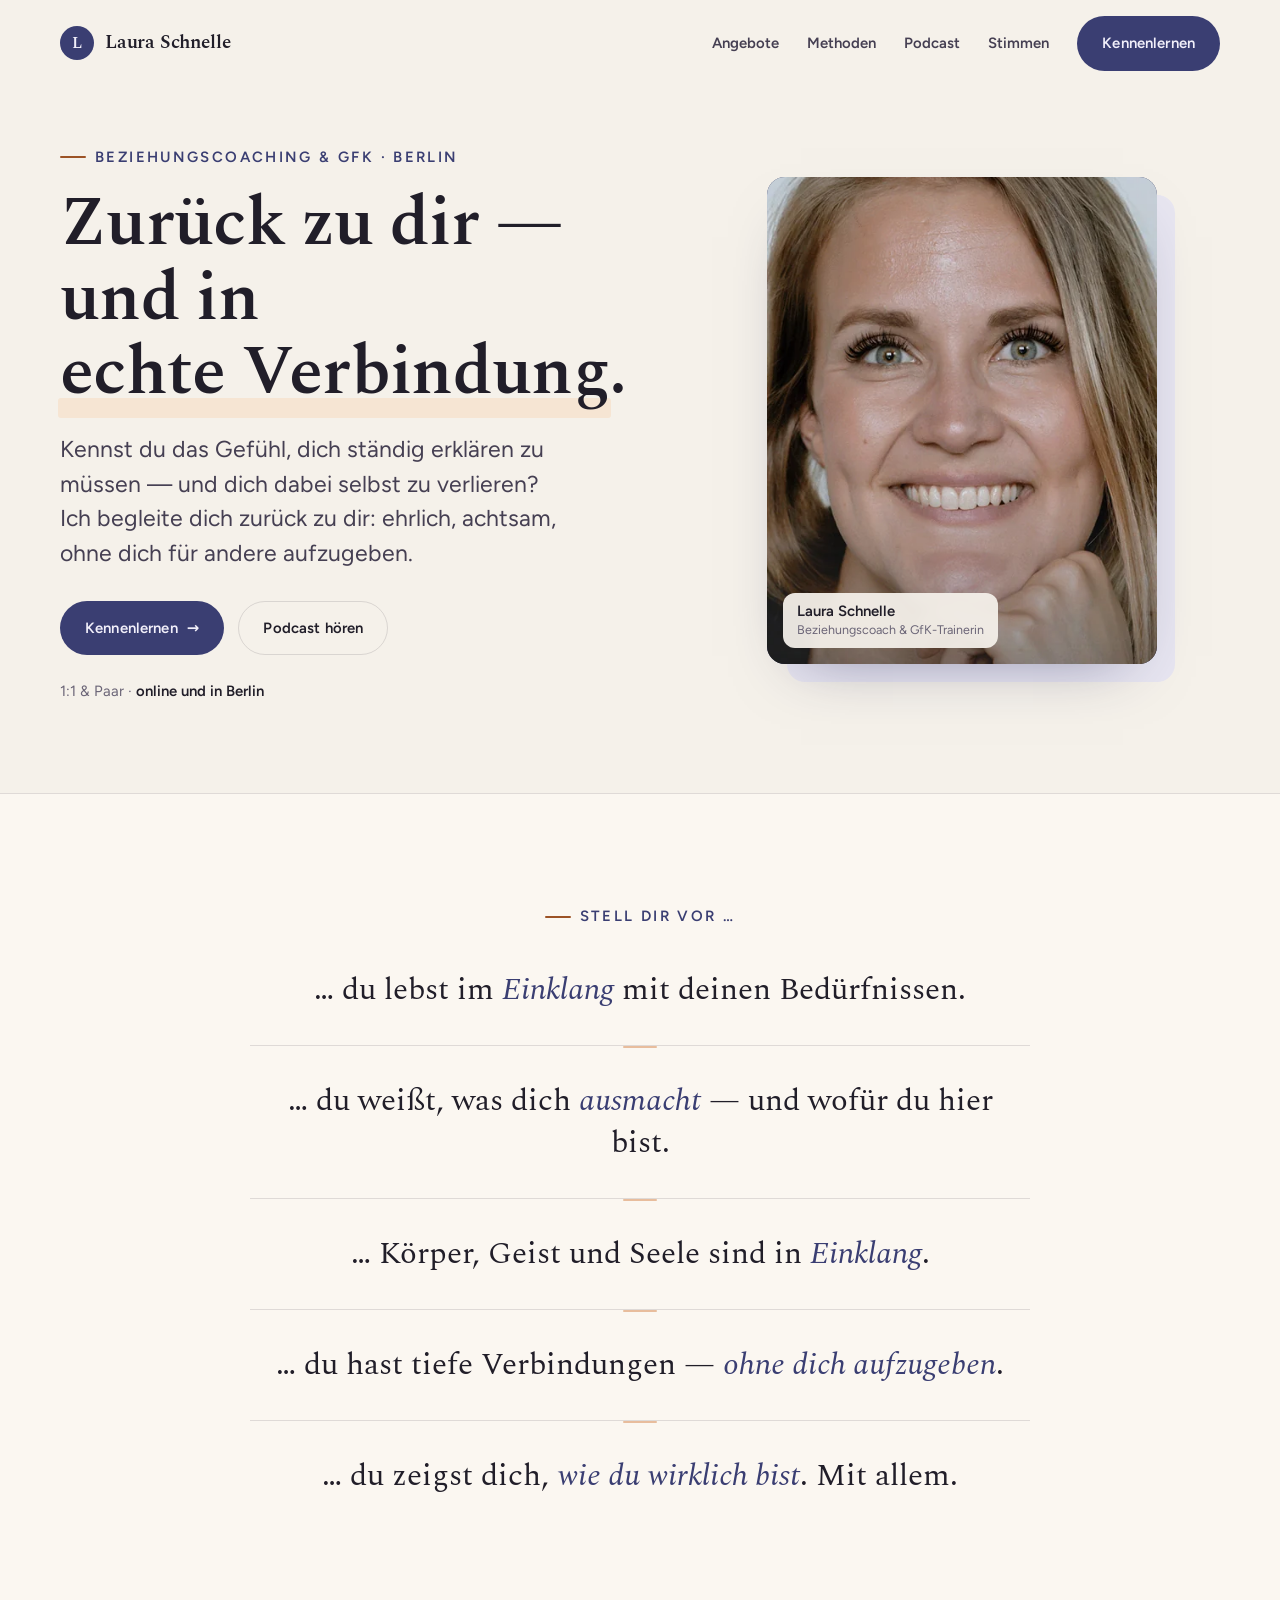
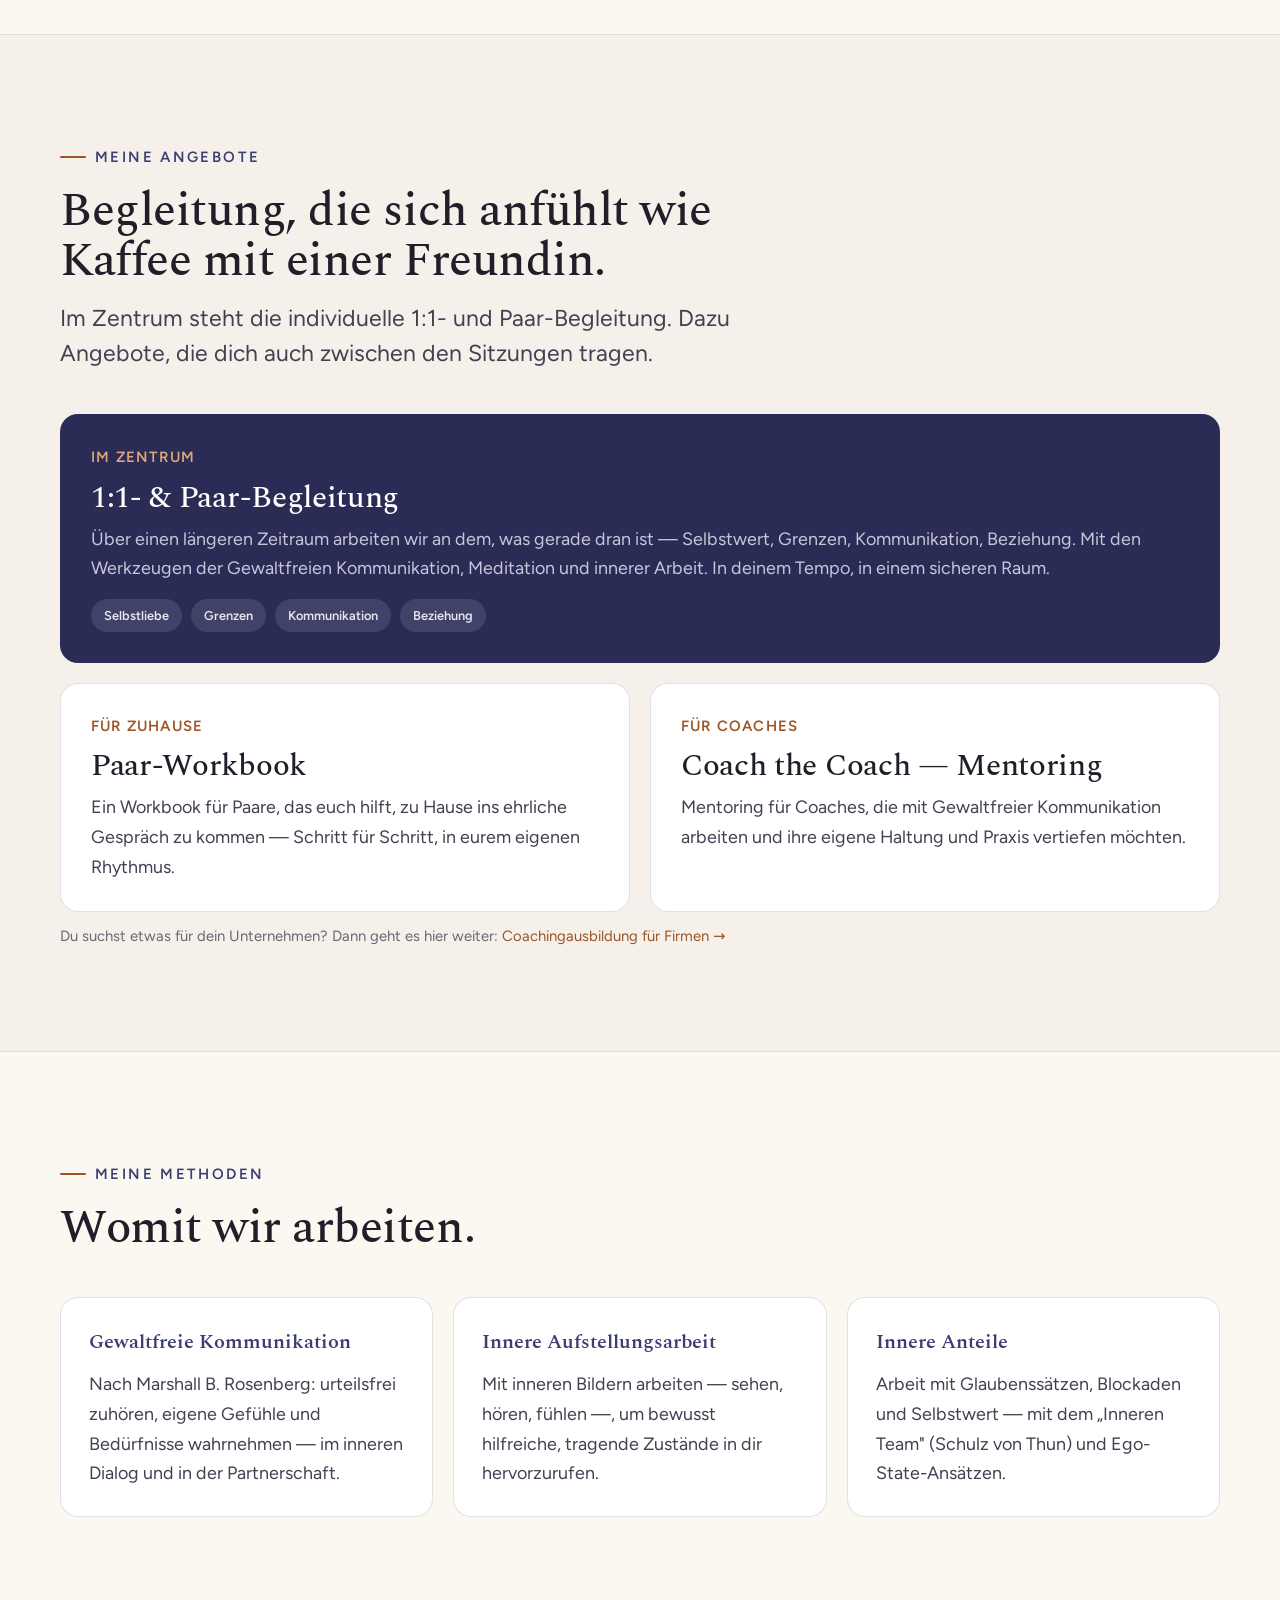
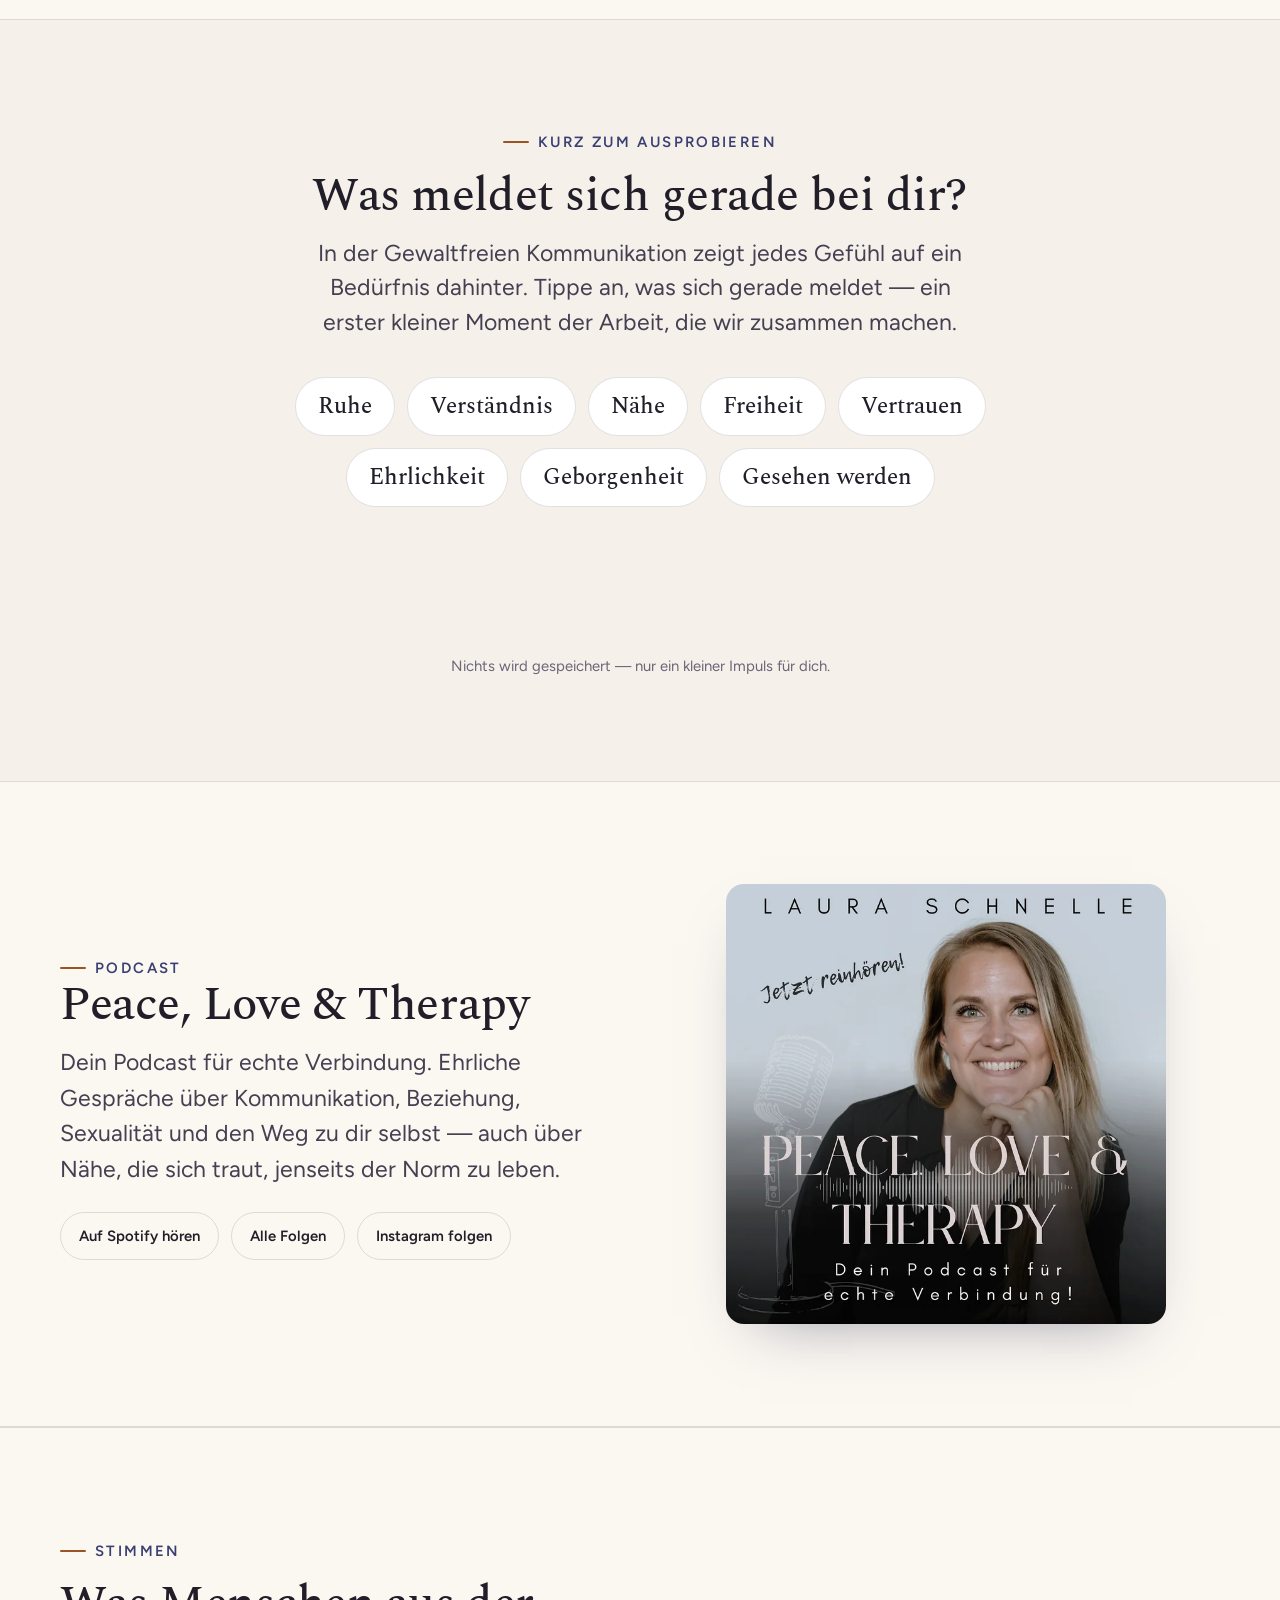
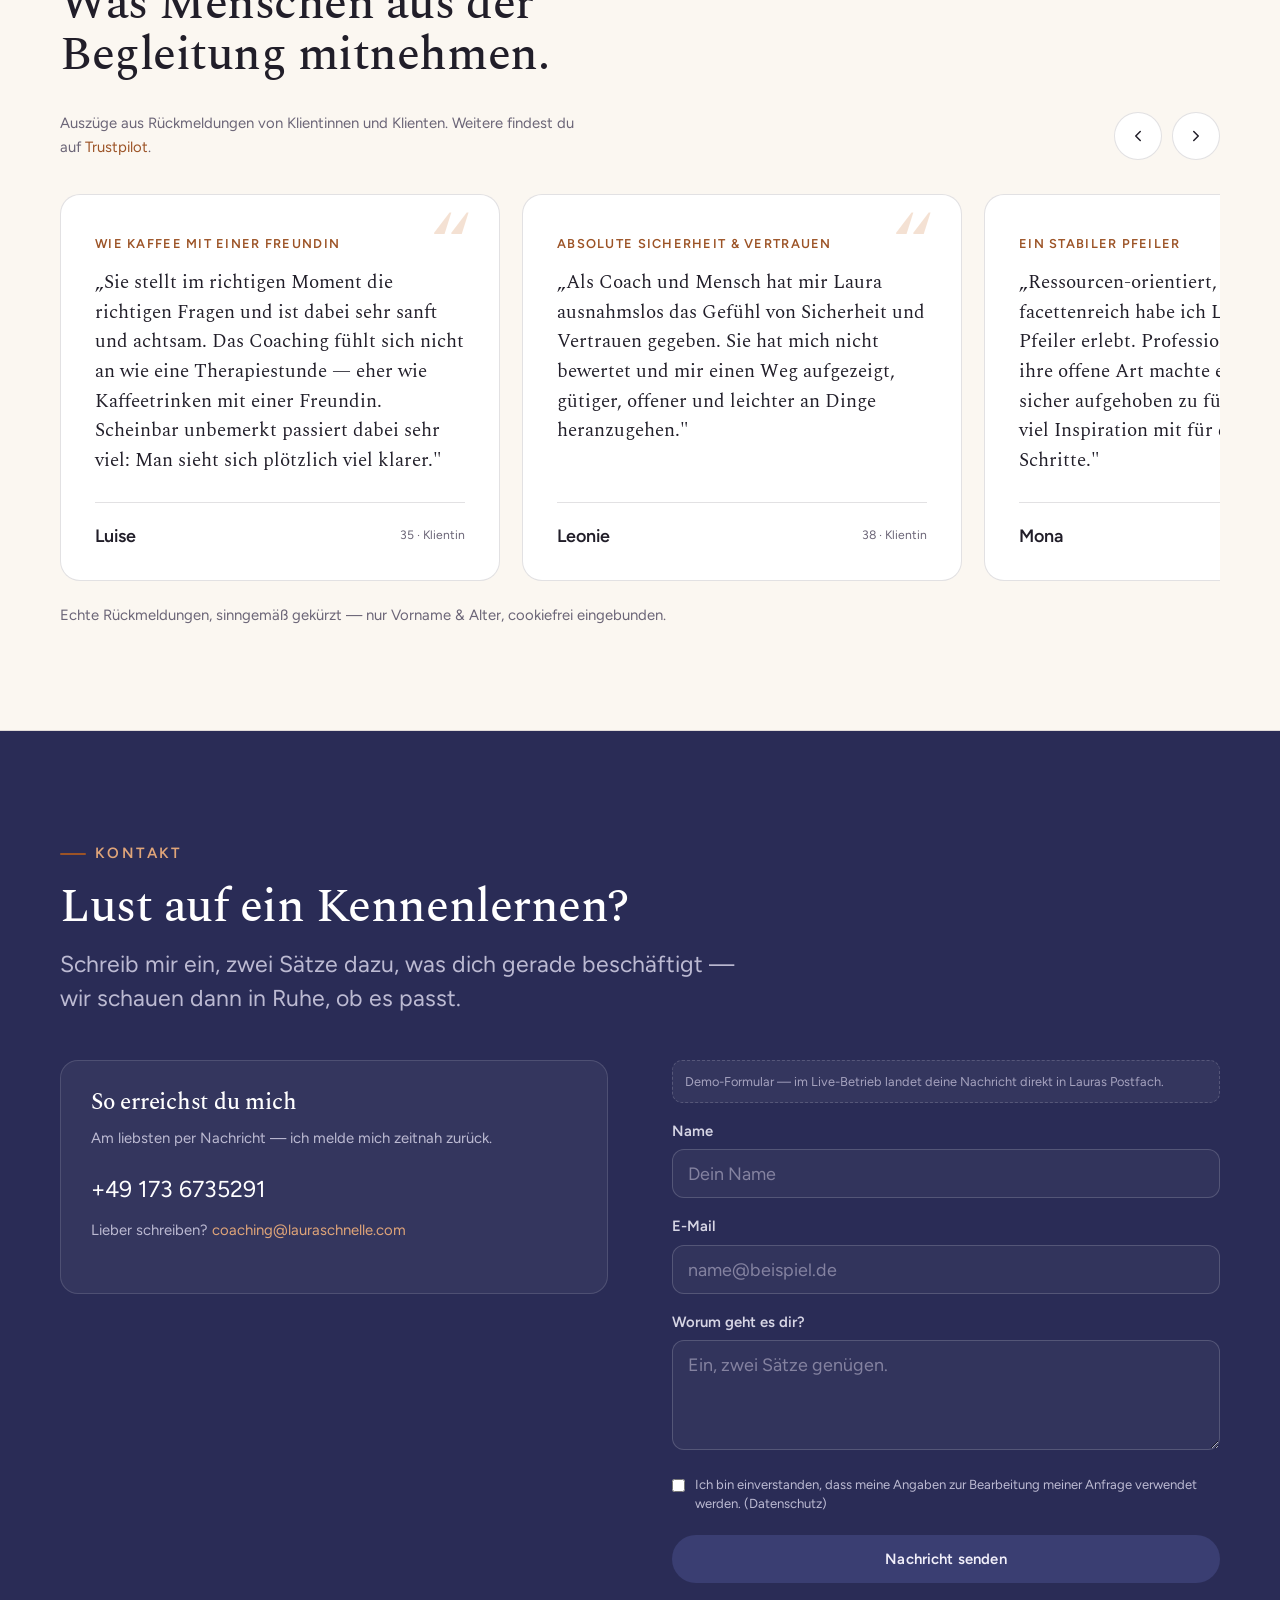
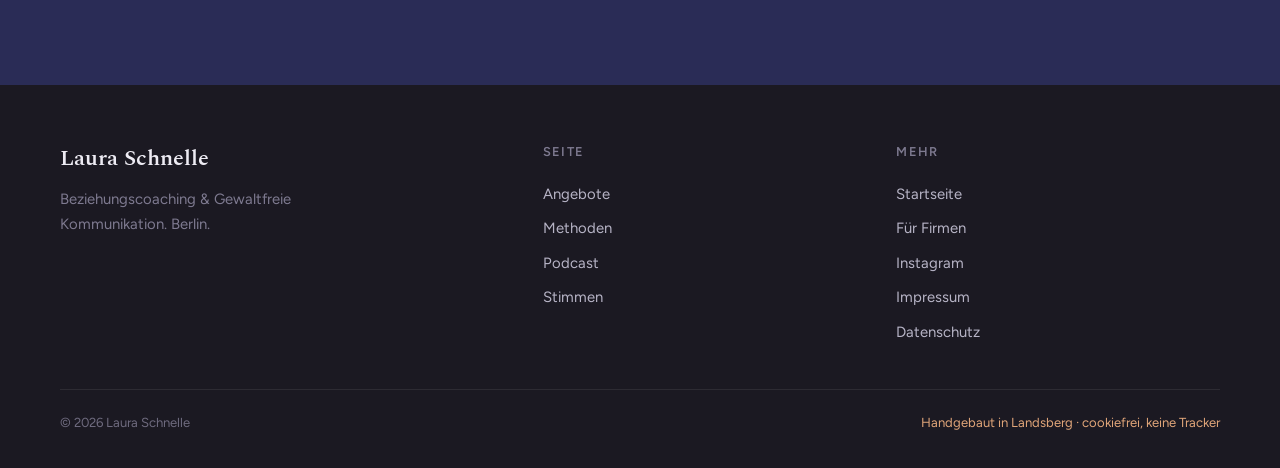
==== beziehung.html @ 1089754e "Premium-Uplift: warmes B2C-Porträt, Feeling-First-Hero, immersives Stell-dir-vor, GfK-Karten-Interak" ====
<!DOCTYPE html>
<html lang="de">
<head>
<meta charset="utf-8">
<meta name="viewport" content="width=device-width, initial-scale=1">
<script>document.documentElement.classList.add('js')</script>
<!-- ENTFERNEN sobald Impressum+Datenschutz live & freigegeben -->
<meta name="robots" content="noindex, nofollow">
<title>Beziehungscoaching & Selbstliebe in Berlin | Laura Schnelle</title>
<meta name="description" content="1:1- und Paar-Begleitung mit Gewaltfreier Kommunikation: zurück zu dir, in echte Verbindung und ehrliche Beziehungen. Plus der Podcast „Peace, Love & Therapy". Laura Schnelle, Berlin.">
<meta property="og:title" content="Zurück zu dir — und in echte Verbindung | Laura Schnelle">
<meta property="og:description" content="Beziehungscoaching & Selbstliebe mit Gewaltfreier Kommunikation. 1:1- und Paar-Begleitung in Berlin. Podcast „Peace, Love & Therapy".">
<meta property="og:type" content="website">
<meta property="og:locale" content="de_DE">
<meta property="og:url" content="https://lechcode.github.io/laura-schnelle-vorschau/beziehung.html">
<meta property="og:image" content="https://lechcode.github.io/laura-schnelle-vorschau/assets/og-beziehung.jpg">
<meta property="og:image:width" content="1200">
<meta property="og:image:height" content="630">
<meta name="theme-color" content="#F5F1EA">
<link rel="icon" href="assets/logo.svg">
<link rel="preload" as="font" type="font/woff2" href="assets/fonts/spectral-600.woff2" crossorigin>
<link rel="preload" as="font" type="font/woff2" href="assets/fonts/figtree-400.woff2" crossorigin>
<link rel="stylesheet" href="assets/fonts.css">
<link rel="stylesheet" href="assets/site.css">
</head>
<body>
<a href="#main" class="skip">Zum Inhalt springen</a>

<nav class="nav" id="nav">
  <div class="wrap nav-in">
    <a href="index.html" class="brand"><span class="dot">L</span> Laura Schnelle</a>
    <div class="nav-links">
      <a href="#angebote">Angebote</a>
      <a href="#methoden">Methoden</a>
      <a href="#podcast">Podcast</a>
      <a href="#stimmen">Stimmen</a>
      <a href="#kontakt" class="btn btn-primary">Kennenlernen</a>
    </div>
    <button class="burger" id="burger" aria-label="Menü öffnen" aria-expanded="false">
      <span></span><span></span><span></span>
    </button>
  </div>
</nav>
<div class="mobile-menu" id="mmenu">
  <a href="#angebote">Angebote</a>
  <a href="#methoden">Methoden</a>
  <a href="#podcast">Podcast</a>
  <a href="#stimmen">Stimmen</a>
  <a href="#kontakt" class="btn btn-primary">Kennenlernen</a>
</div>

<main id="main">
<header class="hero" id="top">
  <div class="wrap hero-grid">
    <div class="hero-copy">
      <span class="eyebrow">Beziehungscoaching &amp; GfK · Berlin</span>
      <h1>Zurück zu dir — und in <span class="mark">echte Verbindung</span>.</h1>
      <p class="hero-lead">Kennst du das Gefühl, dich ständig erklären zu müssen — und dich dabei selbst zu verlieren? Ich begleite dich zurück zu dir: ehrlich, achtsam, ohne dich für andere aufzugeben.</p>
      <div class="hero-cta">
        <a href="#kontakt" class="btn btn-primary">Kennenlernen <span class="ar">→</span></a>
        <a href="#podcast" class="btn btn-ghost">Podcast hören</a>
      </div>
      <div class="hero-meta">
        <span>1:1 &amp; Paar · <b>online und in Berlin</b></span>
      </div>
    </div>
    <div class="portrait">
      <figure>
        <picture>
          <source type="image/webp" srcset="assets/laura-warm2-460.webp 460w, assets/laura-warm2-640.webp 640w" sizes="(max-width:900px) 230px, 390px">
          <img src="assets/laura-warm2-640.jpg" srcset="assets/laura-warm2-460.jpg 460w, assets/laura-warm2-640.jpg 640w" sizes="(max-width:900px) 230px, 390px" width="640" height="800" alt="Laura Schnelle, Beziehungscoach und GfK-Trainerin aus Berlin" fetchpriority="high">
        </picture>
      </figure>
      <div class="tag">Laura Schnelle<span>Beziehungscoach &amp; GfK-Trainerin</span></div>
    </div>
  </div>
</header>

<section id="stellvor" style="background:var(--surface-2);border-block:1px solid var(--line)">
  <div class="wrap">
    <div class="sec-head center reveal">
      <span class="eyebrow" style="justify-content:center">Stell dir vor …</span>
    </div>
    <div class="imagine">
      <p class="reveal">… du lebst im <span class="em">Einklang</span> mit deinen Bedürfnissen.</p>
      <p class="reveal" style="transition-delay:.09s">… du weißt, was dich <span class="em">ausmacht</span> — und wofür du hier bist.</p>
      <p class="reveal" style="transition-delay:.18s">… Körper, Geist und Seele sind in <span class="em">Einklang</span>.</p>
      <p class="reveal" style="transition-delay:.27s">… du hast tiefe Verbindungen — <span class="em">ohne dich aufzugeben</span>.</p>
      <p class="reveal" style="transition-delay:.36s">… du zeigst dich, <span class="em">wie du wirklich bist</span>. Mit allem.</p>
    </div>
  </div>
</section>

<section id="angebote">
  <div class="wrap">
    <div class="sec-head reveal">
      <span class="eyebrow">Meine Angebote</span>
      <h2 style="margin-top:16px">Begleitung, die sich anfühlt wie Kaffee mit einer Freundin.</h2>
      <p>Im Zentrum steht die individuelle 1:1- und Paar-Begleitung. Dazu Angebote, die dich auch zwischen den Sitzungen tragen.</p>
    </div>
    <div class="offer-grid">
      <div class="offer feature reveal">
        <span class="num">IM ZENTRUM</span>
        <h3>1:1- &amp; Paar-Begleitung</h3>
        <p>Über einen längeren Zeitraum arbeiten wir an dem, was gerade dran ist — Selbstwert, Grenzen, Kommunikation, Beziehung. Mit den Werkzeugen der Gewaltfreien Kommunikation, Meditation und innerer Arbeit. In deinem Tempo, in einem sicheren Raum.</p>
        <div class="chips">
          <span class="chip">Selbstliebe</span><span class="chip">Grenzen</span><span class="chip">Kommunikation</span><span class="chip">Beziehung</span>
        </div>
      </div>
      <div class="offer reveal">
        <span class="num">FÜR ZUHAUSE</span>
        <h3>Paar-Workbook</h3>
        <p>Ein Workbook für Paare, das euch hilft, zu Hause ins ehrliche Gespräch zu kommen — Schritt für Schritt, in eurem eigenen Rhythmus.</p>
      </div>
      <div class="offer reveal">
        <span class="num">FÜR COACHES</span>
        <h3>Coach the Coach — Mentoring</h3>
        <p>Mentoring für Coaches, die mit Gewaltfreier Kommunikation arbeiten und ihre eigene Haltung und Praxis vertiefen möchten.</p>
      </div>
    </div>
    <p class="lead-note reveal">Du suchst etwas für dein Unternehmen? Dann geht es hier weiter: <a href="business.html" class="klar">Coachingausbildung für Firmen →</a></p>
  </div>
</section>

<section id="methoden" style="background:var(--surface-2);border-block:1px solid var(--line)">
  <div class="wrap">
    <div class="sec-head reveal">
      <span class="eyebrow">Meine Methoden</span>
      <h2 style="margin-top:16px">Womit wir arbeiten.</h2>
    </div>
    <div class="prob-grid">
      <div class="prob reveal"><div class="k">Gewaltfreie Kommunikation</div><p>Nach Marshall B. Rosenberg: urteilsfrei zuhören, eigene Gefühle und Bedürfnisse wahrnehmen — im inneren Dialog und in der Partnerschaft.</p></div>
      <div class="prob reveal"><div class="k">Innere Aufstellungsarbeit</div><p>Mit inneren Bildern arbeiten — sehen, hören, fühlen —, um bewusst hilfreiche, tragende Zustände in dir hervorzurufen.</p></div>
      <div class="prob reveal"><div class="k">Innere Anteile</div><p>Arbeit mit Glaubenssätzen, Blockaden und Selbstwert — mit dem „Inneren Team" (Schulz von Thun) und Ego-State-Ansätzen.</p></div>
    </div>
  </div>
</section>

<section id="check">
  <div class="wrap">
    <div class="sec-head center reveal">
      <span class="eyebrow" style="justify-content:center">Kurz zum Ausprobieren</span>
      <h2 style="margin-top:16px">Was meldet sich gerade bei dir?</h2>
      <p>In der Gewaltfreien Kommunikation zeigt jedes Gefühl auf ein Bedürfnis dahinter. Tippe an, was sich gerade meldet — ein erster kleiner Moment der Arbeit, die wir zusammen machen.</p>
    </div>
    <div class="needs-lab reveal">
      <div class="needs-chips" id="needChips" role="group" aria-label="Bedürfnisse zum Anklicken">
        <button type="button" class="need-chip" aria-pressed="false" data-echo="Wenn sich Ruhe meldet, ist oft ein Ja zu dir selbst dran.">Ruhe</button>
        <button type="button" class="need-chip" aria-pressed="false" data-echo="Verständnis beginnt oft damit, dich selbst zu verstehen.">Verständnis</button>
        <button type="button" class="need-chip" aria-pressed="false" data-echo="Nähe braucht keinen Beweis — nur deine Erlaubnis.">Nähe</button>
        <button type="button" class="need-chip" aria-pressed="false" data-echo="Freiheit und Verbindung sind kein Widerspruch.">Freiheit</button>
        <button type="button" class="need-chip" aria-pressed="false" data-echo="Vertrauen wächst da, wo du dich zeigen darfst.">Vertrauen</button>
        <button type="button" class="need-chip" aria-pressed="false" data-echo="Der ehrlichste Satz ist oft der zu dir selbst.">Ehrlichkeit</button>
        <button type="button" class="need-chip" aria-pressed="false" data-echo="Du darfst ankommen — auch bei dir.">Geborgenheit</button>
        <button type="button" class="need-chip" aria-pressed="false" data-echo="Gesehen zu werden beginnt damit, dich zu zeigen.">Gesehen werden</button>
      </div>
      <p class="need-echo" id="needEcho" aria-live="polite"></p>
      <p class="need-hint">Nichts wird gespeichert — nur ein kleiner Impuls für dich.</p>
    </div>
  </div>
</section>

<section class="podcast" id="podcast">
  <div class="wrap">
    <div class="reveal">
      <span class="eyebrow">Podcast</span>
      <h2>Peace, Love &amp; Therapy</h2>
      <p>Dein Podcast für echte Verbindung. Ehrliche Gespräche über Kommunikation, Beziehung, Sexualität und den Weg zu dir selbst — auch über Nähe, die sich traut, jenseits der Norm zu leben.</p>
      <div class="pod-links">
        <a href="https://open.spotify.com/show/7Duyl52r22XGDeodkqbAXM" target="_blank" rel="noopener noreferrer">Auf Spotify hören</a>
        <a href="https://peace-love-therapy.podigee.io/" target="_blank" rel="noopener noreferrer">Alle Folgen</a>
        <a href="https://www.instagram.com/laurajschnelle/" target="_blank" rel="noopener noreferrer">Instagram folgen</a>
      </div>
    </div>
    <figure class="reveal">
      <picture>
        <source type="image/webp" srcset="assets/podcast-400.webp 400w, assets/podcast-700.webp 700w" sizes="(max-width:850px) 300px, 440px">
        <img src="assets/podcast-700.jpg" srcset="assets/podcast-400.jpg 400w, assets/podcast-700.jpg 700w" sizes="(max-width:850px) 300px, 440px" width="700" height="700" alt="Cover des Podcasts „Peace, Love & Therapy" von Laura Schnelle" loading="lazy" decoding="async">
      </picture>
    </figure>
  </div>
</section>

<section id="stimmen" class="voices">
  <div class="wrap">
    <div class="sec-head reveal">
      <span class="eyebrow">Stimmen</span>
      <h2 style="margin-top:16px">Was Menschen aus der Begleitung mitnehmen.</h2>
    </div>
    <div class="tp-head reveal">
      <p style="color:var(--muted);font-size:var(--step--1);max-width:52ch">Auszüge aus Rückmeldungen von Klientinnen und Klienten. Weitere findest du auf <a href="https://www.trustpilot.com/review/lauraschnelle.com" target="_blank" rel="noopener noreferrer" class="klar">Trustpilot</a>.</p>
      <div class="tp-nav">
        <button type="button" data-tp="-1" aria-label="Vorherige Stimme"><svg width="18" height="18" viewBox="0 0 24 24" fill="none" stroke="currentColor" stroke-width="2" stroke-linecap="round" stroke-linejoin="round"><path d="M15 6l-6 6 6 6"/></svg></button>
        <button type="button" data-tp="1" aria-label="Nächste Stimme"><svg width="18" height="18" viewBox="0 0 24 24" fill="none" stroke="currentColor" stroke-width="2" stroke-linecap="round" stroke-linejoin="round"><path d="M9 6l6 6-6 6"/></svg></button>
      </div>
    </div>
    <div class="tp-track" id="tpTrack">
      <article class="tcard reveal">
        <div class="tt">Wie Kaffee mit einer Freundin</div>
        <p class="tq">„Sie stellt im richtigen Moment die richtigen Fragen und ist dabei sehr sanft und achtsam. Das Coaching fühlt sich nicht an wie eine Therapiestunde — eher wie Kaffeetrinken mit einer Freundin. Scheinbar unbemerkt passiert dabei sehr viel: Man sieht sich plötzlich viel klarer."</p>
        <div class="ta"><span class="nm">Luise</span><span class="src">35 · Klientin</span></div>
      </article>
      <article class="tcard reveal">
        <div class="tt">Absolute Sicherheit &amp; Vertrauen</div>
        <p class="tq">„Als Coach und Mensch hat mir Laura ausnahmslos das Gefühl von Sicherheit und Vertrauen gegeben. Sie hat mich nicht bewertet und mir einen Weg aufgezeigt, gütiger, offener und leichter an Dinge heranzugehen."</p>
        <div class="ta"><span class="nm">Leonie</span><span class="src">38 · Klientin</span></div>
      </article>
      <article class="tcard reveal">
        <div class="tt">Ein stabiler Pfeiler</div>
        <p class="tq">„Ressourcen-orientiert, empathisch und facettenreich habe ich Laura als stabilen Pfeiler erlebt. Professionell und herzlich — ihre offene Art machte es mir leicht, mich sicher aufgehoben zu fühlen. Ich nehme viel Inspiration mit für die nächsten Schritte."</p>
        <div class="ta"><span class="nm">Mona</span><span class="src">29 · Klientin</span></div>
      </article>
      <article class="tcard reveal">
        <div class="tt">Klarheit nach jeder Session</div>
        <p class="tq">„Nach jeder Session hatte ich absolute Klarheit darüber, wie ich mich fühle und was ich tun will. Diese Klarheit über mich selbst hätte ich in Jahren nicht allein erreicht — ich lebe seither mit mehr Leichtigkeit im Alltag."</p>
        <div class="ta"><span class="nm">Michelle</span><span class="src">29 · Klientin</span></div>
      </article>
      <article class="tcard reveal">
        <div class="tt">Der vertrauensvolle Raum</div>
        <p class="tq">„Laura hat mir geholfen, wieder mehr zu mir selbst zu finden und Klarheit über meine persönlichen und beruflichen Ziele zu erlangen. Durch sie habe ich den vertrauensvollen Raum bekommen, den ich für meinen Entwicklungsprozess so gebraucht habe."</p>
        <div class="ta"><span class="nm">Carina</span><span class="src">30 · Klientin</span></div>
      </article>
      <article class="tcard reveal">
        <div class="tt">Eine wunderbare Zuhörerin</div>
        <p class="tq">„Laura nimmt jede Sorge ernst und bringt einen durch Nachfragen zur eigenen Reflexion. Mit viel Empathie und einem offenen Ohr hat sie mir geholfen, mein Chaos zu ordnen, Hürden zu überwinden und selbst in Problemen das Positive zu sehen."</p>
        <div class="ta"><span class="nm">Jan</span><span class="src">42 · Klient</span></div>
      </article>
    </div>
    <p class="lead-note reveal">Echte Rückmeldungen, sinngemäß gekürzt — nur Vorname &amp; Alter, cookiefrei eingebunden.</p>
  </div>
</section>

<section id="kontakt" class="contact">
  <div class="wrap">
    <div class="sec-head reveal">
      <span class="eyebrow" style="color:var(--apricot)">Kontakt</span>
      <h2 style="margin-top:16px">Lust auf ein Kennenlernen?</h2>
      <p class="sub">Schreib mir ein, zwei Sätze dazu, was dich gerade beschäftigt — wir schauen dann in Ruhe, ob es passt.</p>
    </div>
    <div class="contact-grid">
      <div class="book reveal">
        <h3>So erreichst du mich</h3>
        <p>Am liebsten per Nachricht — ich melde mich zeitnah zurück.</p>
        <p style="color:#fff;font-size:var(--step-1);margin:0 0 6px"><a href="tel:+491736735291">+49&nbsp;173&nbsp;6735291</a></p>
        <p class="altc">Lieber schreiben? <a href="mailto:coaching@lauraschnelle.com">coaching@lauraschnelle.com</a></p>
      </div>
      <form class="reveal" onsubmit="event.preventDefault();this.querySelector('.demo-ok').style.display='block';">
        <div class="demo-note">Demo-Formular — im Live-Betrieb landet deine Nachricht direkt in Lauras Postfach.</div>
        <label for="name">Name</label>
        <input id="name" name="name" placeholder="Dein Name" required>
        <label for="mail">E-Mail</label>
        <input id="mail" name="mail" type="email" placeholder="name@beispiel.de" required>
        <label for="msg">Worum geht es dir?</label>
        <textarea id="msg" name="msg" placeholder="Ein, zwei Sätze genügen."></textarea>
        <div class="consent">
          <input id="ok" type="checkbox" required>
          <label for="ok">Ich bin einverstanden, dass meine Angaben zur Bearbeitung meiner Anfrage verwendet werden. (Datenschutz)</label>
        </div>
        <button type="submit" class="btn btn-primary" style="width:100%;justify-content:center">Nachricht senden</button>
        <p class="demo-ok" style="display:none;color:var(--apricot);margin-top:14px;font-size:var(--step--1)">Danke — im Live-Betrieb wäre deine Nachricht jetzt unterwegs. Bis wir sprechen: einmal tief durchatmen.</p>
      </form>
    </div>
  </div>
</section>
</main>

<footer class="site-footer">
  <div class="wrap">
    <div class="foot-top">
      <div class="foot-brand">Laura Schnelle
        <p>Beziehungscoaching &amp; Gewaltfreie Kommunikation. Berlin.</p>
      </div>
      <div class="foot-col">
        <h4>Seite</h4>
        <a href="#angebote">Angebote</a>
        <a href="#methoden">Methoden</a>
        <a href="#podcast">Podcast</a>
        <a href="#stimmen">Stimmen</a>
      </div>
      <div class="foot-col">
        <h4>Mehr</h4>
        <a href="index.html">Startseite</a>
        <a href="business.html">Für Firmen</a>
        <a href="https://www.instagram.com/laurajschnelle/" target="_blank" rel="noopener noreferrer">Instagram</a>
        <a href="impressum.html">Impressum</a>
        <a href="datenschutz.html">Datenschutz</a>
      </div>
    </div>
    <div class="foot-bot">
      <span>© 2026 Laura Schnelle</span>
      <span class="made">Handgebaut in Landsberg · cookiefrei, keine Tracker</span>
    </div>
  </div>
</footer>

<script src="assets/site.js" defer></script>
</body>
</html>
---- assets/fonts.css ----
/* Laura Schnelle — Richtung „Klartext & Nähe" · Fonts lokal, 0 externe Requests
   Spectral (warme, literarische Serife, Headlines/Zitate) + Figtree (freundliche Sans, Body/UI).
   Bewusst NICHT Fraunces/Newsreader/Space Grotesk — hebt sich vom DESIGN-LOG ab. SIL OFL. */
@font-face{font-family:"Spectral";src:url("fonts/spectral-400.woff2") format("woff2");font-weight:400;font-style:normal;font-display:swap;}
@font-face{font-family:"Spectral";src:url("fonts/spectral-500.woff2") format("woff2");font-weight:500;font-style:normal;font-display:swap;}
@font-face{font-family:"Spectral";src:url("fonts/spectral-600.woff2") format("woff2");font-weight:600;font-style:normal;font-display:swap;}
@font-face{font-family:"Spectral";src:url("fonts/spectral-400i.woff2") format("woff2");font-weight:400;font-style:italic;font-display:swap;}
@font-face{font-family:"Figtree";src:url("fonts/figtree-400.woff2") format("woff2");font-weight:400;font-style:normal;font-display:swap;}
@font-face{font-family:"Figtree";src:url("fonts/figtree-600.woff2") format("woff2");font-weight:600;font-style:normal;font-display:swap;}
---- assets/site.css ----
/* Laura Schnelle — „Klartext & Nähe" · gemeinsame Basis (lokal, 0 externe Requests)
   Palette: Tinten-Indigo + warmes Apricot auf Porzellan. Spectral (Serife) + Figtree (Sans).
   Ein Stylesheet für Hub + Business (B2B) + Beziehung (B2C) — Welten via Section-Ton, nicht via Fork. */
:root{
  --bg:#F5F1EA; --surface:#FFFFFF; --surface-2:#FBF7F1; --sand:#EFE9DF;
  --ink:#211E29; --ink-soft:#453F52; --muted:#6B6577; --line:rgba(33,30,41,.13);
  --indigo:#3A3E72; --indigo-deep:#2A2C56; --indigo-soft:#E8E6F1;
  --apricot:#E0A579; --apricot-deep:#9C5326; --apricot-soft:#F6E5D3;
  --rose:#C0607E; --rose-soft:#F1DDE4;
  --display:"Spectral", Georgia, "Times New Roman", serif;
  --sans:"Figtree", "Segoe UI", system-ui, sans-serif;
  --step--1:clamp(.85rem, .82rem + .15vw, .93rem);
  --step-0:clamp(1rem, .96rem + .2vw, 1.12rem);
  --step-1:clamp(1.2rem, 1.12rem + .4vw, 1.45rem);
  --step-2:clamp(1.5rem, 1.34rem + .78vw, 2.05rem);
  --step-3:clamp(2rem, 1.66rem + 1.6vw, 3.1rem);
  --step-4:clamp(2.5rem, 1.9rem + 3vw, 4.6rem);
  --radius:18px; --radius-s:12px;
  --ease:cubic-bezier(.22,.61,.36,1);
  --wrap:1160px;
  --shadow:0 26px 60px -34px rgba(42,44,86,.5);
}
*{box-sizing:border-box;margin:0;padding:0}
html{scroll-behavior:smooth}
@media (prefers-reduced-motion:reduce){html{scroll-behavior:auto}}
body{background:var(--bg);color:var(--ink);font-family:var(--sans);font-size:var(--step-0);line-height:1.65;-webkit-font-smoothing:antialiased;overflow-x:clip}
h1,h2,h3{font-family:var(--display);font-weight:500;line-height:1.08;letter-spacing:-.01em;color:var(--ink)}
h1{font-weight:600}
a{color:inherit;text-decoration:none}
img{display:block;max-width:100%}
strong,b{font-weight:600}
.wrap{width:min(var(--wrap), 92vw);margin-inline:auto}
.eyebrow{font-family:var(--sans);font-weight:600;font-size:var(--step--1);letter-spacing:.16em;text-transform:uppercase;color:var(--indigo);display:inline-flex;align-items:center;gap:9px}
.eyebrow::before{content:"";width:26px;height:2px;background:var(--apricot-deep);border-radius:2px}
.skip{position:absolute;left:-999px;top:0;background:var(--ink);color:#fff;padding:10px 16px;border-radius:0 0 8px 0;z-index:200}
.skip:focus{left:0}

/* Highlighter-Markierung für Schlüsselwörter (statt Farbwechsel) */
.mark{position:relative;white-space:nowrap}
.mark::after{content:"";position:absolute;left:-2px;right:-2px;bottom:.1em;height:.3em;background:var(--apricot-soft);border-radius:3px;z-index:-1}
.ink-band .mark::after{background:rgba(224,165,121,.28)}

.btn{display:inline-flex;align-items:center;gap:9px;font-family:var(--sans);font-weight:600;font-size:var(--step--1);letter-spacing:.01em;padding:14px 24px;border-radius:100px;border:1.5px solid transparent;cursor:pointer;transition:transform .2s var(--ease), background .2s var(--ease), color .2s var(--ease), border-color .2s var(--ease)}
.btn-primary{background:var(--indigo);color:#F1EFFA}
.btn-primary:hover{background:var(--indigo-deep);transform:translateY(-2px)}
.btn-ghost{border-color:var(--line);color:var(--ink)}
.btn-ghost:hover{border-color:var(--ink);transform:translateY(-2px)}
.btn-warm{background:var(--apricot-deep);color:#fff}
.btn-warm:hover{background:#82441C;transform:translateY(-2px)}
.btn .ar{transition:transform .2s var(--ease)}
.btn:hover .ar{transform:translateX(3px)}

.nav{position:fixed;inset:0 0 auto 0;z-index:100;transition:background .3s var(--ease), box-shadow .3s var(--ease)}
.nav.scrolled{background:rgba(245,241,234,.82);backdrop-filter:blur(12px);box-shadow:0 1px 0 var(--line)}
.nav-in{display:flex;align-items:center;justify-content:space-between;padding:16px 0}
.brand{font-family:var(--display);font-weight:600;font-size:1.2rem;letter-spacing:-.01em;display:flex;align-items:center;gap:11px}
.brand .dot{width:34px;height:34px;flex:none;background:var(--indigo);color:#F1EFFA;border-radius:50%;display:grid;place-items:center;font-family:var(--display);font-weight:600;font-size:1rem}
.nav-links{display:flex;align-items:center;gap:28px}
.nav-links a:not(.btn){font-size:var(--step--1);font-weight:600;color:var(--ink-soft);position:relative;padding:4px 0}
.nav-links a:not(.btn)::after{content:"";position:absolute;left:0;bottom:-2px;width:0;height:2px;background:var(--apricot-deep);transition:width .25s var(--ease)}
.nav-links a:not(.btn):hover{color:var(--ink)}
.nav-links a:not(.btn):hover::after{width:100%}
.burger{display:none;flex-direction:column;gap:5px;background:none;border:0;cursor:pointer;padding:9px}
.burger span{width:25px;height:2px;background:var(--ink);border-radius:2px;transition:.3s var(--ease)}
.mobile-menu{position:fixed;inset:0;background:var(--bg);z-index:99;display:flex;flex-direction:column;align-items:center;justify-content:center;gap:24px;transform:translateY(-100%);transition:transform .4s var(--ease)}
.mobile-menu.open{transform:translateY(0)}
.mobile-menu a{font-family:var(--display);font-size:1.6rem;font-weight:500}

/* HERO — Split, Text neben gerahmtem Porträt (nie Text über Gesicht) */
.hero{padding:calc(86px + 4vw) 0 clamp(48px, 7vw, 92px)}
.hero-grid{display:grid;grid-template-columns:1.06fr .94fr;gap:clamp(34px, 5vw, 74px);align-items:center}
.hero h1{font-size:var(--step-4);margin:18px 0 0}
.hero-lead{font-size:var(--step-1);color:var(--ink-soft);max-width:34ch;margin-top:22px;line-height:1.5}
.hero-cta{display:flex;flex-wrap:wrap;gap:14px;margin-top:30px}
.hero-meta{margin-top:24px;display:flex;align-items:center;gap:10px;font-size:var(--step--1);color:var(--muted)}
.hero-meta b{color:var(--ink);font-weight:600}
.portrait{position:relative;justify-self:center;width:100%;max-width:390px}
.portrait::before{content:"";position:absolute;inset:18px -18px -18px 20px;background:var(--indigo-soft);border-radius:var(--radius);z-index:0}
.portrait figure{position:relative;z-index:1;border-radius:var(--radius);overflow:hidden;aspect-ratio:4/5;background:var(--indigo-deep);box-shadow:var(--shadow)}
.portrait img{width:100%;height:100%;object-fit:cover;object-position:50% 24%}
.portrait .tag{position:absolute;z-index:2;left:16px;bottom:16px;background:rgba(245,241,234,.94);backdrop-filter:blur(4px);border-radius:12px;padding:10px 14px;font-family:var(--sans);font-weight:600;font-size:var(--step--1);line-height:1.2}
.portrait .tag span{display:block;color:var(--muted);font-weight:400;font-size:.78rem;margin-top:2px}

/* Vertrauensleiste */
.trust{border-block:1px solid var(--line);background:var(--surface-2)}
.trust-grid{display:grid;grid-template-columns:repeat(4,1fr);gap:22px;padding:26px 0}
.trust-item{display:flex;gap:12px;align-items:flex-start;font-size:var(--step--1);color:var(--muted);line-height:1.4}
.trust-item svg{flex:none;color:var(--apricot-deep);margin-top:1px}
.trust-item b{display:block;color:var(--ink);font-weight:600;font-size:.98rem;margin-bottom:1px}

section{padding:clamp(56px, 8vw, 106px) 0}
.sec-head{max-width:62ch}
.sec-head.center{margin-inline:auto;text-align:center}
.sec-head h2{font-size:var(--step-3)}
.sec-head p{color:var(--ink-soft);font-size:var(--step-1);margin-top:14px;line-height:1.5}
.lead-note{margin-top:12px;color:var(--muted);font-size:var(--step--1)}
.klar{color:var(--apricot-deep)}

/* Karten-Grids (Probleme / Module) */
.prob-grid{display:grid;grid-template-columns:repeat(3,1fr);gap:20px;margin-top:44px}
.prob{background:var(--surface);border:1px solid var(--line);border-radius:var(--radius);padding:28px}
.prob .k{font-family:var(--display);font-weight:600;font-size:1.25rem;color:var(--indigo)}
.prob p{margin-top:10px;color:var(--ink-soft);font-size:var(--step-0)}

/* Angebote / Module */
.offer-grid{display:grid;grid-template-columns:repeat(2,1fr);gap:20px;margin-top:44px}
.offer{background:var(--surface);border:1px solid var(--line);border-radius:var(--radius);padding:30px;display:flex;flex-direction:column;transition:transform .25s var(--ease), box-shadow .25s var(--ease), border-color .25s}
.offer:hover{transform:translateY(-4px);box-shadow:var(--shadow);border-color:transparent}
.offer.feature{grid-column:1/-1;background:var(--indigo-deep);color:#EDEBF5;border-color:transparent}
.offer.feature h3,.offer.feature .num{color:#fff}
.offer.feature p{color:#C7C6DA}
.offer .num{font-family:var(--sans);font-weight:600;font-size:var(--step--1);color:var(--apricot-deep);letter-spacing:.08em}
.offer.feature .num{color:var(--apricot)}
.offer h3{font-size:var(--step-2);margin:12px 0 8px}
.offer p{color:var(--ink-soft);flex:1}
.offer .go{margin-top:18px;font-family:var(--sans);font-weight:600;font-size:var(--step--1);color:var(--indigo);display:inline-flex;align-items:center;gap:8px}
.offer.feature .go{color:var(--apricot)}
.chips{display:flex;flex-wrap:wrap;gap:9px;margin-top:16px}
.chip{font-size:.8rem;padding:6px 13px;border-radius:100px;background:var(--indigo-soft);color:var(--indigo-deep);font-family:var(--sans);font-weight:600}
.offer.feature .chip{background:rgba(255,255,255,.1);color:#E7E6F1}

/* Modul-Liste (nummeriert, für Business) */
.mods{display:grid;grid-template-columns:repeat(2,1fr);gap:18px;margin-top:44px;counter-reset:m}
.mod{background:var(--surface);border:1px solid var(--line);border-radius:var(--radius);padding:26px 28px;position:relative}
.mod::before{counter-increment:m;content:counter(m,decimal-leading-zero);font-family:var(--display);font-weight:600;font-size:1.4rem;color:var(--apricot-deep)}
.mod h3{font-size:var(--step-1);margin:6px 0 8px}
.mod p{color:var(--ink-soft);font-size:var(--step-0)}

/* Schritte */
.steps{display:grid;grid-template-columns:repeat(3,1fr);gap:26px;margin-top:44px;counter-reset:s}
.step{position:relative;padding-top:22px;border-top:2px solid var(--line)}
.step::before{counter-increment:s;content:"0" counter(s);font-family:var(--display);font-weight:600;font-size:1.5rem;color:var(--indigo)}
.step h3{font-size:var(--step-1);margin:8px 0 8px}
.step p{color:var(--ink-soft);font-size:var(--step-0)}
.step .dur{font-size:.82rem;color:var(--muted);margin-top:8px;font-family:var(--sans);font-weight:600}

/* Über */
.about{display:grid;grid-template-columns:.85fr 1.15fr;gap:clamp(34px, 5vw, 66px);align-items:center}
.about-figure{position:relative;border-radius:var(--radius);overflow:hidden;aspect-ratio:4/5;max-width:360px;background:var(--indigo-deep);box-shadow:var(--shadow)}
.about-figure img{width:100%;height:100%;object-fit:cover;object-position:50% 22%}
.about h2{font-size:var(--step-3)}
.about .quote{font-family:var(--display);font-style:italic;font-weight:400;font-size:var(--step-2);line-height:1.3;margin:0 0 22px;color:var(--ink)}
.about p{color:var(--ink-soft);margin-bottom:14px}
.quals{display:flex;flex-wrap:wrap;gap:10px;margin-top:22px}
.qual{font-size:.83rem;padding:8px 14px;border-radius:100px;border:1px solid var(--line);color:var(--ink-soft);font-family:var(--sans);font-weight:600}

/* Podcast */
.podcast{background:var(--surface-2);border-block:1px solid var(--line)}
.podcast .wrap{display:grid;grid-template-columns:1fr 1fr;gap:clamp(28px, 5vw, 64px);align-items:center}
.podcast h2{font-size:var(--step-3)}
.podcast p{color:var(--ink-soft);font-size:var(--step-1);line-height:1.55;margin-top:14px}
.pod-links{display:flex;flex-wrap:wrap;gap:12px;margin-top:24px}
.pod-links a{display:inline-flex;align-items:center;gap:8px;font-family:var(--sans);font-weight:600;font-size:var(--step--1);padding:11px 18px;border-radius:100px;border:1.5px solid var(--line);color:var(--ink);transition:.2s var(--ease)}
.pod-links a:hover{border-color:var(--indigo);color:var(--indigo);transform:translateY(-2px)}
.podcast figure{aspect-ratio:1/1;border-radius:var(--radius);overflow:hidden;box-shadow:var(--shadow);max-width:440px;justify-self:center;width:100%}
.podcast figure img{width:100%;height:100%;object-fit:cover}
@media (max-width:850px){.podcast .wrap{grid-template-columns:1fr}.podcast figure{order:-1;max-width:300px}}

/* Stimmen */
.voices{background:var(--surface-2);border-block:1px solid var(--line)}
.voices-empty{margin-top:32px;border:1.5px dashed var(--line);border-radius:var(--radius);padding:40px;text-align:center;background:var(--surface)}
.voices-empty .k{font-family:var(--display);font-weight:600;font-size:var(--step-1);color:var(--ink)}
.voices-empty p{color:var(--muted);margin-top:8px;max-width:52ch;margin-inline:auto}
.tp-head{display:flex;align-items:flex-end;justify-content:space-between;gap:20px;flex-wrap:wrap;margin-top:30px}
.tp-nav{display:flex;gap:10px}
.tp-nav button{width:48px;height:48px;border-radius:50%;border:1px solid var(--line);background:var(--surface);color:var(--ink);display:grid;place-items:center;cursor:pointer;transition:.2s var(--ease)}
.tp-nav button:hover{border-color:var(--indigo);color:var(--indigo);transform:translateY(-2px)}
.tp-track{display:flex;gap:22px;overflow-x:auto;scroll-snap-type:x mandatory;scroll-behavior:smooth;margin-top:30px;padding:4px 2px 10px;scrollbar-width:none;-webkit-overflow-scrolling:touch}
.tp-track::-webkit-scrollbar{display:none}
.tcard{flex:0 0 min(440px, 82%);scroll-snap-align:start;background:var(--surface);border:1px solid var(--line);border-radius:20px;padding:38px 34px 30px;display:flex;flex-direction:column;position:relative}
.tcard::before{content:"\201C";position:absolute;top:14px;right:28px;font-family:var(--display);font-size:5.4rem;line-height:1;color:var(--apricot);opacity:.32;pointer-events:none}
.tcard .tt{font-family:var(--sans);font-weight:600;font-size:.8rem;letter-spacing:.1em;text-transform:uppercase;color:var(--apricot-deep);margin-bottom:14px}
.tcard .tq{color:var(--ink);font-family:var(--display);font-size:1.16rem;line-height:1.6;flex:1;font-weight:400}
.tcard .ta{margin-top:26px;padding-top:18px;border-top:1px solid var(--line);display:flex;align-items:center;justify-content:space-between;gap:12px}
.tcard .ta .nm{font-family:var(--sans);font-weight:600;font-size:var(--step-0);color:var(--ink)}
.tcard .ta .src{font-size:.76rem;color:var(--muted)}
@media(max-width:600px){.tcard{flex-basis:86%;padding:32px 26px 26px}.tp-head{align-items:flex-start}}

/* FAQ */
.faq{max-width:820px;margin-top:40px}
.faq details{border-bottom:1px solid var(--line);padding:6px 0}
.faq summary{list-style:none;cursor:pointer;padding:18px 0;font-family:var(--display);font-weight:500;font-size:var(--step-1);display:flex;justify-content:space-between;gap:20px;align-items:center}
.faq summary::-webkit-details-marker{display:none}
.faq summary .ic{flex:none;width:24px;height:24px;border-radius:50%;border:1.5px solid var(--line);display:grid;place-items:center;transition:.25s var(--ease);font-family:var(--sans)}
.faq details[open] summary .ic{background:var(--indigo);border-color:var(--indigo);color:#fff;transform:rotate(45deg)}
.faq p{color:var(--ink-soft);padding:0 0 20px;max-width:66ch}

/* Kontakt (dunkles Indigo-Band) */
.contact{background:var(--indigo-deep);color:#EDEBF5}
.contact h2{color:#fff;font-size:var(--step-3)}
.contact .sub{color:#BCBAD2;font-size:var(--step-1);margin-top:14px;max-width:46ch}
.contact-grid{display:grid;grid-template-columns:1fr 1fr;gap:clamp(30px, 5vw, 64px);margin-top:44px;align-items:start}
.book{background:rgba(255,255,255,.05);border:1px solid rgba(255,255,255,.13);border-radius:var(--radius);padding:30px}
.book h3{color:#fff;font-size:var(--step-1)}
.book p{color:#BCBAD2;font-size:var(--step--1);margin:10px 0 20px}
.altc{margin-top:18px;font-size:var(--step--1);color:#A5A2BE}
.altc a{color:var(--apricot)}
form label{display:block;font-size:var(--step--1);font-family:var(--sans);font-weight:600;margin:0 0 6px;color:#D6D5E4}
form input,form textarea,form select{width:100%;padding:13px 15px;border-radius:var(--radius-s);border:1px solid rgba(255,255,255,.17);background:rgba(255,255,255,.04);color:#fff;font-family:var(--sans);font-size:var(--step-0);margin-bottom:16px}
form textarea{min-height:110px;resize:vertical}
form input::placeholder,form textarea::placeholder{color:#8482A0}
.demo-note{font-size:.8rem;color:#A5A2BE;background:rgba(255,255,255,.05);border:1px dashed rgba(255,255,255,.17);border-radius:10px;padding:10px 12px;margin-bottom:16px}
.consent{display:flex;gap:10px;align-items:flex-start;margin-bottom:16px}
.consent input{width:auto;margin:4px 0 0}
.consent label{font-weight:400;color:#BCBAD2;font-size:.82rem;line-height:1.45}

/* Hub-Türen (Gateway) */
.gate-grid{display:grid;grid-template-columns:1fr 1fr;gap:22px;margin-top:46px}
.gate{position:relative;overflow:hidden;border-radius:var(--radius);padding:clamp(30px, 4vw, 46px);display:flex;flex-direction:column;min-height:300px;border:1px solid var(--line);transition:transform .28s var(--ease), box-shadow .28s var(--ease)}
.gate:hover{transform:translateY(-5px);box-shadow:var(--shadow)}
.gate .lab{font-family:var(--sans);font-weight:600;font-size:var(--step--1);letter-spacing:.12em;text-transform:uppercase}
.gate h2{font-size:var(--step-2);margin:12px 0 12px}
.gate p{flex:1;font-size:var(--step-0);line-height:1.55}
.gate .go{margin-top:22px;font-family:var(--sans);font-weight:600;display:inline-flex;align-items:center;gap:9px}
.gate.b2b{background:var(--indigo-deep);color:#EDEBF5}
.gate.b2b h2{color:#fff}.gate.b2b .lab{color:var(--apricot)}.gate.b2b p{color:#C7C6DA}.gate.b2b .go{color:var(--apricot)}
.gate.b2c{background:var(--surface);color:var(--ink)}
.gate.b2c .lab{color:var(--apricot-deep)}.gate.b2c p{color:var(--ink-soft)}.gate.b2c .go{color:var(--indigo)}
.gate.b2c::after{content:"";position:absolute;right:-40px;bottom:-40px;width:180px;height:180px;border-radius:50%;background:var(--apricot-soft);z-index:0}
.gate.b2c>*{position:relative;z-index:1}

/* Rose-Bridge: Panel hinter den pink-betonten Porträts (Hub/Business) */
.portrait.rose::before{background:var(--rose-soft)}

/* „Stell dir vor" — immersiver, getakteter Moment (statt Bullet-Liste) */
.imagine{max-width:780px;margin:6px auto 0}
.imagine p{font-family:var(--display);font-weight:400;font-size:var(--step-2);line-height:1.34;color:var(--ink);text-align:center;margin:0;padding:clamp(20px, 3.4vw, 34px) 8px;position:relative}
.imagine p + p{border-top:1px solid var(--line)}
.imagine .em{font-style:italic;color:var(--indigo)}
.imagine p::before{content:"";position:absolute;left:50%;top:0;transform:translateX(-50%);width:34px;height:2px;background:var(--apricot);border-radius:2px;opacity:0;transition:opacity .6s var(--ease) .2s}
.imagine p:first-child::before{display:none}
.imagine p.in::before{opacity:.7}

/* GfK-Bedürfnis-Karten — Signature-Interaktion */
.needs-lab{max-width:820px;margin:38px auto 0}
.needs-chips{display:flex;flex-wrap:wrap;gap:12px;justify-content:center}
.need-chip{font-family:var(--display);font-size:var(--step-1);font-weight:500;padding:11px 22px;border-radius:100px;border:1.5px solid var(--line);background:var(--surface);color:var(--ink);cursor:pointer;transition:transform .2s var(--ease), background .2s var(--ease), color .2s var(--ease), border-color .2s var(--ease)}
.need-chip:hover{border-color:var(--indigo);transform:translateY(-2px)}
.need-chip[aria-pressed="true"]{background:var(--indigo);color:#F1EFFA;border-color:var(--indigo)}
.need-echo{min-height:3.2em;margin:32px auto 0;max-width:620px;text-align:center;font-family:var(--display);font-style:italic;font-size:var(--step-2);line-height:1.35;color:var(--indigo);opacity:0;transform:translateY(8px);transition:opacity .45s var(--ease), transform .45s var(--ease)}
.need-echo.show{opacity:1;transform:none}
.need-hint{text-align:center;color:var(--muted);font-size:var(--step--1);margin-top:14px}

/* Innere Seiten */
.subhero{padding:calc(96px + 3vw) 0 clamp(30px, 4vw, 52px)}
.subhero h1{font-size:var(--step-3);margin:16px 0 0;max-width:22ch}
.subhero .lead{font-size:var(--step-1);color:var(--ink-soft);max-width:56ch;margin-top:16px;line-height:1.5}
.back{font-family:var(--sans);font-weight:600;font-size:var(--step--1);color:var(--muted);display:inline-flex;align-items:center;gap:8px}
.back:hover{color:var(--indigo)}
.prose{max-width:62ch}
.prose p{color:var(--ink-soft);margin-bottom:16px}
.prose h3{font-size:var(--step-2);margin:34px 0 12px}
.list{list-style:none;margin-top:20px;display:grid;gap:14px}
.list li{position:relative;padding-left:30px;color:var(--ink-soft)}
.list li::before{content:"";position:absolute;left:0;top:.55em;width:12px;height:12px;border-radius:50%;border:3px solid var(--apricot-deep)}
.cta-band{background:var(--surface-2);border-block:1px solid var(--line);text-align:center}
.cta-band h2{font-size:var(--step-2)}
.cta-band p{color:var(--ink-soft);margin:14px auto 26px;max-width:48ch}

.site-footer{background:#1B1922;color:#9A96A8;padding:56px 0 34px}
.foot-top{display:grid;grid-template-columns:1.4fr 1fr 1fr;gap:30px}
.foot-brand{font-family:var(--display);font-weight:600;font-size:1.35rem;color:#EDEBF3}
.foot-brand p{font-family:var(--sans);font-weight:400;font-size:var(--step--1);color:#7E7A90;margin-top:10px;max-width:34ch}
.foot-col h4{font-family:var(--sans);font-weight:600;font-size:.8rem;letter-spacing:.1em;text-transform:uppercase;color:#7E7A90;margin-bottom:14px}
.foot-col a{display:block;font-size:var(--step--1);color:#B7B4C6;padding:5px 0}
.foot-col a:hover{color:#fff}
.foot-bot{margin-top:40px;padding-top:22px;border-top:1px solid rgba(255,255,255,.08);display:flex;justify-content:space-between;flex-wrap:wrap;gap:12px;font-size:.82rem;color:#6E6A7E}
.foot-bot .made{color:var(--apricot)}

.js .reveal{opacity:0;transform:translateY(22px);transition:opacity .7s var(--ease), transform .7s var(--ease)}
.js .reveal.in{opacity:1;transform:none}
@media (prefers-reduced-motion:reduce){.js .reveal{opacity:1!important;transform:none!important;transition:none}}

@media (max-width:900px){
  .nav-links{display:none}
  .burger{display:flex}
  .hero-grid{grid-template-columns:1fr;gap:34px}
  .portrait{order:-1;max-width:230px}
  .portrait::before{inset:12px -12px -12px 12px}
  .trust-grid{grid-template-columns:1fr 1fr;gap:18px}
  .prob-grid,.offer-grid,.steps,.mods,.gate-grid{grid-template-columns:1fr}
  .about{grid-template-columns:1fr}
  .about-figure{max-width:280px;margin-bottom:8px}
  .contact-grid{grid-template-columns:1fr}
  .foot-top{grid-template-columns:1fr 1fr}
  .foot-brand{grid-column:1/-1}
}
@media (max-width:520px){
  .trust-grid{grid-template-columns:1fr}
  .hero-cta .btn{flex:1;justify-content:center}
}
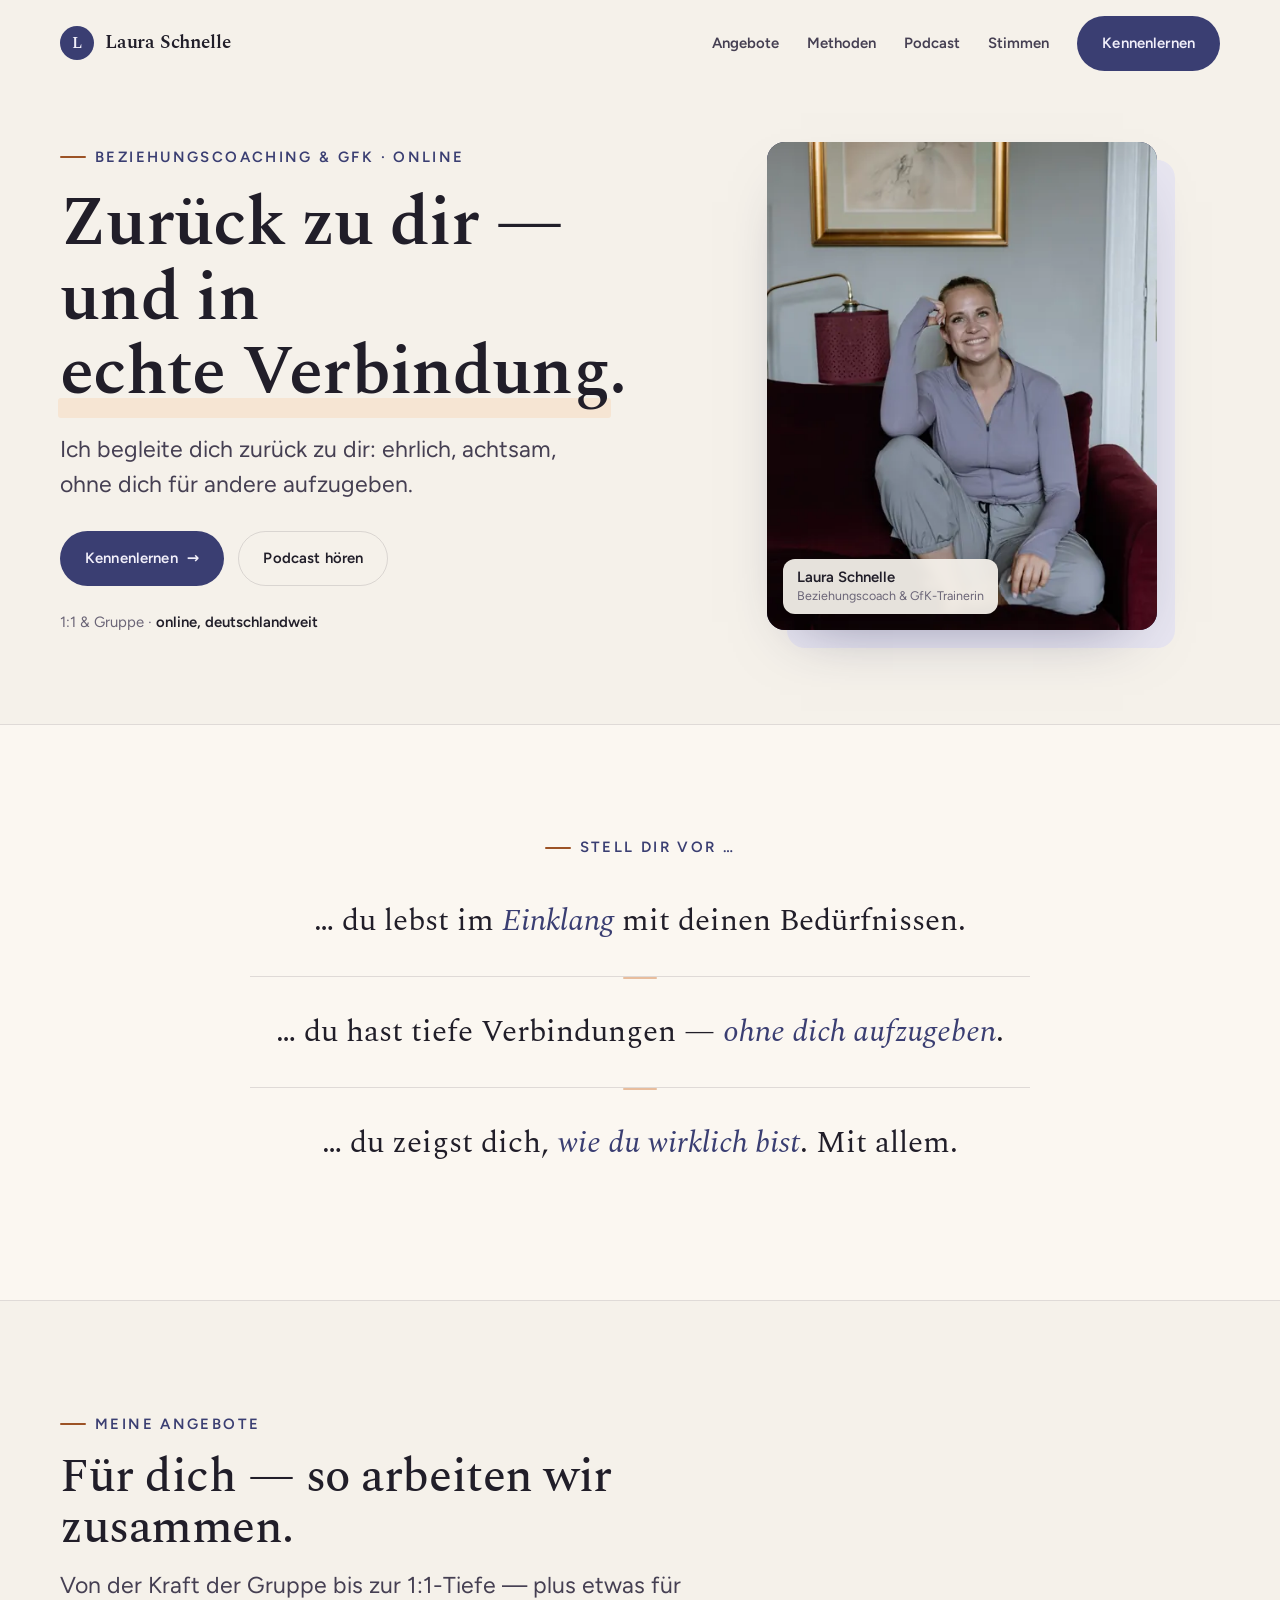
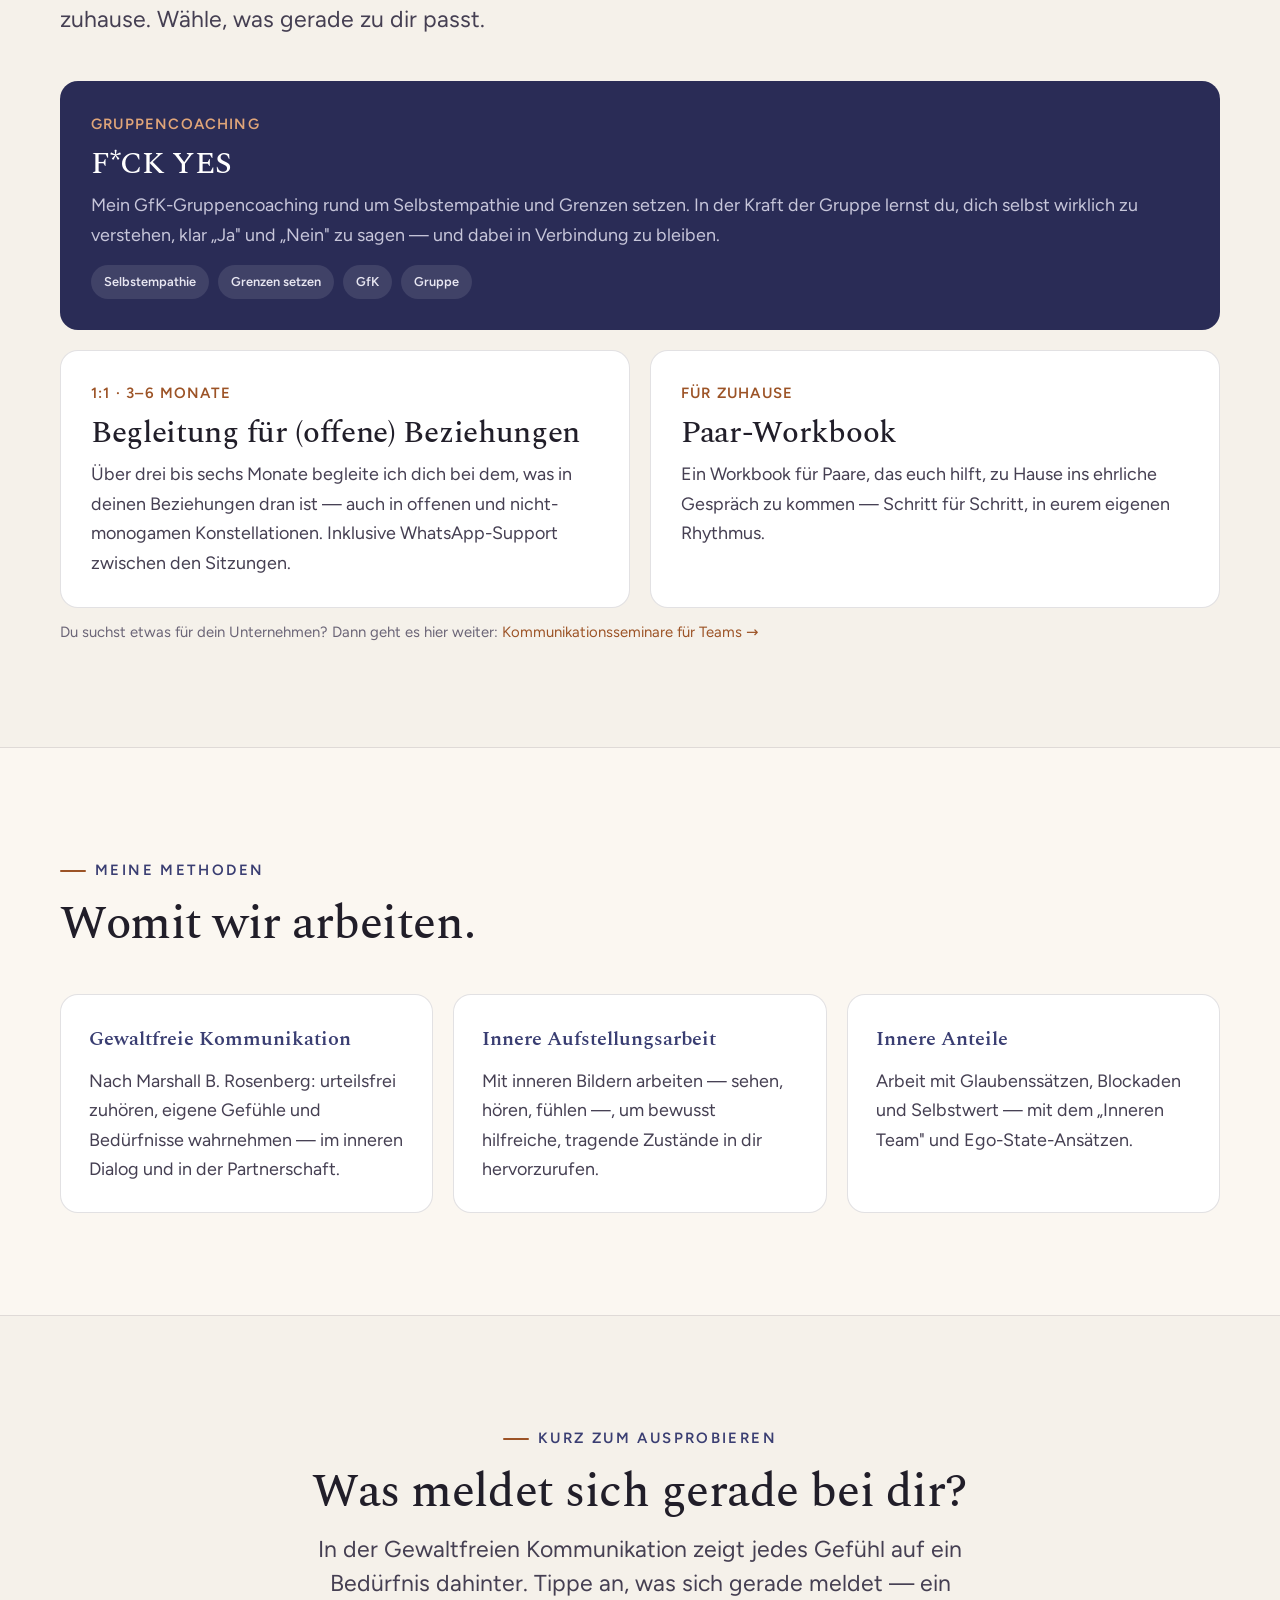
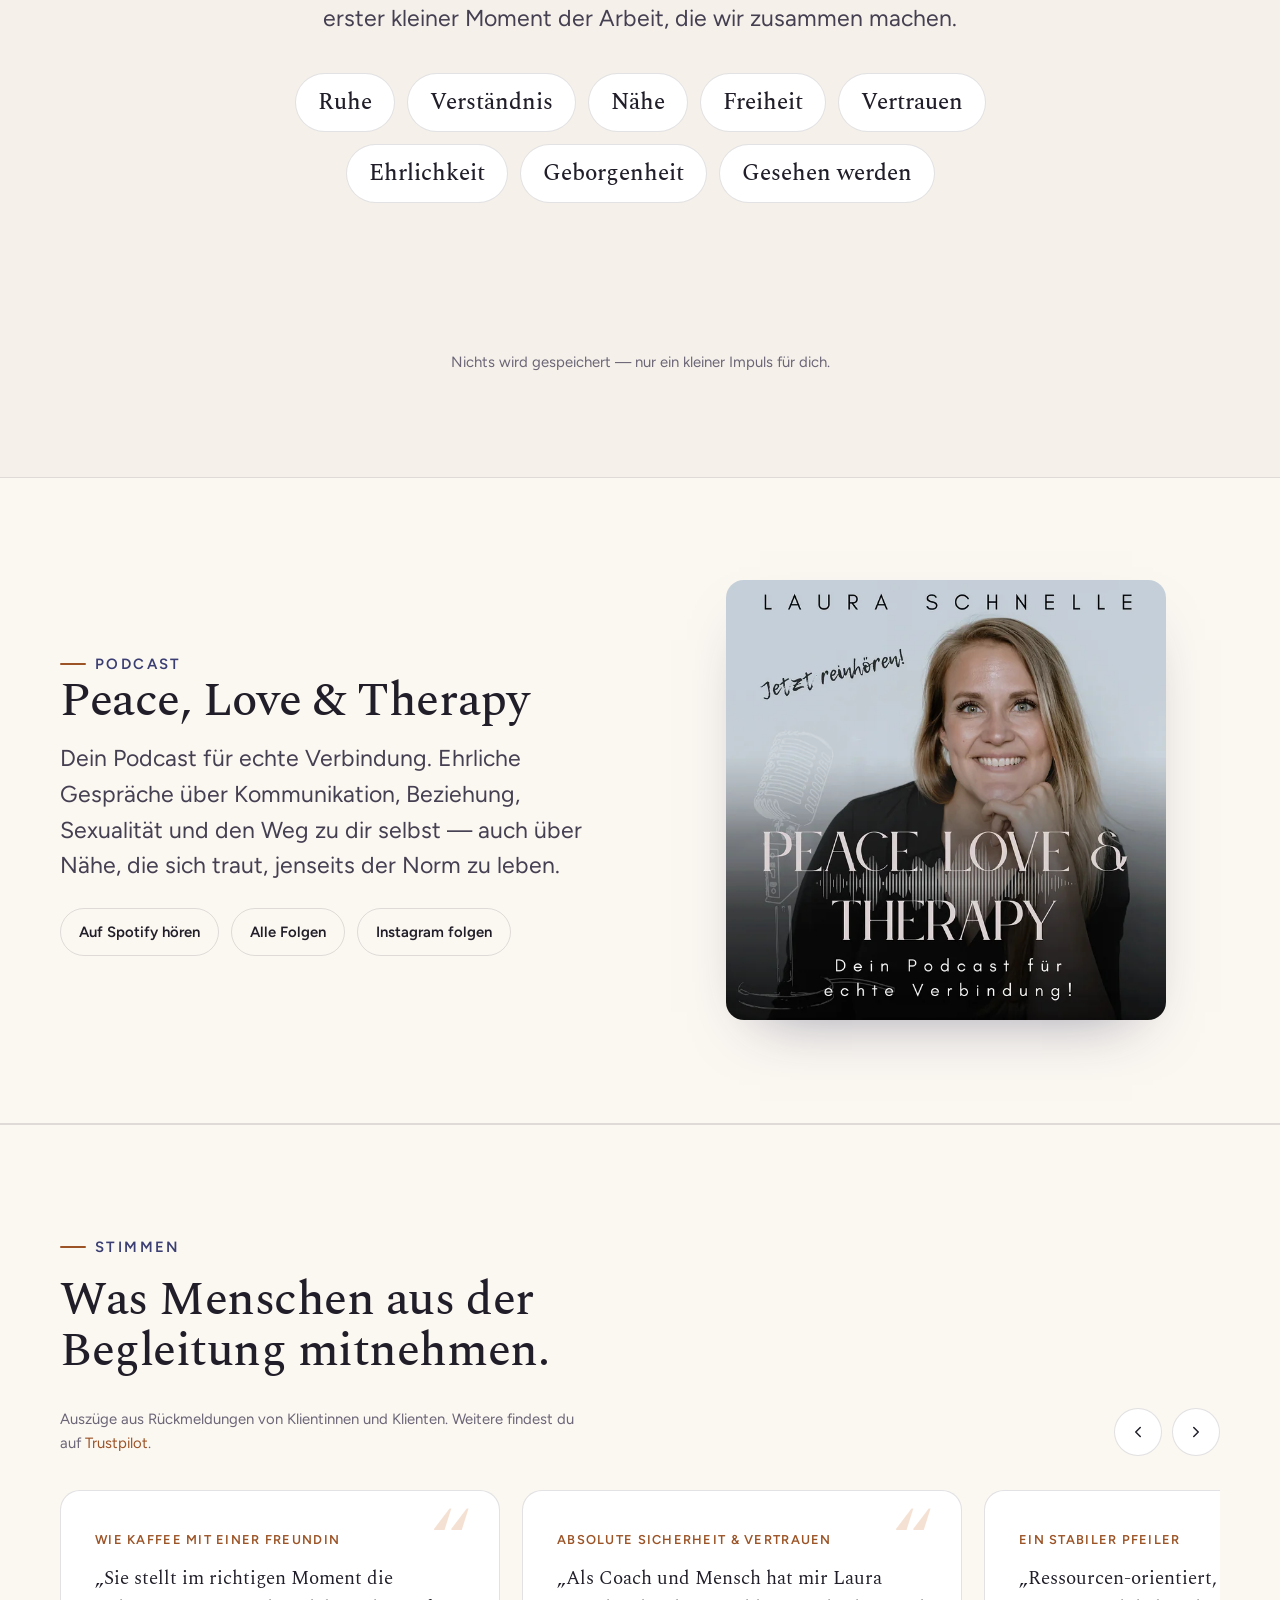
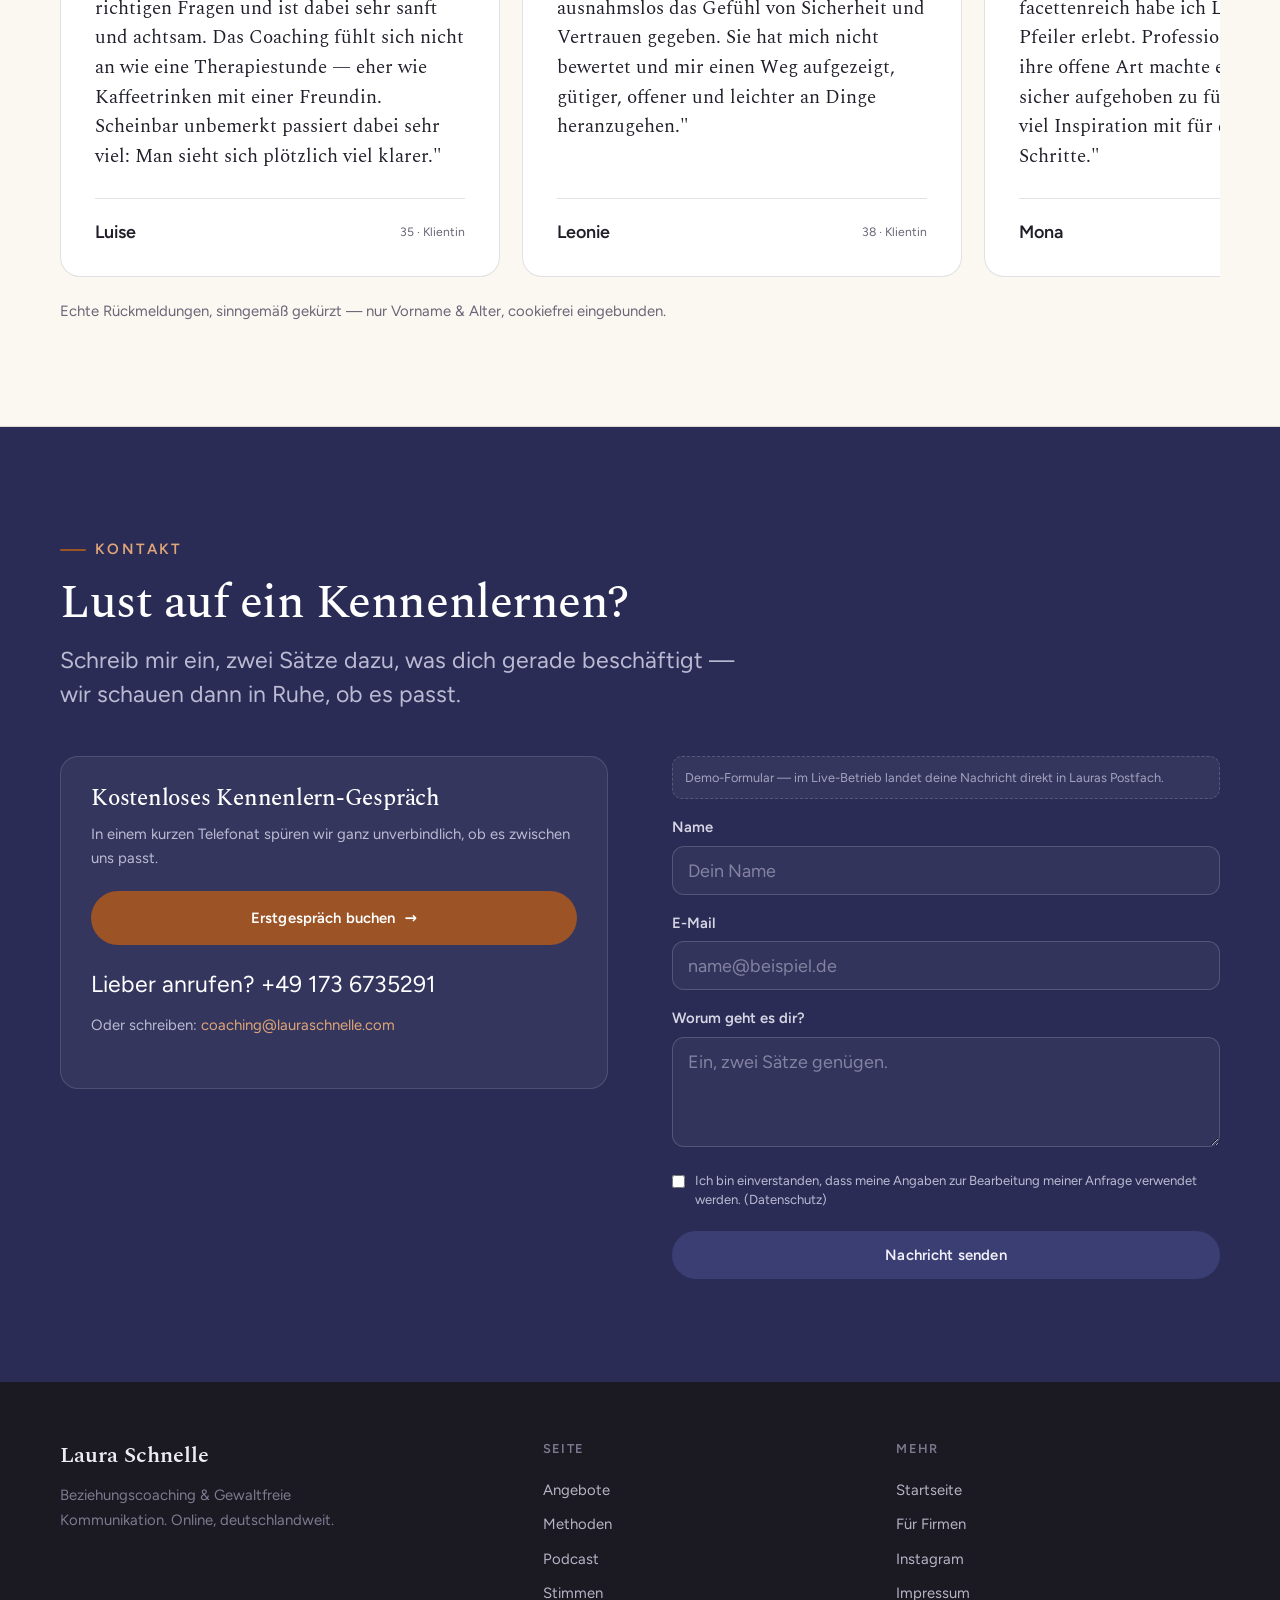
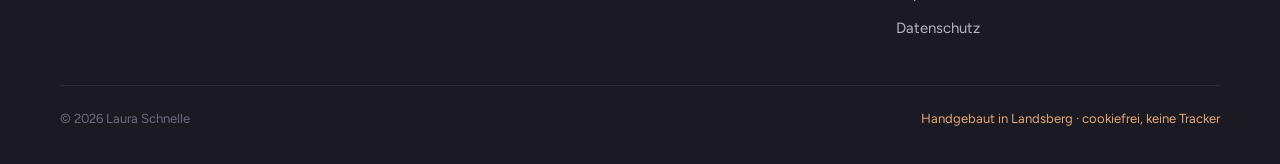
==== commit 368cc591: "Änderungsrunde Laura-Feedback: ortsunabhängig (Berlin raus), Kommunikationsseminare für Teams (GfK+S" ====
--- a/beziehung.html
+++ b/beziehung.html
@@ -6,10 +6,10 @@
 <script>document.documentElement.classList.add('js')</script>
 <!-- ENTFERNEN sobald Impressum+Datenschutz live & freigegeben -->
 <meta name="robots" content="noindex, nofollow">
-<title>Beziehungscoaching & Selbstliebe in Berlin | Laura Schnelle</title>
-<meta name="description" content="1:1- und Paar-Begleitung mit Gewaltfreier Kommunikation: zurück zu dir, in echte Verbindung und ehrliche Beziehungen. Plus der Podcast „Peace, Love & Therapy". Laura Schnelle, Berlin.">
+<title>Beziehungscoaching & Selbstliebe | Laura Schnelle</title>
+<meta name="description" content="1:1-Begleitung und GFK-Gruppencoaching mit Gewaltfreier Kommunikation: zurück zu dir, in echte Verbindung und ehrliche Beziehungen — auch in offenen Konstellationen. Plus der Podcast „Peace, Love & Therapy". Online, deutschlandweit.">
 <meta property="og:title" content="Zurück zu dir — und in echte Verbindung | Laura Schnelle">
-<meta property="og:description" content="Beziehungscoaching & Selbstliebe mit Gewaltfreier Kommunikation. 1:1- und Paar-Begleitung in Berlin. Podcast „Peace, Love & Therapy".">
+<meta property="og:description" content="Beziehungscoaching & Selbstliebe mit Gewaltfreier Kommunikation. 1:1 & GFK-Gruppencoaching, online. Podcast „Peace, Love & Therapy".">
 <meta property="og:type" content="website">
 <meta property="og:locale" content="de_DE">
 <meta property="og:url" content="https://lechcode.github.io/laura-schnelle-vorschau/beziehung.html">
@@ -53,22 +53,22 @@
 <header class="hero" id="top">
   <div class="wrap hero-grid">
     <div class="hero-copy">
-      <span class="eyebrow">Beziehungscoaching &amp; GfK · Berlin</span>
+      <span class="eyebrow">Beziehungscoaching &amp; GfK · online</span>
       <h1>Zurück zu dir — und in <span class="mark">echte Verbindung</span>.</h1>
-      <p class="hero-lead">Kennst du das Gefühl, dich ständig erklären zu müssen — und dich dabei selbst zu verlieren? Ich begleite dich zurück zu dir: ehrlich, achtsam, ohne dich für andere aufzugeben.</p>
+      <p class="hero-lead">Ich begleite dich zurück zu dir: ehrlich, achtsam, ohne dich für andere aufzugeben.</p>
       <div class="hero-cta">
         <a href="#kontakt" class="btn btn-primary">Kennenlernen <span class="ar">→</span></a>
         <a href="#podcast" class="btn btn-ghost">Podcast hören</a>
       </div>
       <div class="hero-meta">
-        <span>1:1 &amp; Paar · <b>online und in Berlin</b></span>
+        <span>1:1 &amp; Gruppe · <b>online, deutschlandweit</b></span>
       </div>
     </div>
     <div class="portrait">
       <figure>
         <picture>
-          <source type="image/webp" srcset="assets/laura-warm2-460.webp 460w, assets/laura-warm2-640.webp 640w" sizes="(max-width:900px) 230px, 390px">
-          <img src="assets/laura-warm2-640.jpg" srcset="assets/laura-warm2-460.jpg 460w, assets/laura-warm2-640.jpg 640w" sizes="(max-width:900px) 230px, 390px" width="640" height="800" alt="Laura Schnelle, Beziehungscoach und GfK-Trainerin aus Berlin" fetchpriority="high">
+          <source type="image/webp" srcset="assets/laura-cozy-460.webp 460w, assets/laura-cozy-640.webp 640w" sizes="(max-width:900px) 230px, 390px">
+          <img src="assets/laura-cozy-640.jpg" srcset="assets/laura-cozy-460.jpg 460w, assets/laura-cozy-640.jpg 640w" sizes="(max-width:900px) 230px, 390px" width="640" height="800" alt="Laura Schnelle, Beziehungscoach und GfK-Trainerin" fetchpriority="high">
         </picture>
       </figure>
       <div class="tag">Laura Schnelle<span>Beziehungscoach &amp; GfK-Trainerin</span></div>
@@ -83,10 +83,8 @@
     </div>
     <div class="imagine">
       <p class="reveal">… du lebst im <span class="em">Einklang</span> mit deinen Bedürfnissen.</p>
-      <p class="reveal" style="transition-delay:.09s">… du weißt, was dich <span class="em">ausmacht</span> — und wofür du hier bist.</p>
-      <p class="reveal" style="transition-delay:.18s">… Körper, Geist und Seele sind in <span class="em">Einklang</span>.</p>
-      <p class="reveal" style="transition-delay:.27s">… du hast tiefe Verbindungen — <span class="em">ohne dich aufzugeben</span>.</p>
-      <p class="reveal" style="transition-delay:.36s">… du zeigst dich, <span class="em">wie du wirklich bist</span>. Mit allem.</p>
+      <p class="reveal" style="transition-delay:.09s">… du hast tiefe Verbindungen — <span class="em">ohne dich aufzugeben</span>.</p>
+      <p class="reveal" style="transition-delay:.18s">… du zeigst dich, <span class="em">wie du wirklich bist</span>. Mit allem.</p>
     </div>
   </div>
 </section>
@@ -95,30 +93,30 @@
   <div class="wrap">
     <div class="sec-head reveal">
       <span class="eyebrow">Meine Angebote</span>
-      <h2 style="margin-top:16px">Begleitung, die sich anfühlt wie Kaffee mit einer Freundin.</h2>
-      <p>Im Zentrum steht die individuelle 1:1- und Paar-Begleitung. Dazu Angebote, die dich auch zwischen den Sitzungen tragen.</p>
+      <h2 style="margin-top:16px">Für dich — so arbeiten wir zusammen.</h2>
+      <p>Von der Kraft der Gruppe bis zur 1:1-Tiefe — plus etwas für zuhause. Wähle, was gerade zu dir passt.</p>
     </div>
     <div class="offer-grid">
       <div class="offer feature reveal">
-        <span class="num">IM ZENTRUM</span>
-        <h3>1:1- &amp; Paar-Begleitung</h3>
-        <p>Über einen längeren Zeitraum arbeiten wir an dem, was gerade dran ist — Selbstwert, Grenzen, Kommunikation, Beziehung. Mit den Werkzeugen der Gewaltfreien Kommunikation, Meditation und innerer Arbeit. In deinem Tempo, in einem sicheren Raum.</p>
+        <span class="num">GRUPPENCOACHING</span>
+        <h3>F*CK YES</h3>
+        <p>Mein GfK-Gruppencoaching rund um Selbstempathie und Grenzen setzen. In der Kraft der Gruppe lernst du, dich selbst wirklich zu verstehen, klar „Ja" und „Nein" zu sagen — und dabei in Verbindung zu bleiben.</p>
         <div class="chips">
-          <span class="chip">Selbstliebe</span><span class="chip">Grenzen</span><span class="chip">Kommunikation</span><span class="chip">Beziehung</span>
+          <span class="chip">Selbstempathie</span><span class="chip">Grenzen setzen</span><span class="chip">GfK</span><span class="chip">Gruppe</span>
         </div>
+      </div>
+      <div class="offer reveal">
+        <span class="num">1:1 · 3–6 MONATE</span>
+        <h3>Begleitung für (offene) Beziehungen</h3>
+        <p>Über drei bis sechs Monate begleite ich dich bei dem, was in deinen Beziehungen dran ist — auch in offenen und nicht-monogamen Konstellationen. Inklusive WhatsApp-Support zwischen den Sitzungen.</p>
       </div>
       <div class="offer reveal">
         <span class="num">FÜR ZUHAUSE</span>
         <h3>Paar-Workbook</h3>
         <p>Ein Workbook für Paare, das euch hilft, zu Hause ins ehrliche Gespräch zu kommen — Schritt für Schritt, in eurem eigenen Rhythmus.</p>
       </div>
-      <div class="offer reveal">
-        <span class="num">FÜR COACHES</span>
-        <h3>Coach the Coach — Mentoring</h3>
-        <p>Mentoring für Coaches, die mit Gewaltfreier Kommunikation arbeiten und ihre eigene Haltung und Praxis vertiefen möchten.</p>
-      </div>
-    </div>
-    <p class="lead-note reveal">Du suchst etwas für dein Unternehmen? Dann geht es hier weiter: <a href="business.html" class="klar">Coachingausbildung für Firmen →</a></p>
+    </div>
+    <p class="lead-note reveal">Du suchst etwas für dein Unternehmen? Dann geht es hier weiter: <a href="business.html" class="klar">Kommunikationsseminare für Teams →</a></p>
   </div>
 </section>
 
@@ -131,7 +129,7 @@
     <div class="prob-grid">
       <div class="prob reveal"><div class="k">Gewaltfreie Kommunikation</div><p>Nach Marshall B. Rosenberg: urteilsfrei zuhören, eigene Gefühle und Bedürfnisse wahrnehmen — im inneren Dialog und in der Partnerschaft.</p></div>
       <div class="prob reveal"><div class="k">Innere Aufstellungsarbeit</div><p>Mit inneren Bildern arbeiten — sehen, hören, fühlen —, um bewusst hilfreiche, tragende Zustände in dir hervorzurufen.</p></div>
-      <div class="prob reveal"><div class="k">Innere Anteile</div><p>Arbeit mit Glaubenssätzen, Blockaden und Selbstwert — mit dem „Inneren Team" (Schulz von Thun) und Ego-State-Ansätzen.</p></div>
+      <div class="prob reveal"><div class="k">Innere Anteile</div><p>Arbeit mit Glaubenssätzen, Blockaden und Selbstwert — mit dem „Inneren Team" und Ego-State-Ansätzen.</p></div>
     </div>
   </div>
 </section>
@@ -239,10 +237,11 @@
     </div>
     <div class="contact-grid">
       <div class="book reveal">
-        <h3>So erreichst du mich</h3>
-        <p>Am liebsten per Nachricht — ich melde mich zeitnah zurück.</p>
-        <p style="color:#fff;font-size:var(--step-1);margin:0 0 6px"><a href="tel:+491736735291">+49&nbsp;173&nbsp;6735291</a></p>
-        <p class="altc">Lieber schreiben? <a href="mailto:coaching@lauraschnelle.com">coaching@lauraschnelle.com</a></p>
+        <h3>Kostenloses Kennenlern-Gespräch</h3>
+        <p>In einem kurzen Telefonat spüren wir ganz unverbindlich, ob es zwischen uns passt.</p>
+        <a href="https://calendly.com/laura-schnelle-coaching/telefonat" target="_blank" rel="noopener noreferrer" class="btn btn-warm" style="width:100%;justify-content:center;margin-bottom:20px">Erstgespräch buchen <span class="ar">→</span></a>
+        <p style="color:#fff;font-size:var(--step-1);margin:0 0 6px">Lieber anrufen? <a href="tel:+491736735291">+49&nbsp;173&nbsp;6735291</a></p>
+        <p class="altc">Oder schreiben: <a href="mailto:coaching@lauraschnelle.com">coaching@lauraschnelle.com</a></p>
       </div>
       <form class="reveal" onsubmit="event.preventDefault();this.querySelector('.demo-ok').style.display='block';">
         <div class="demo-note">Demo-Formular — im Live-Betrieb landet deine Nachricht direkt in Lauras Postfach.</div>
@@ -268,7 +267,7 @@
   <div class="wrap">
     <div class="foot-top">
       <div class="foot-brand">Laura Schnelle
-        <p>Beziehungscoaching &amp; Gewaltfreie Kommunikation. Berlin.</p>
+        <p>Beziehungscoaching &amp; Gewaltfreie Kommunikation. Online, deutschlandweit.</p>
       </div>
       <div class="foot-col">
         <h4>Seite</h4>
--- a/assets/site.css
+++ b/assets/site.css
@@ -24,7 +24,7 @@
 html{scroll-behavior:smooth}
 @media (prefers-reduced-motion:reduce){html{scroll-behavior:auto}}
 body{background:var(--bg);color:var(--ink);font-family:var(--sans);font-size:var(--step-0);line-height:1.65;-webkit-font-smoothing:antialiased;overflow-x:clip}
-h1,h2,h3{font-family:var(--display);font-weight:500;line-height:1.08;letter-spacing:-.01em;color:var(--ink)}
+h1,h2,h3{font-family:var(--display);font-weight:500;line-height:1.08;letter-spacing:-.01em;color:var(--ink);overflow-wrap:break-word;hyphens:auto}
 h1{font-weight:600}
 a{color:inherit;text-decoration:none}
 img{display:block;max-width:100%}
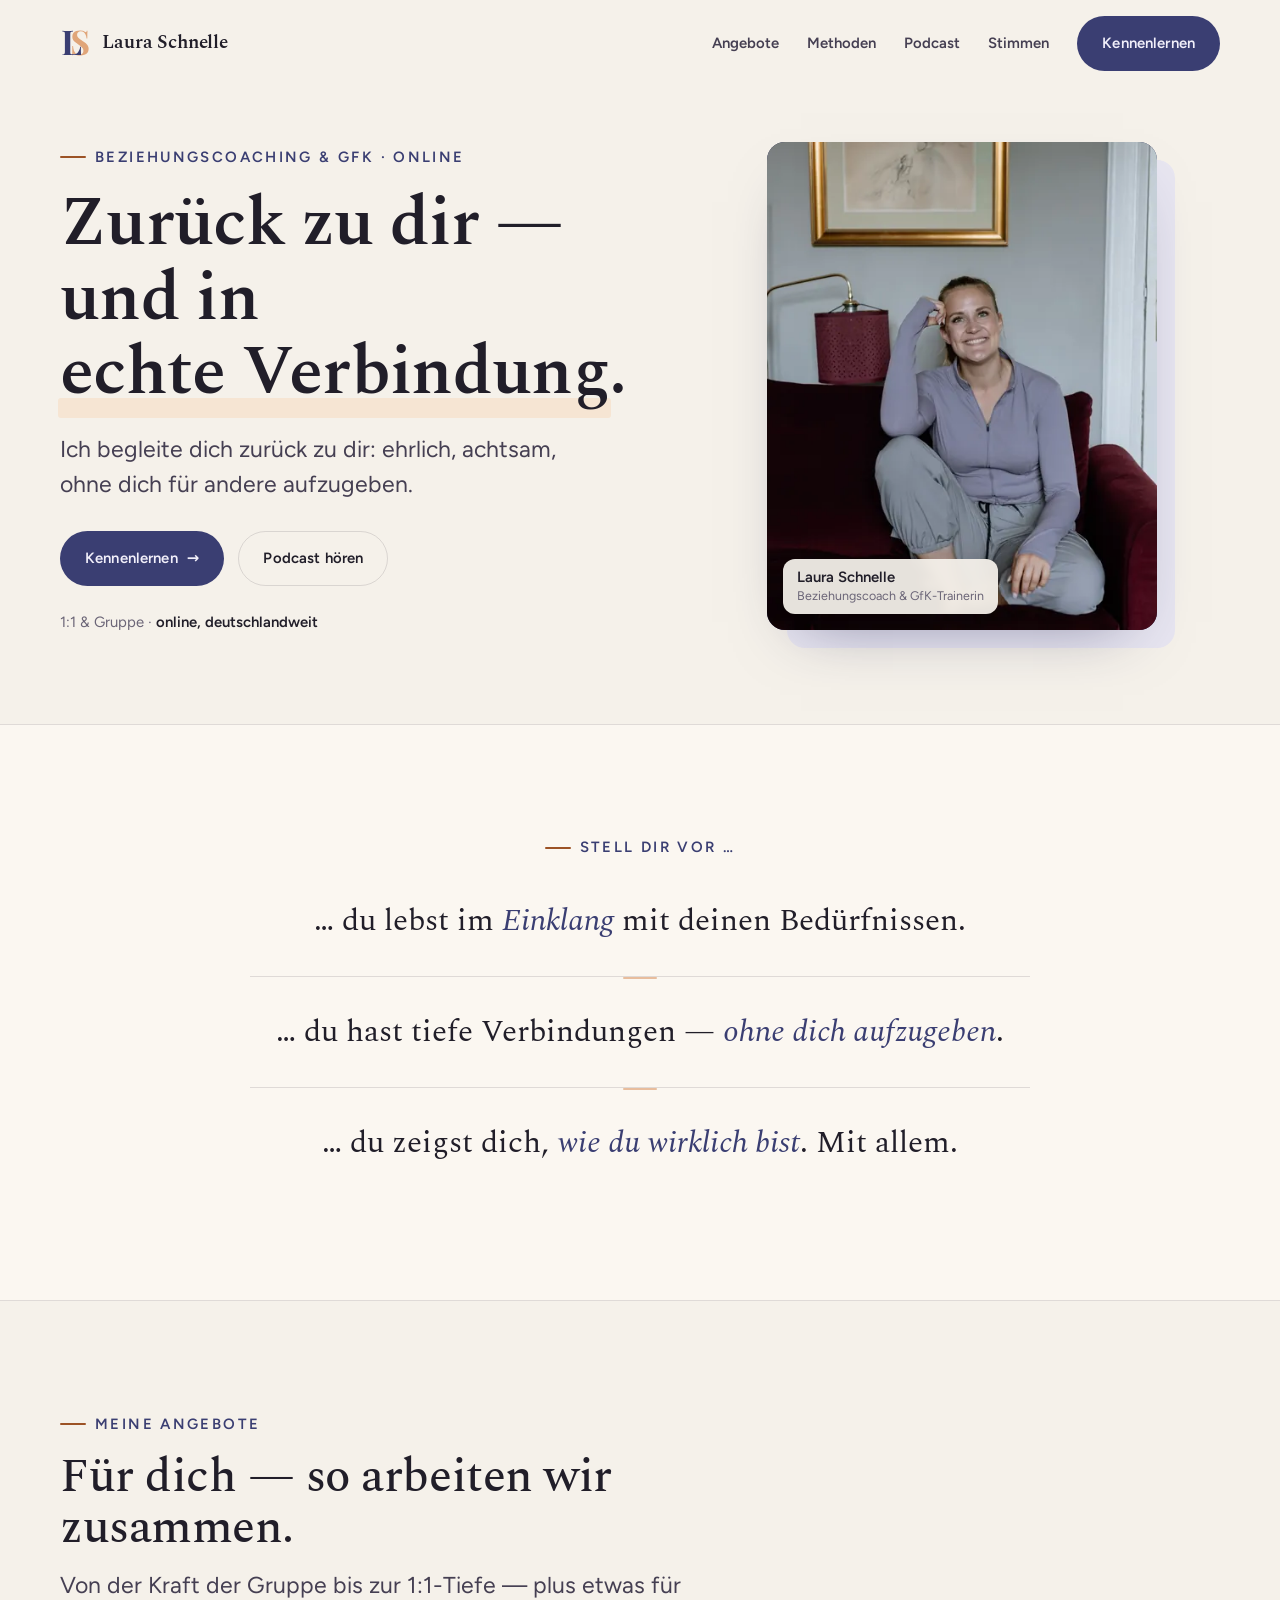
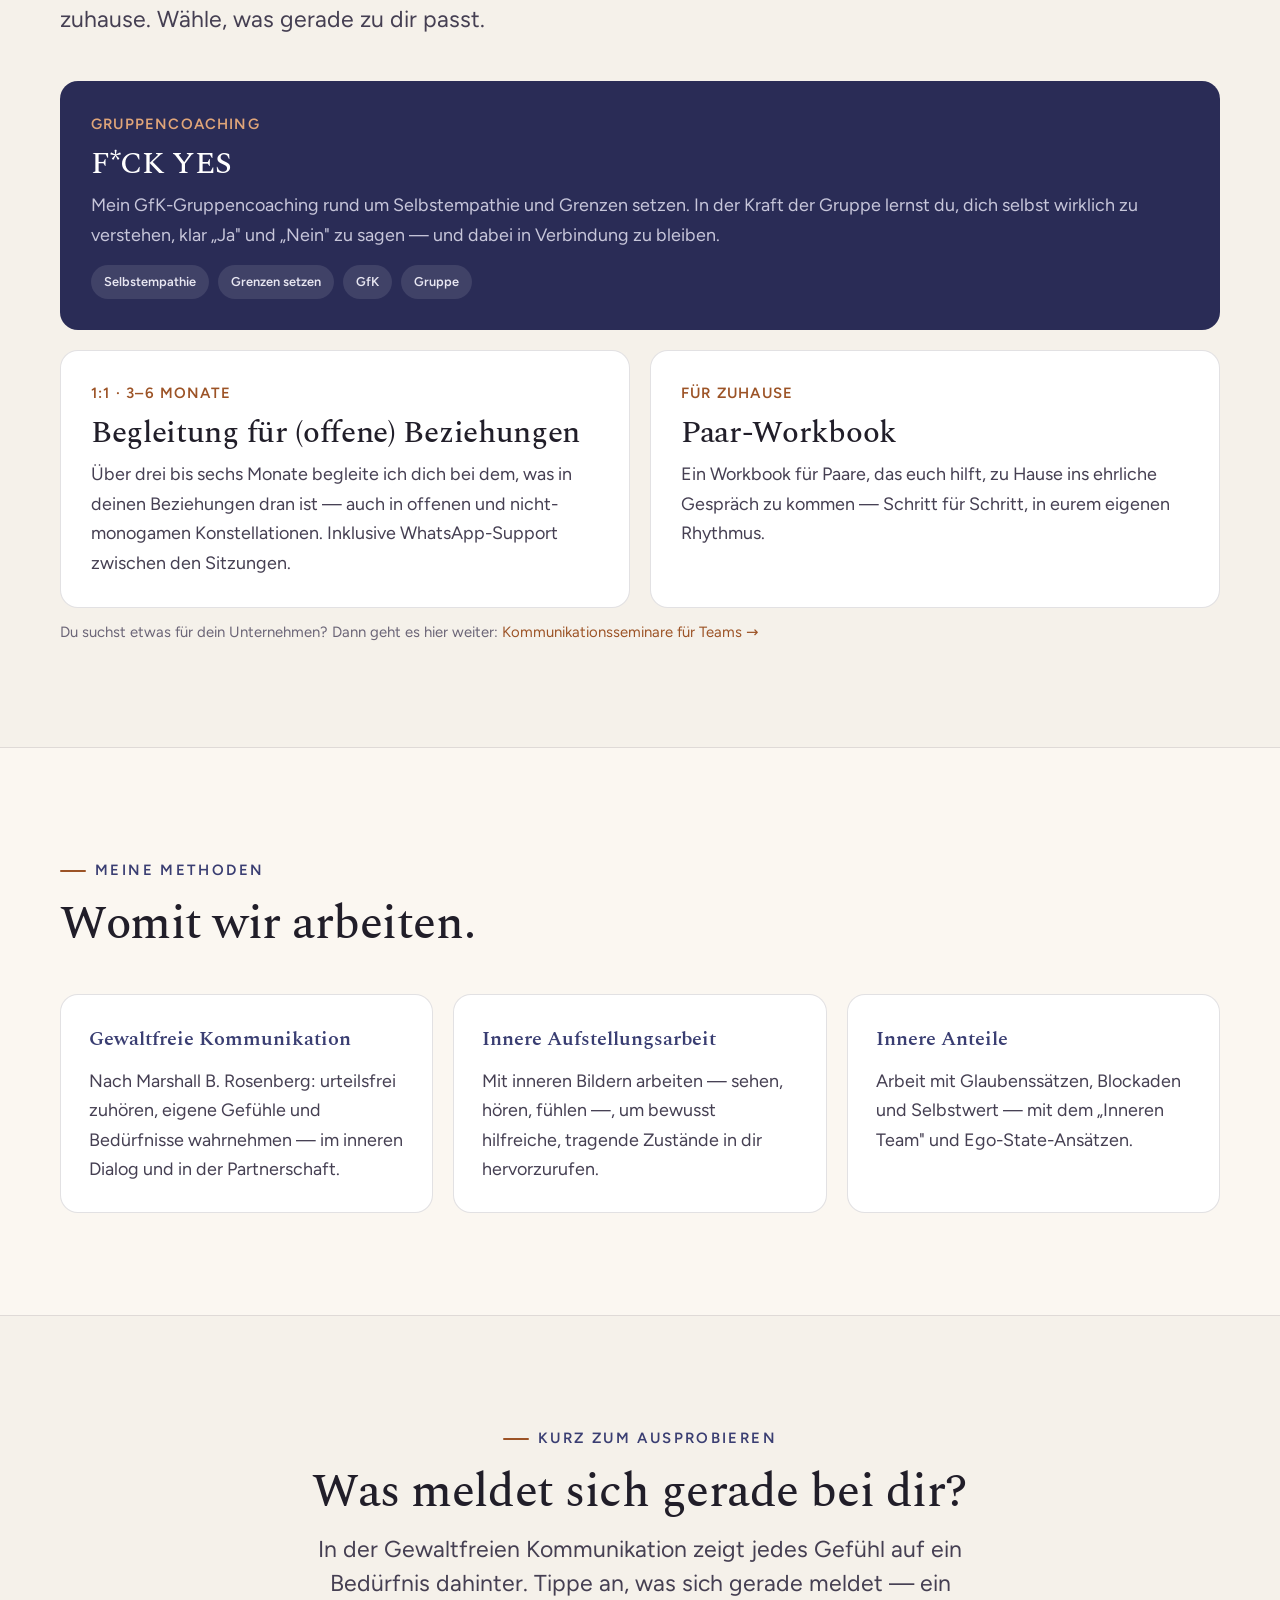
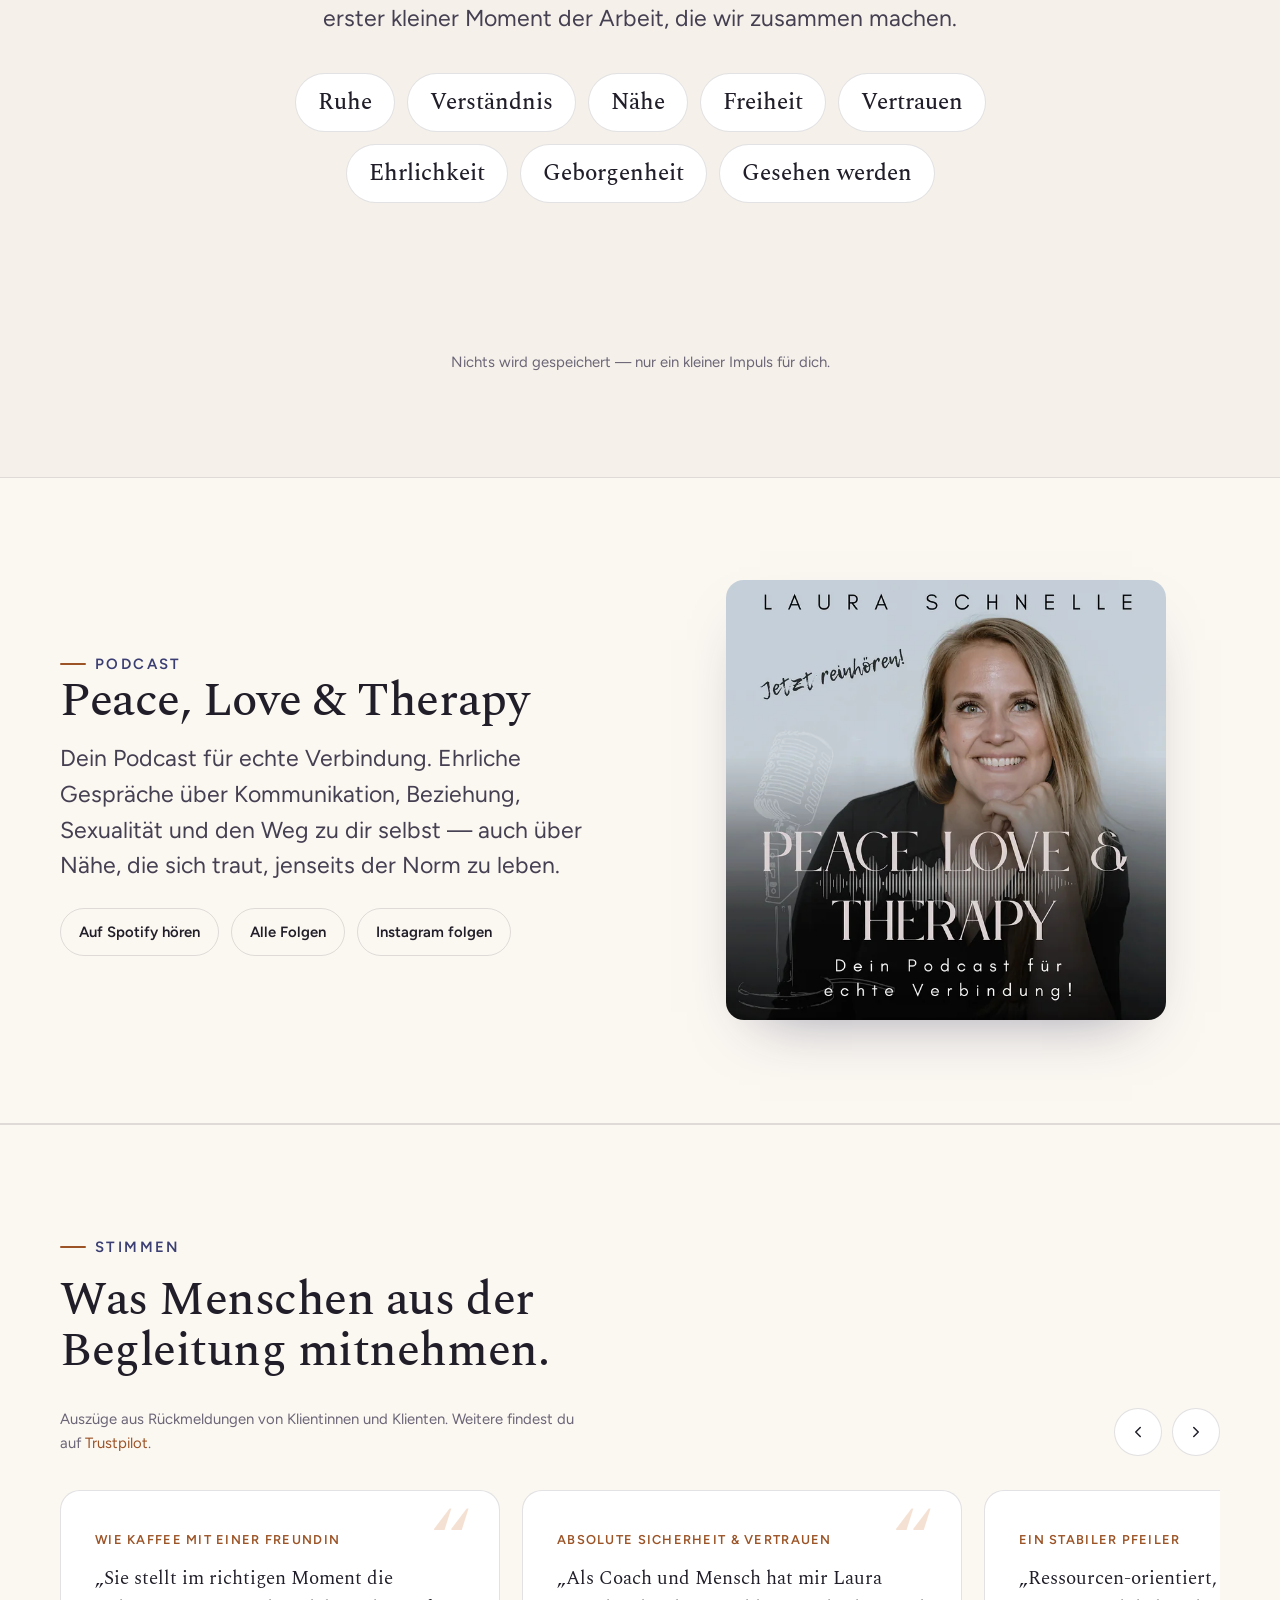
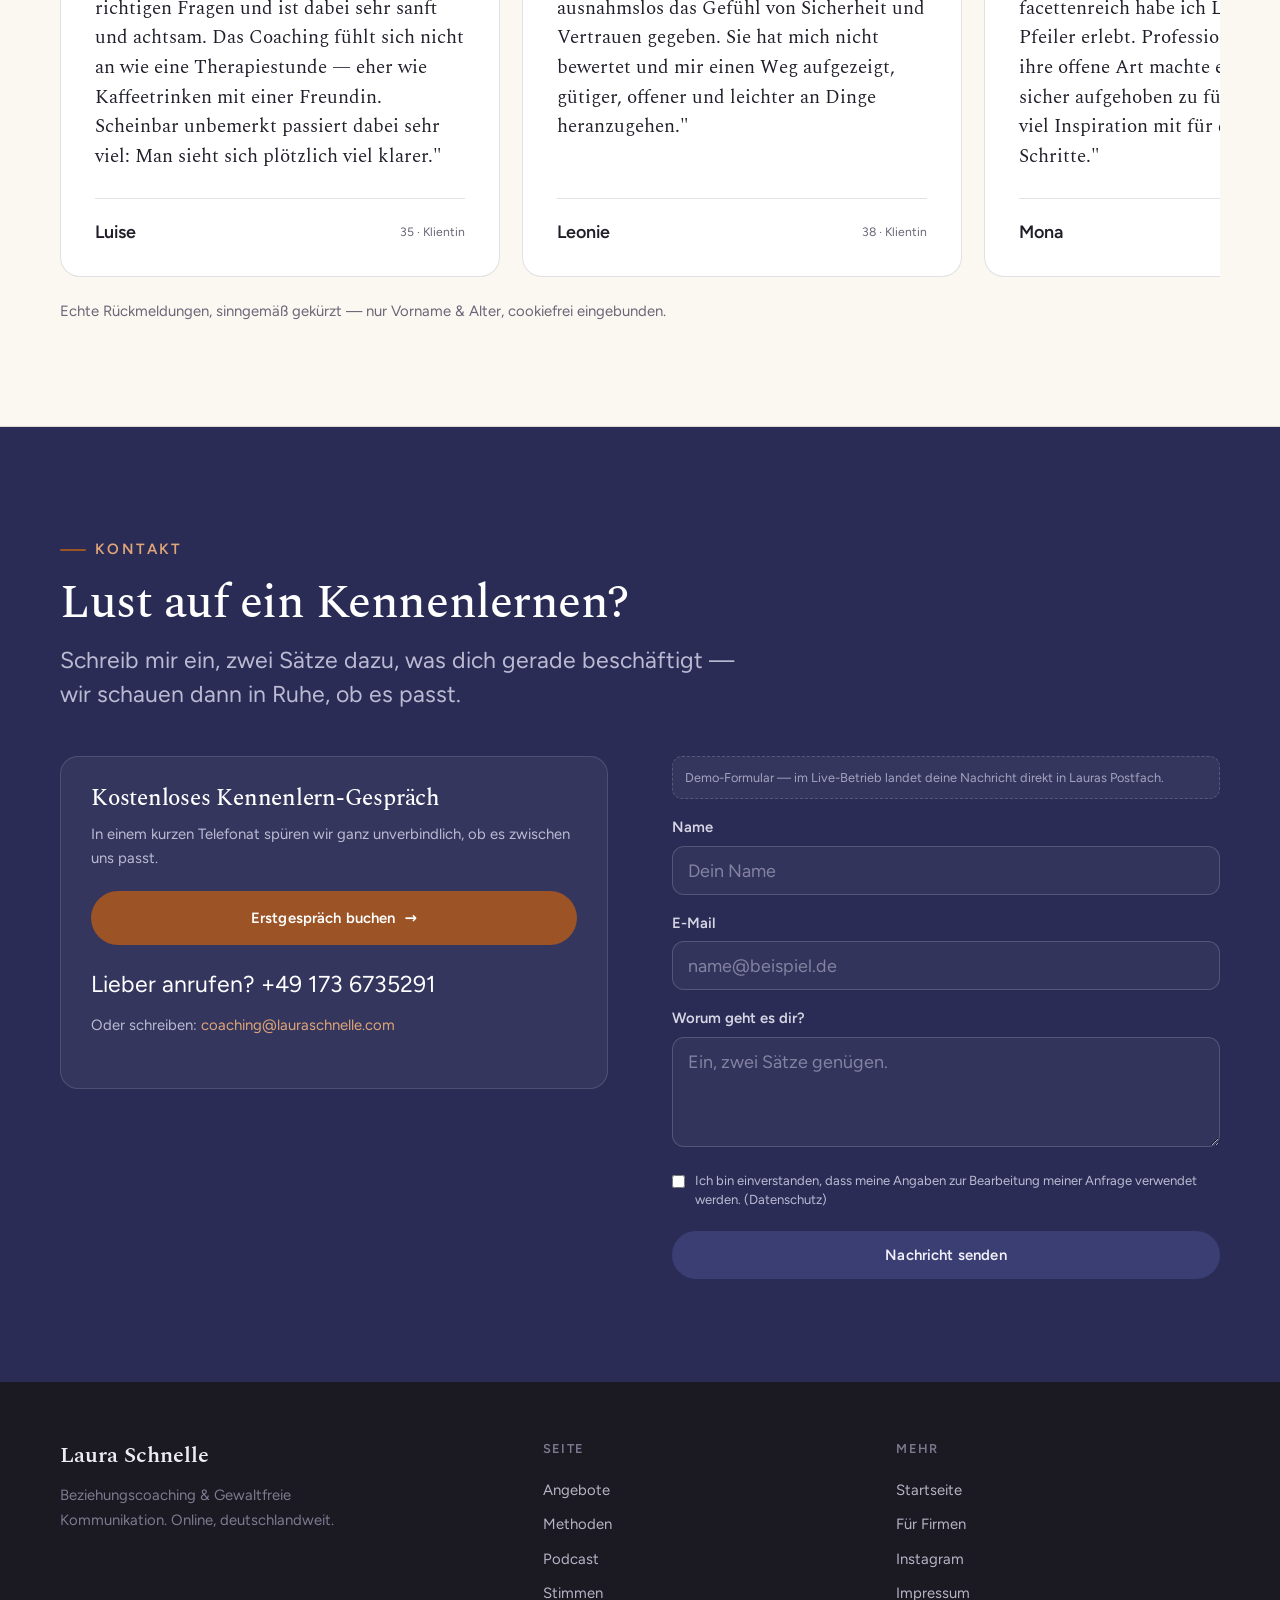
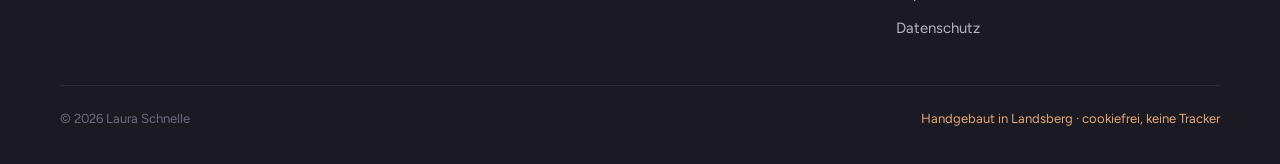
==== commit c29a02ae: "Finales LS-Logo (Didone, verschränkt) + komplettes Logo-Paket Laura-Wahl: verschränktes LS (L Indigo" ====
--- a/beziehung.html
+++ b/beziehung.html
@@ -28,7 +28,7 @@
 
 <nav class="nav" id="nav">
   <div class="wrap nav-in">
-    <a href="index.html" class="brand"><span class="dot">L</span> Laura Schnelle</a>
+    <a href="index.html" class="brand"><img src="assets/logo-mark.svg" class="brandmark" alt="" width="32" height="30"> Laura Schnelle</a>
     <div class="nav-links">
       <a href="#angebote">Angebote</a>
       <a href="#methoden">Methoden</a>
--- a/assets/site.css
+++ b/assets/site.css
@@ -54,7 +54,7 @@
 .nav.scrolled{background:rgba(245,241,234,.82);backdrop-filter:blur(12px);box-shadow:0 1px 0 var(--line)}
 .nav-in{display:flex;align-items:center;justify-content:space-between;padding:16px 0}
 .brand{font-family:var(--display);font-weight:600;font-size:1.2rem;letter-spacing:-.01em;display:flex;align-items:center;gap:11px}
-.brand .dot{width:34px;height:34px;flex:none;background:var(--indigo);color:#F1EFFA;border-radius:50%;display:grid;place-items:center;font-family:var(--display);font-weight:600;font-size:1rem}
+.brand .brandmark{height:30px;width:auto;flex:none;display:block}
 .nav-links{display:flex;align-items:center;gap:28px}
 .nav-links a:not(.btn){font-size:var(--step--1);font-weight:600;color:var(--ink-soft);position:relative;padding:4px 0}
 .nav-links a:not(.btn)::after{content:"";position:absolute;left:0;bottom:-2px;width:0;height:2px;background:var(--apricot-deep);transition:width .25s var(--ease)}
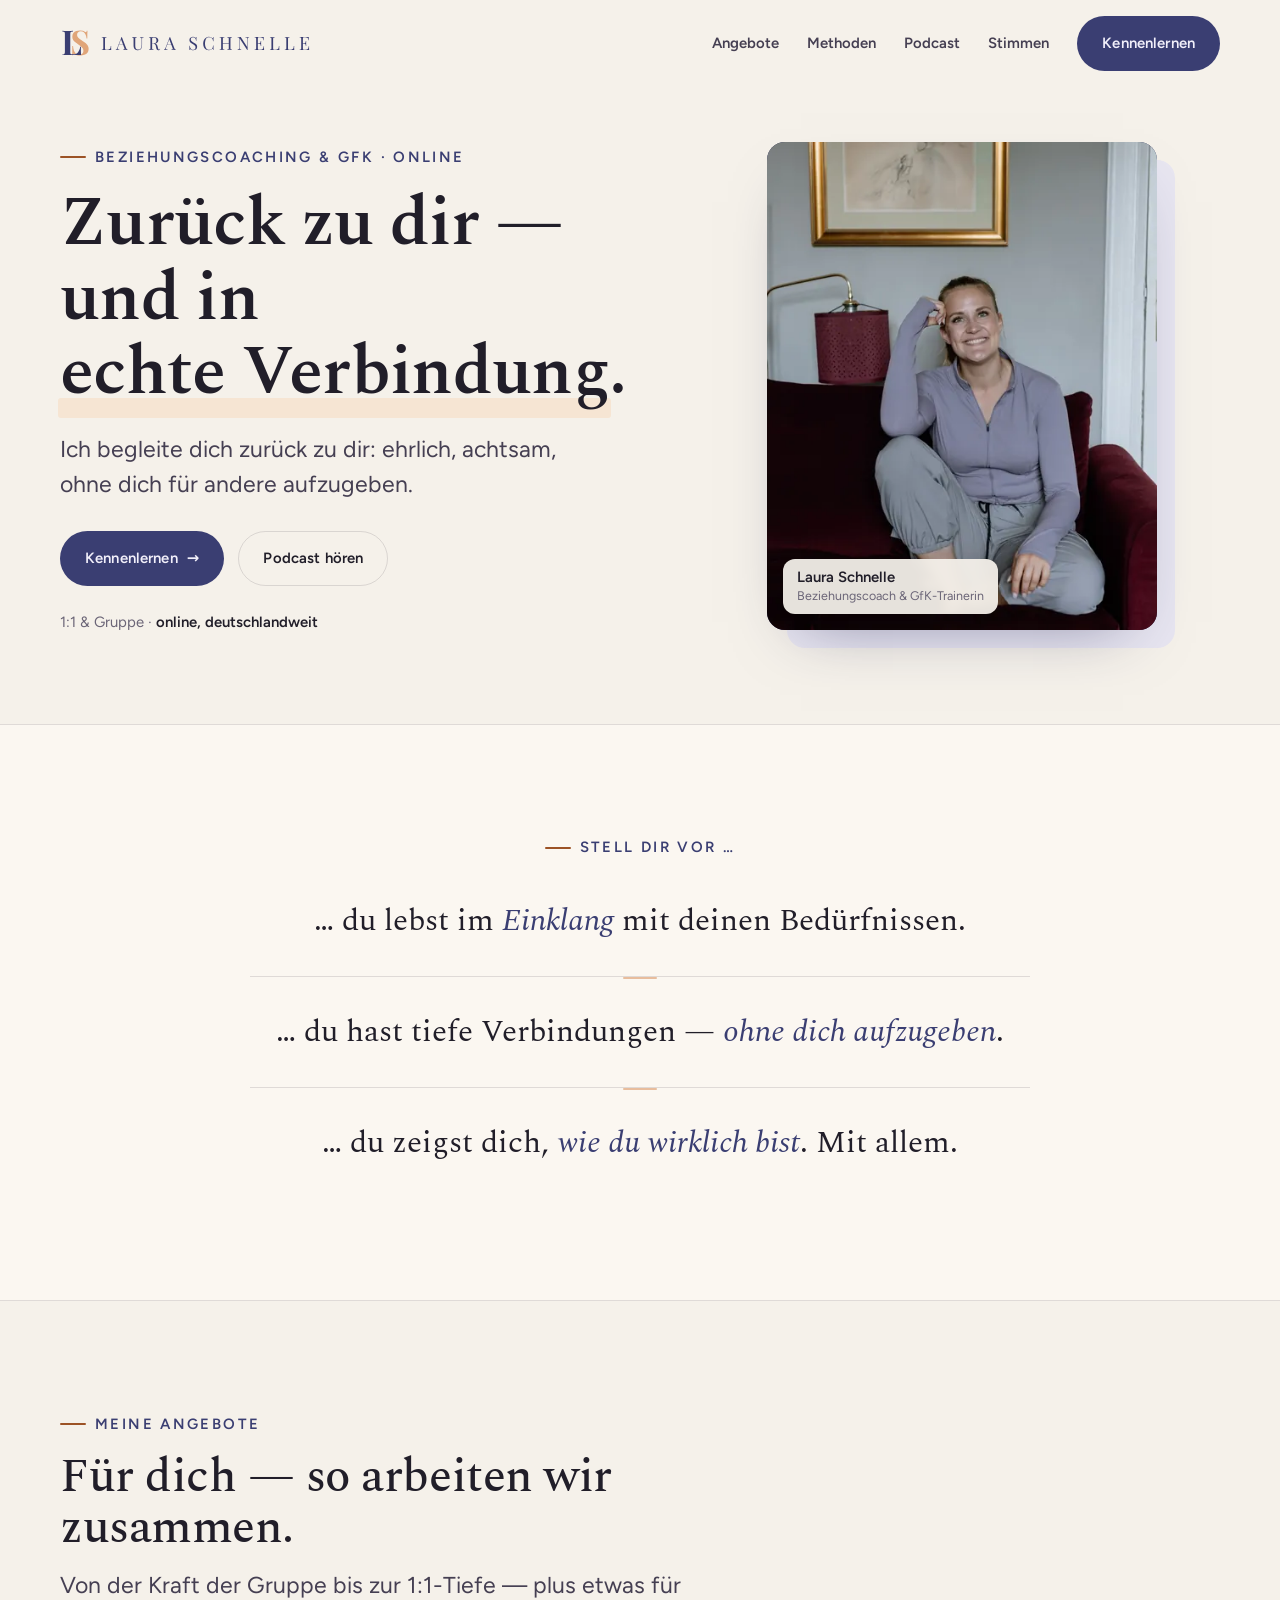
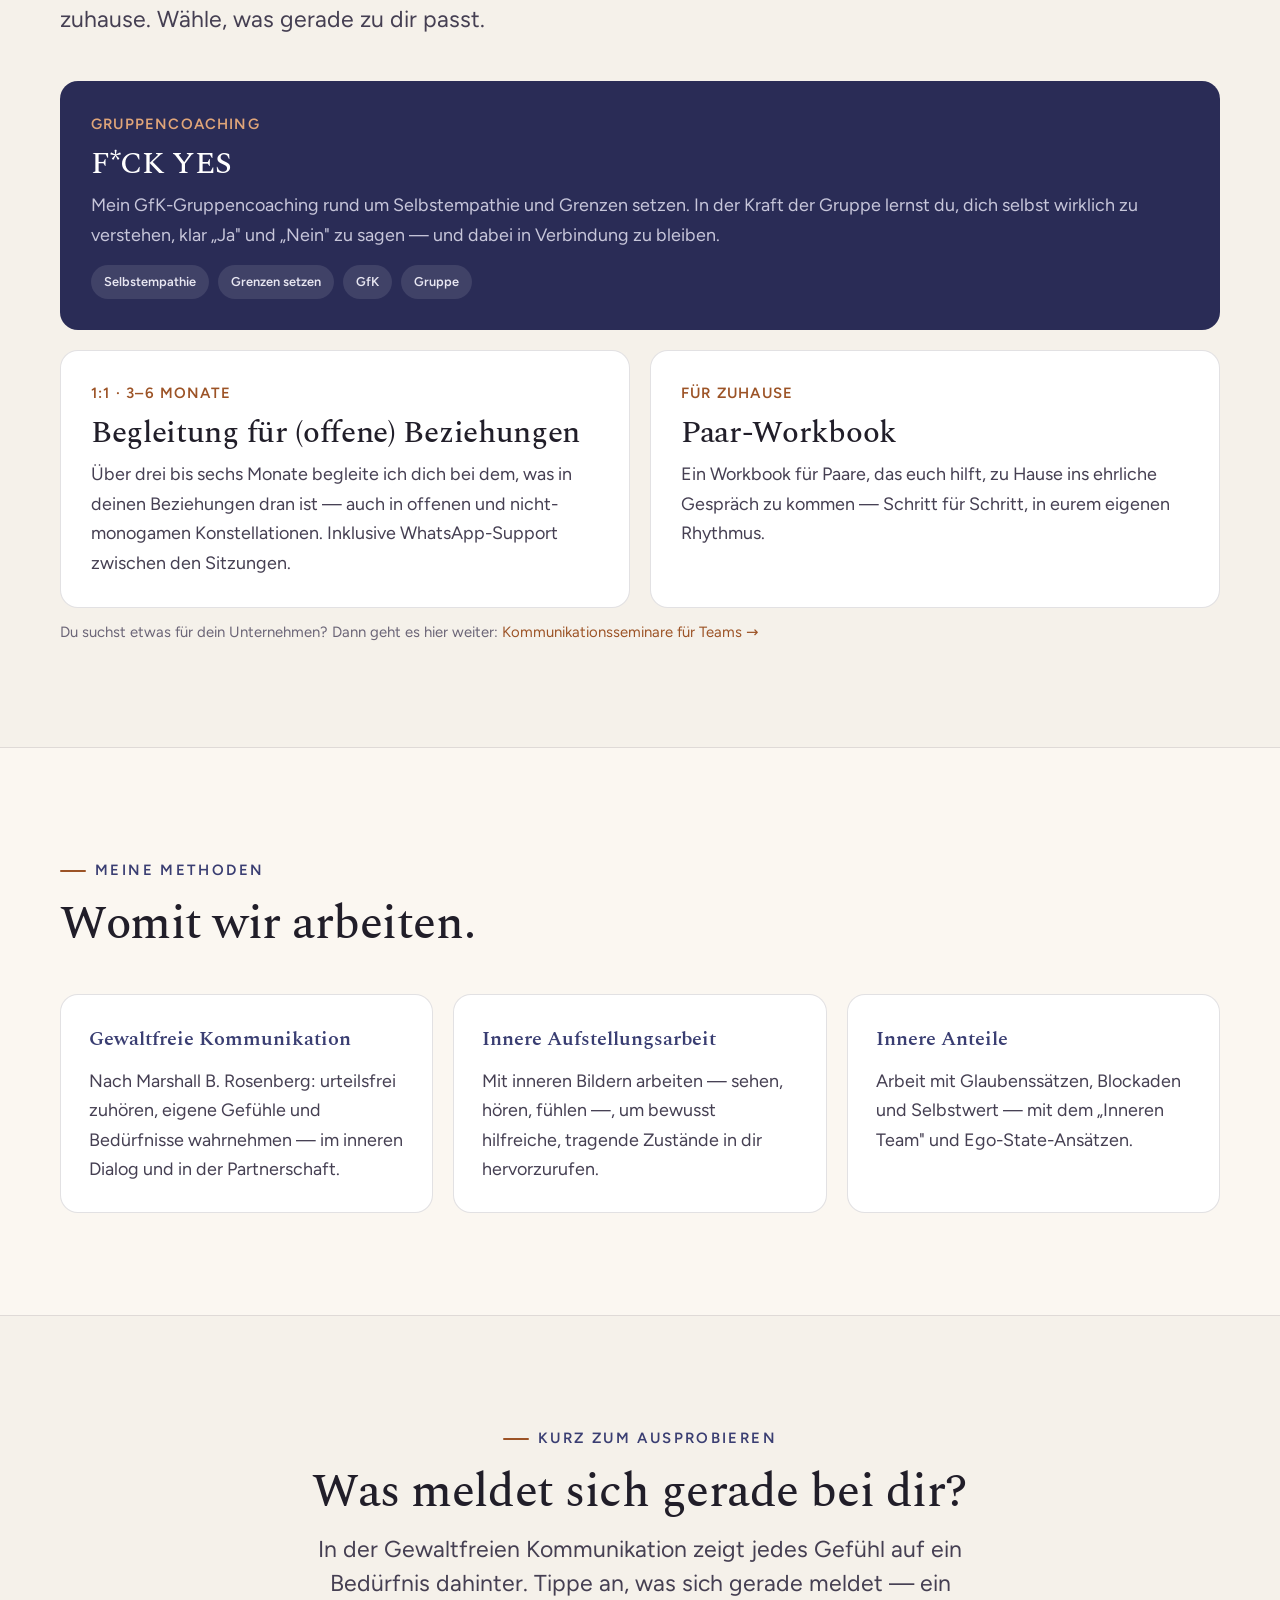
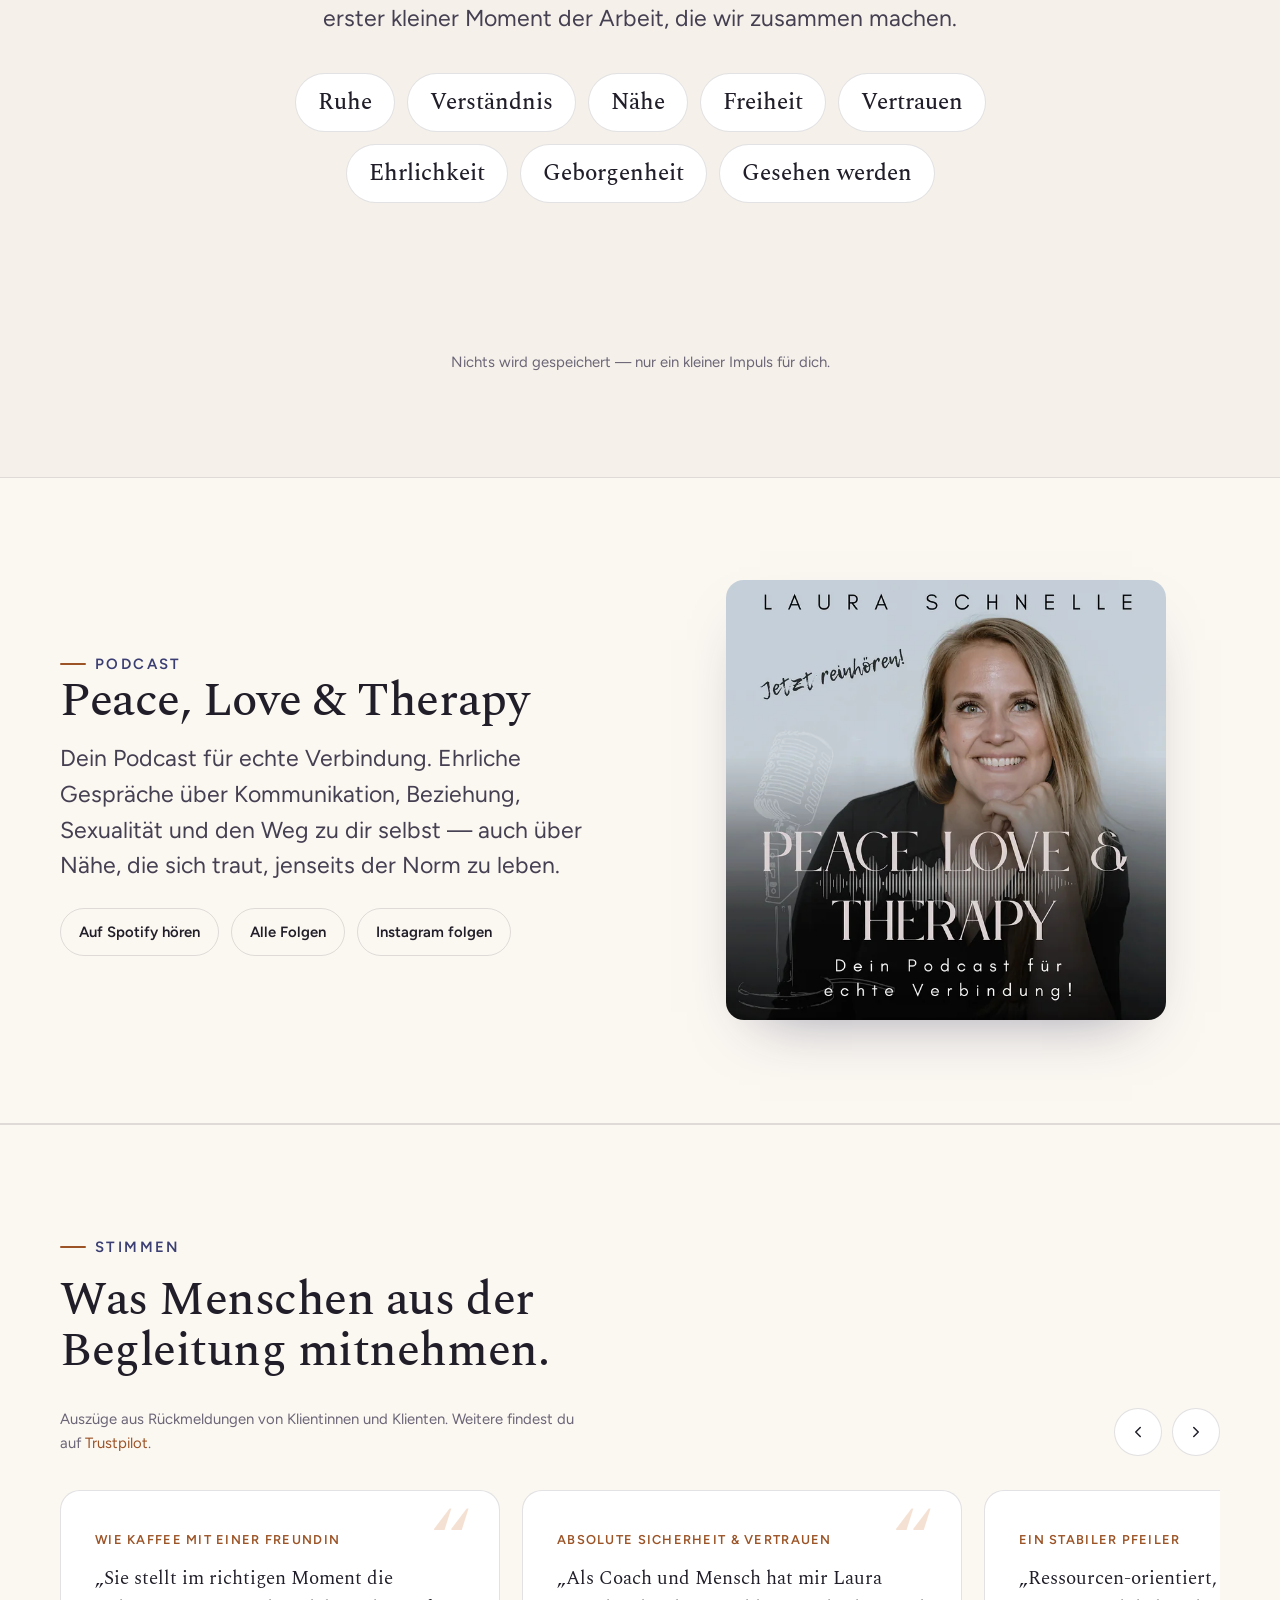
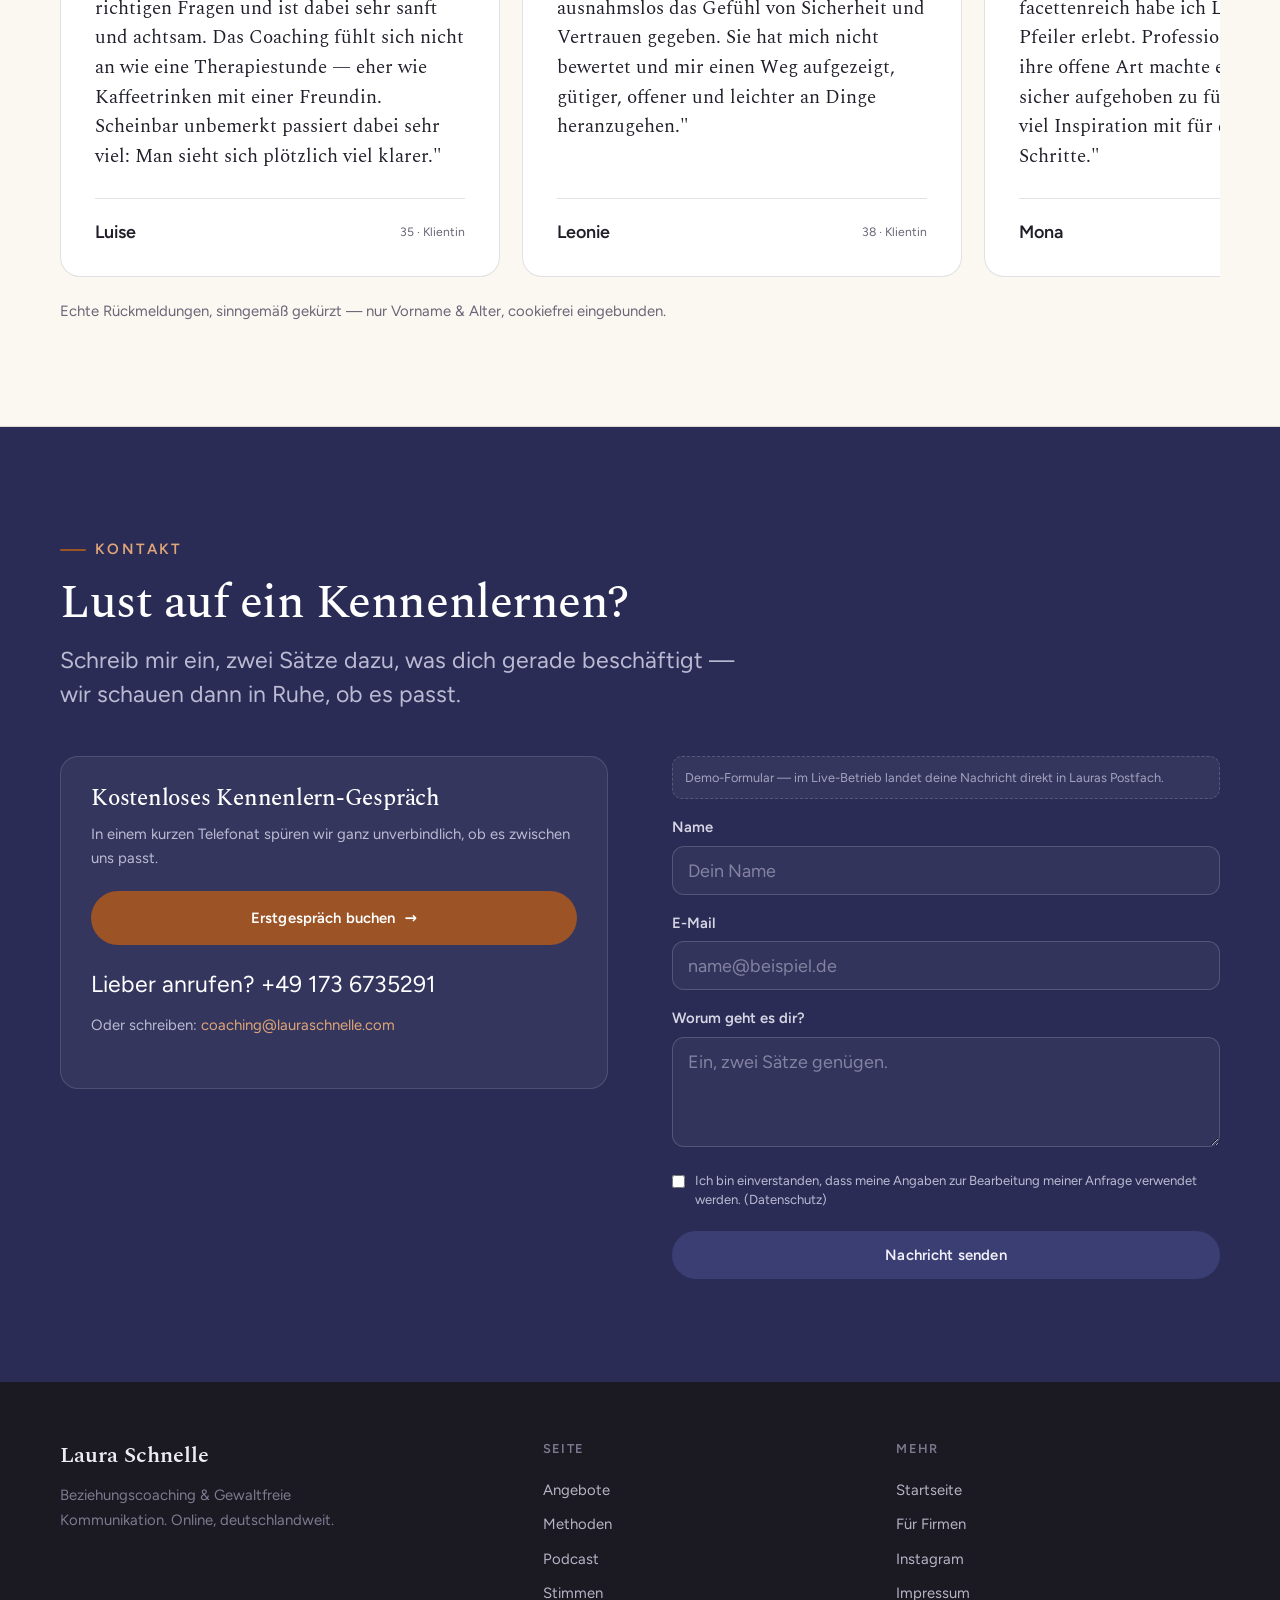
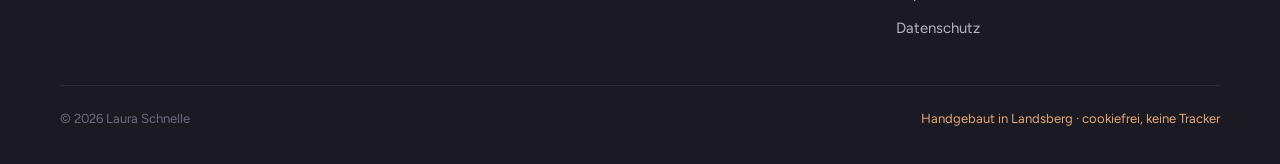
==== commit 840f309c: "Wortmarke feiner & weit gesperrt (Laura-Look) + als Logo-Lockup in die Nav Wortmarke jetzt Gewicht 4" ====
--- a/beziehung.html
+++ b/beziehung.html
@@ -28,7 +28,7 @@
 
 <nav class="nav" id="nav">
   <div class="wrap nav-in">
-    <a href="index.html" class="brand"><img src="assets/logo-mark.svg" class="brandmark" alt="" width="32" height="30"> Laura Schnelle</a>
+    <a href="index.html" class="brand"><img src="assets/logo-mark.svg" class="brandmark" alt="" width="32" height="30"><img src="assets/wordmark.svg" class="brandword" alt="Laura Schnelle" width="208" height="15"></a>
     <div class="nav-links">
       <a href="#angebote">Angebote</a>
       <a href="#methoden">Methoden</a>
--- a/assets/site.css
+++ b/assets/site.css
@@ -54,7 +54,10 @@
 .nav.scrolled{background:rgba(245,241,234,.82);backdrop-filter:blur(12px);box-shadow:0 1px 0 var(--line)}
 .nav-in{display:flex;align-items:center;justify-content:space-between;padding:16px 0}
 .brand{font-family:var(--display);font-weight:600;font-size:1.2rem;letter-spacing:-.01em;display:flex;align-items:center;gap:11px}
+.brand{gap:10px}
 .brand .brandmark{height:30px;width:auto;flex:none;display:block}
+.brand .brandword{height:15px;width:auto;flex:none;display:block}
+@media (max-width:520px){.brand .brandword{height:13px}}
 .nav-links{display:flex;align-items:center;gap:28px}
 .nav-links a:not(.btn){font-size:var(--step--1);font-weight:600;color:var(--ink-soft);position:relative;padding:4px 0}
 .nav-links a:not(.btn)::after{content:"";position:absolute;left:0;bottom:-2px;width:0;height:2px;background:var(--apricot-deep);transition:width .25s var(--ease)}
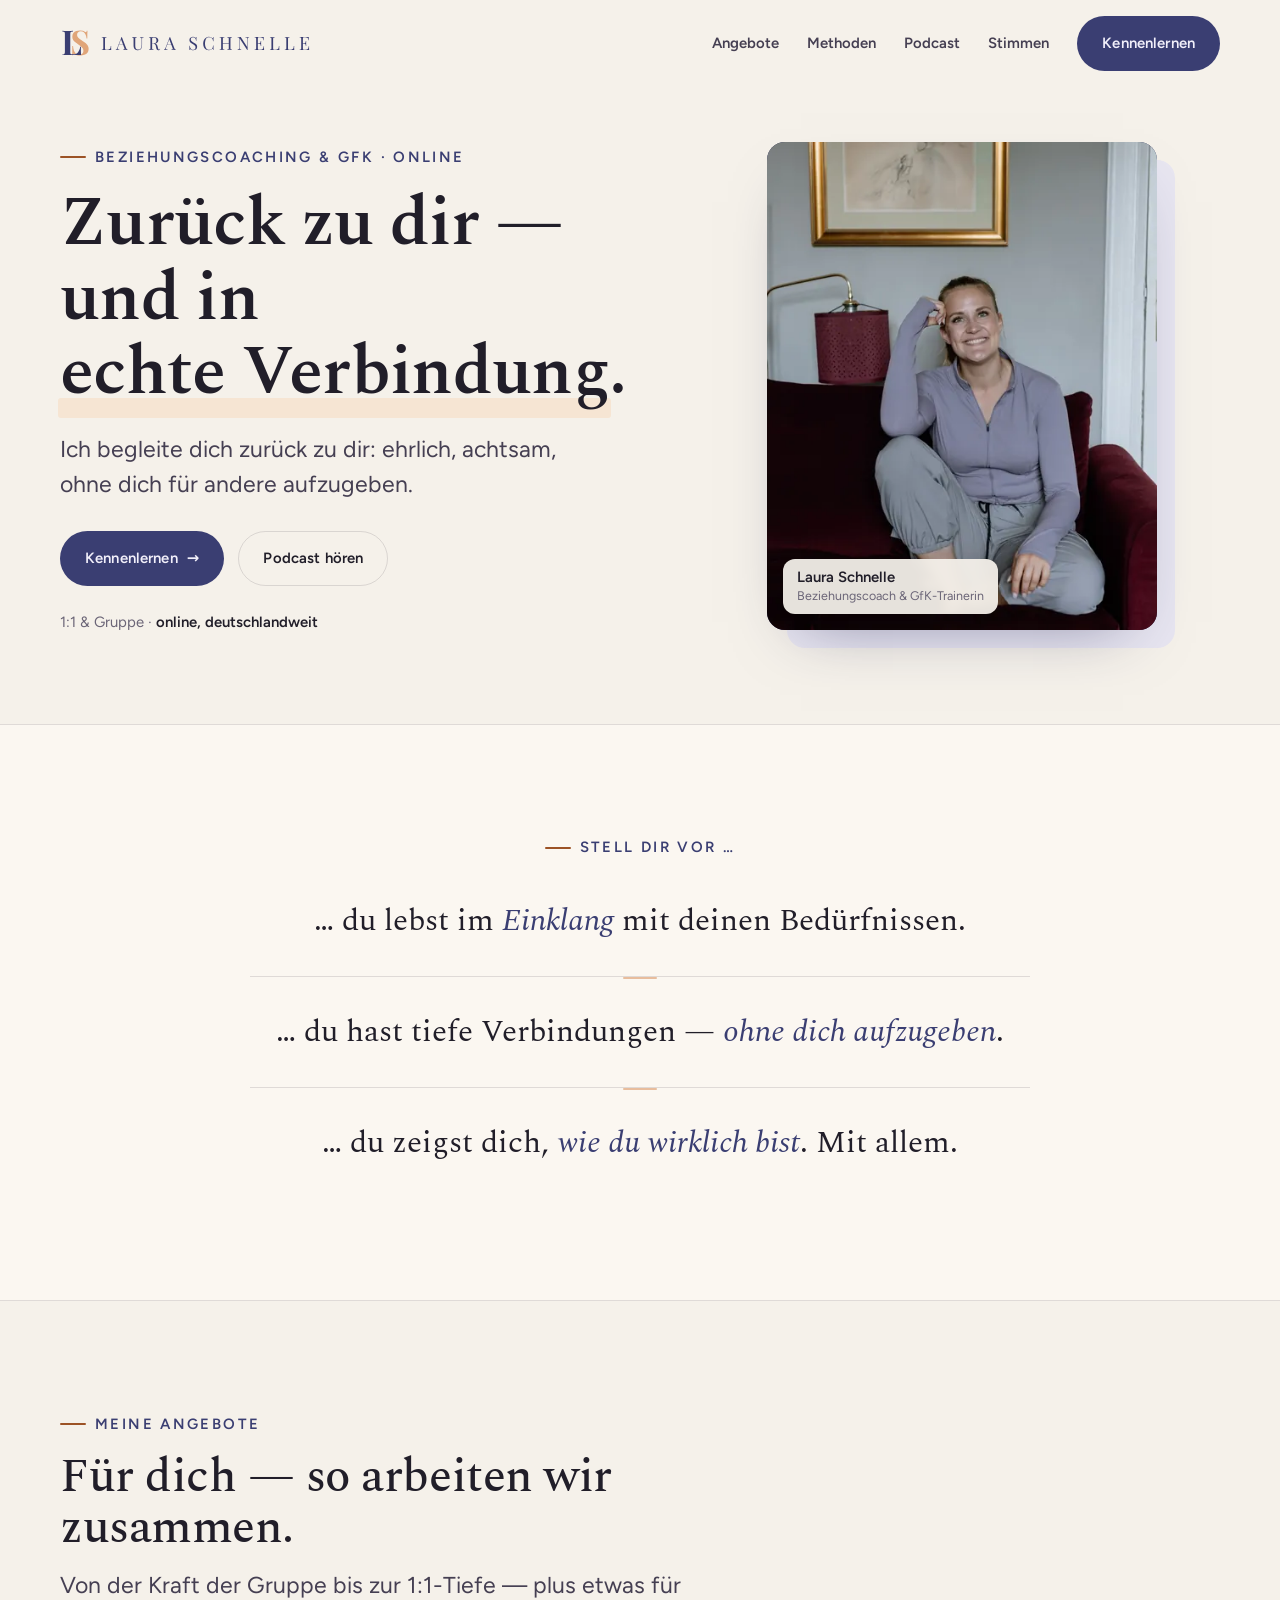
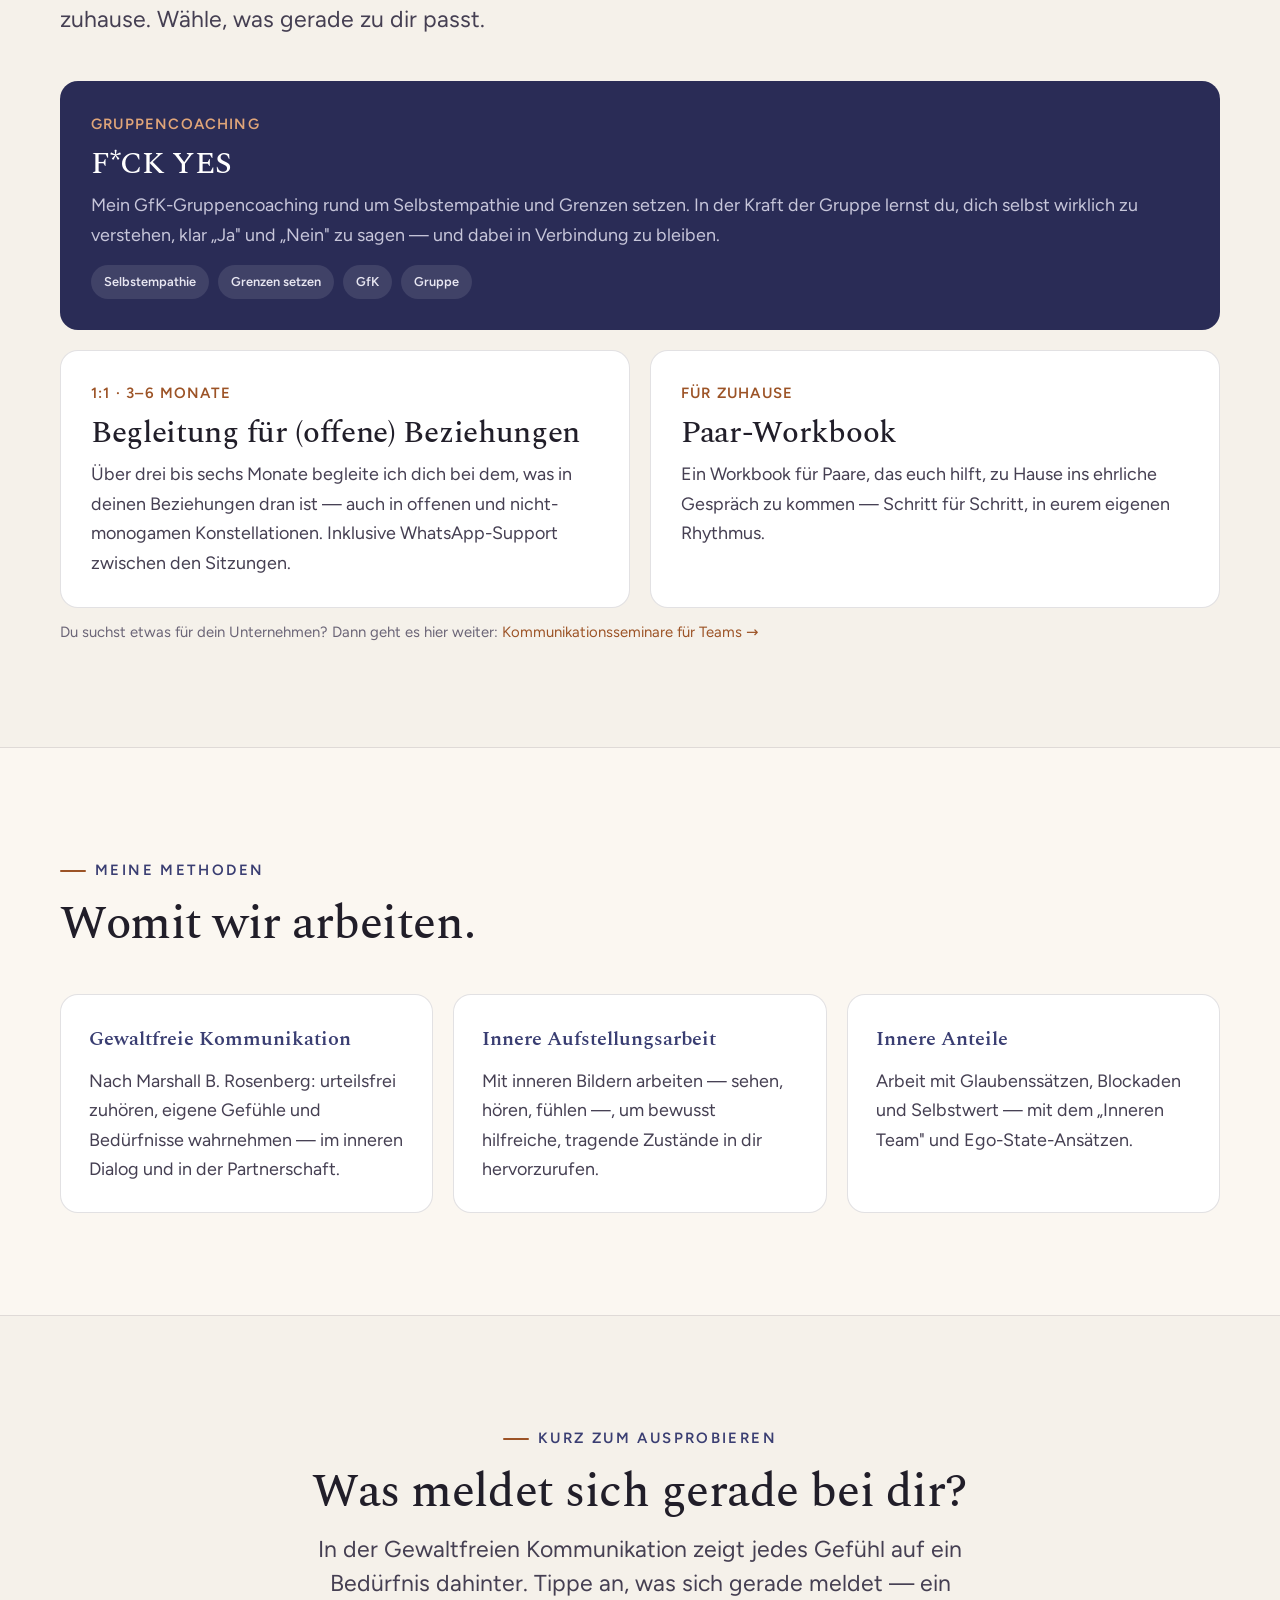
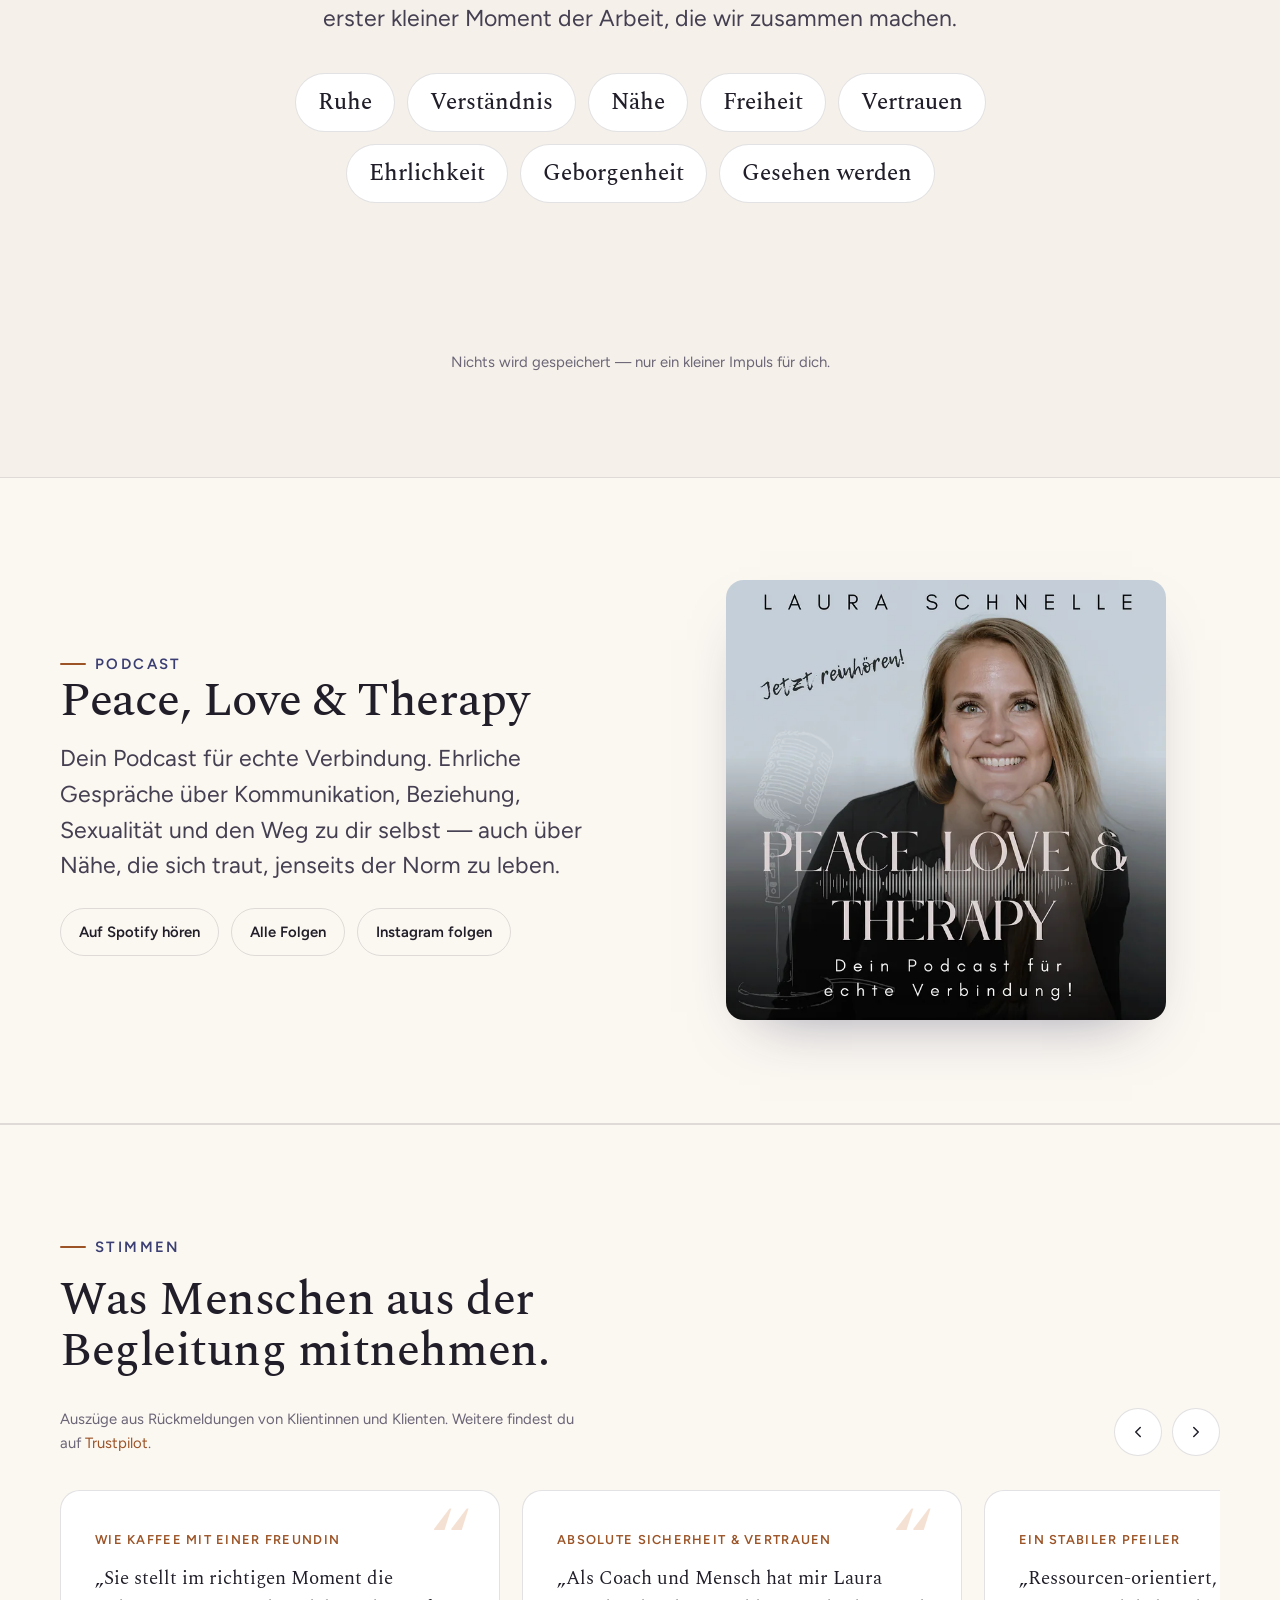
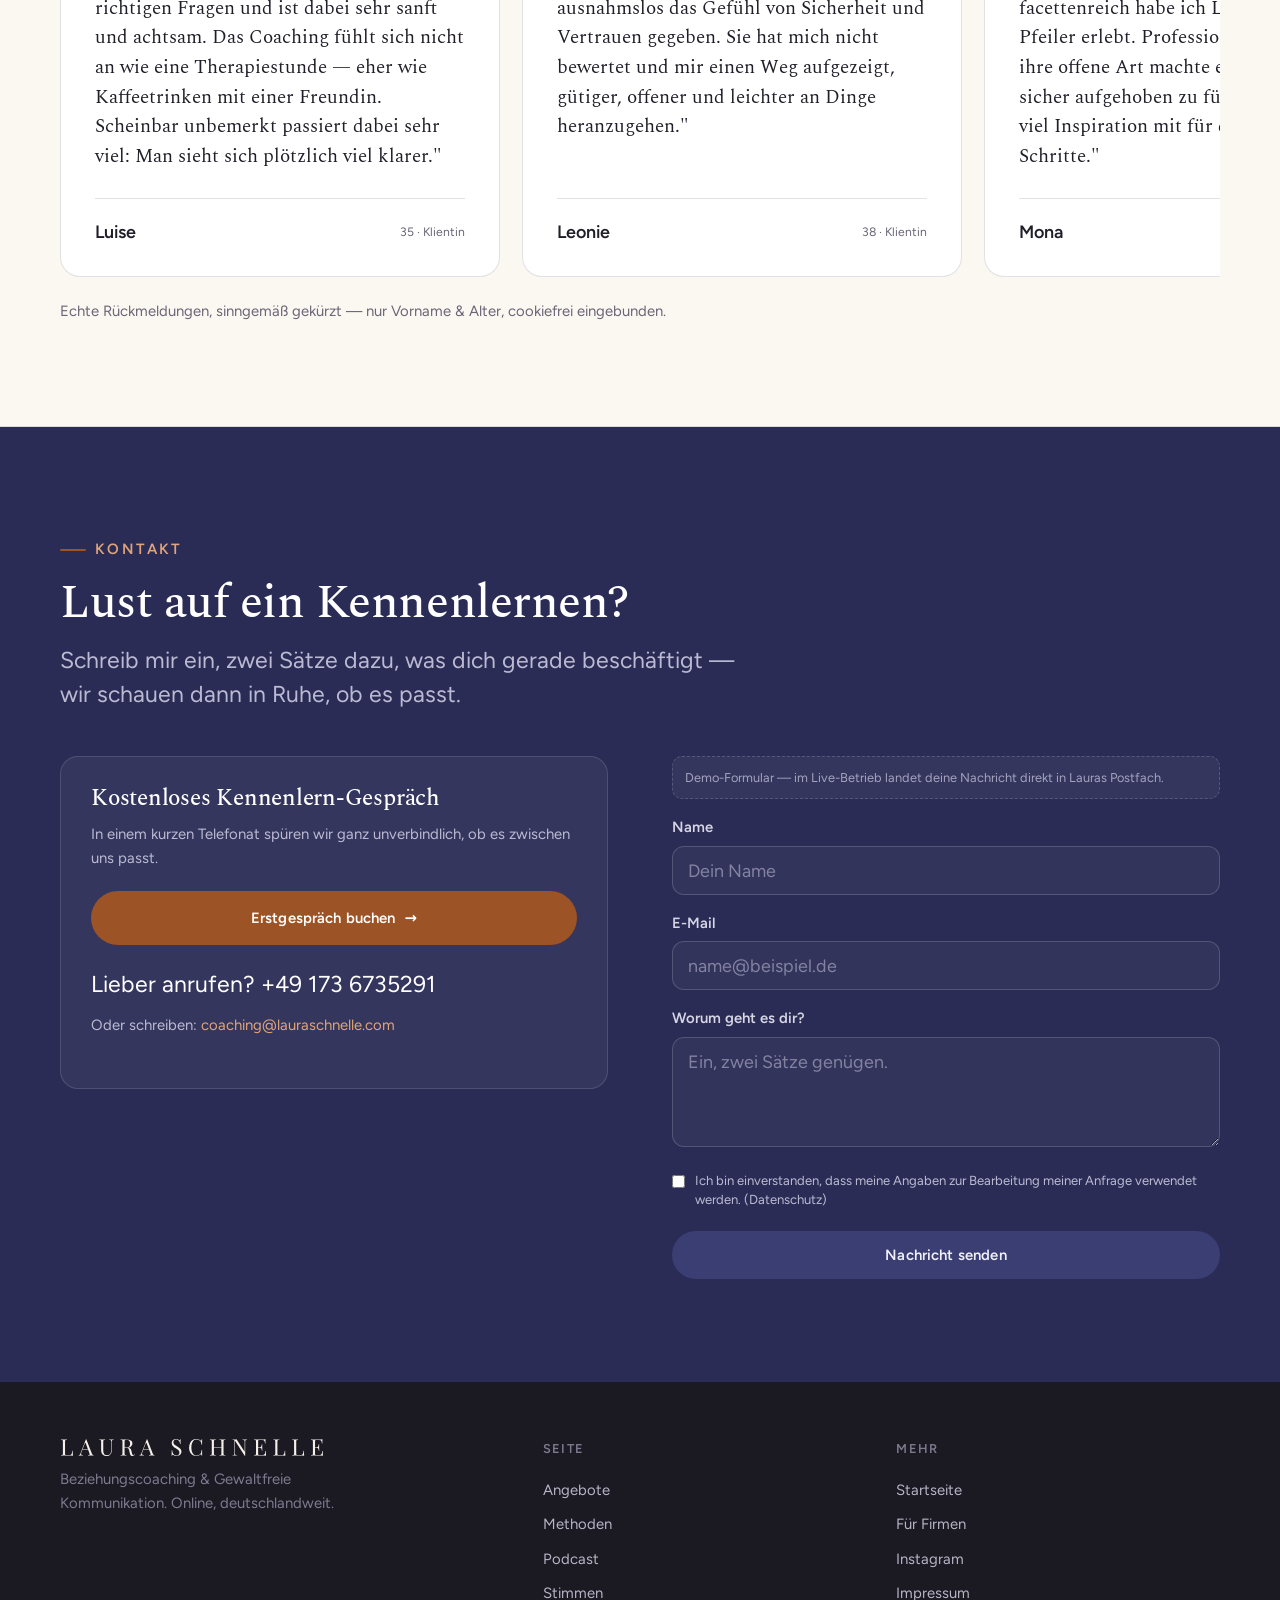
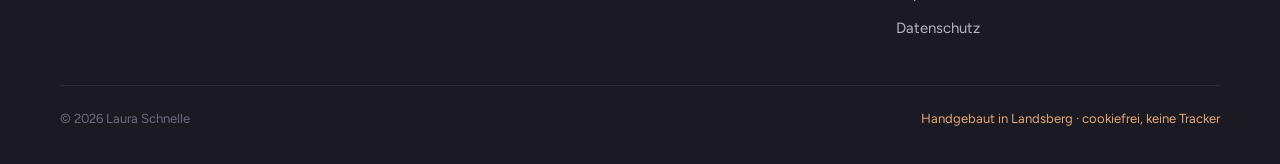
==== commit 05fcae7a: "Footer: helle Wortmarke (Porzellan) statt Text-Brand auf allen Seiten Co-Authored-By: Claude Opus 4." ====
--- a/beziehung.html
+++ b/beziehung.html
@@ -266,7 +266,7 @@
 <footer class="site-footer">
   <div class="wrap">
     <div class="foot-top">
-      <div class="foot-brand">Laura Schnelle
+      <div class="foot-brand"><img src="assets/wordmark-hell.svg" class="footword" alt="Laura Schnelle" width="264" height="19">
         <p>Beziehungscoaching &amp; Gewaltfreie Kommunikation. Online, deutschlandweit.</p>
       </div>
       <div class="foot-col">
--- a/assets/site.css
+++ b/assets/site.css
@@ -263,6 +263,7 @@
 .site-footer{background:#1B1922;color:#9A96A8;padding:56px 0 34px}
 .foot-top{display:grid;grid-template-columns:1.4fr 1fr 1fr;gap:30px}
 .foot-brand{font-family:var(--display);font-weight:600;font-size:1.35rem;color:#EDEBF3}
+.foot-brand .footword{height:19px;width:auto;display:block;margin-bottom:2px}
 .foot-brand p{font-family:var(--sans);font-weight:400;font-size:var(--step--1);color:#7E7A90;margin-top:10px;max-width:34ch}
 .foot-col h4{font-family:var(--sans);font-weight:600;font-size:.8rem;letter-spacing:.1em;text-transform:uppercase;color:#7E7A90;margin-bottom:14px}
 .foot-col a{display:block;font-size:var(--step--1);color:#B7B4C6;padding:5px 0}
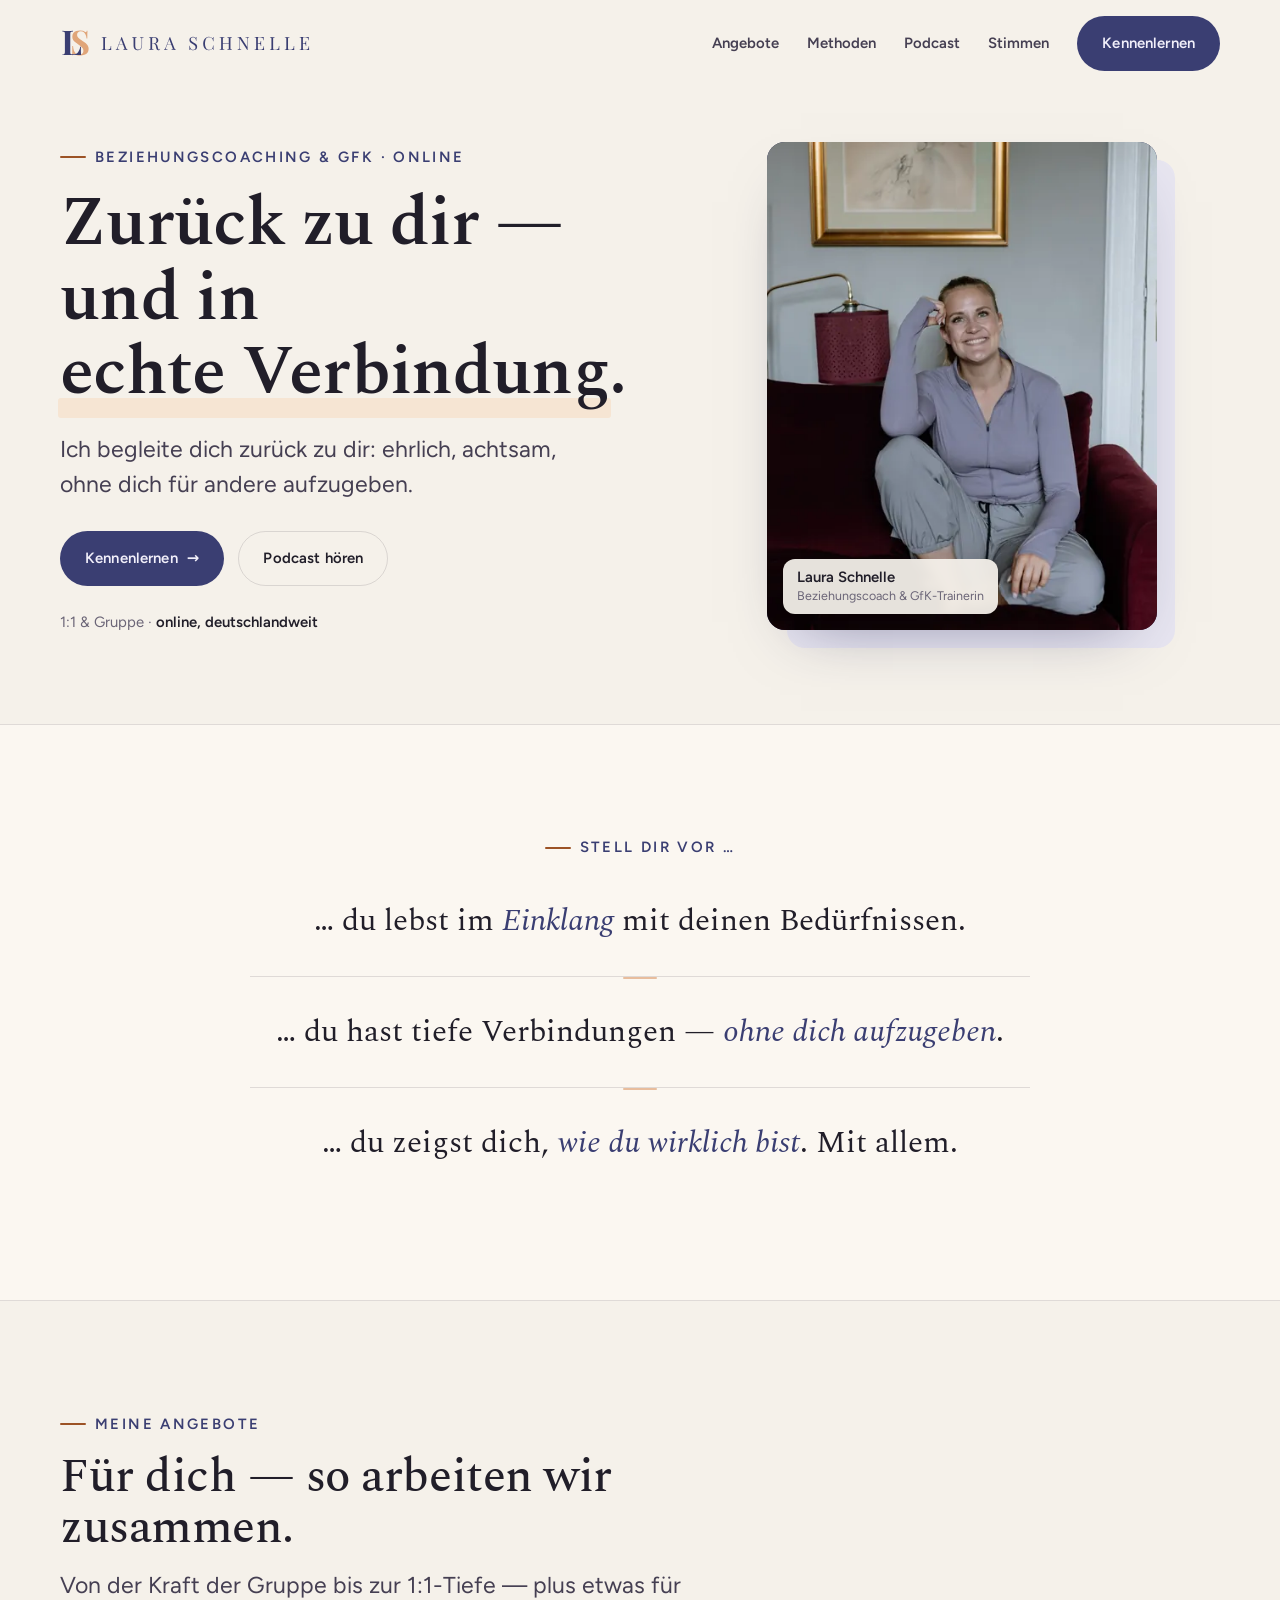
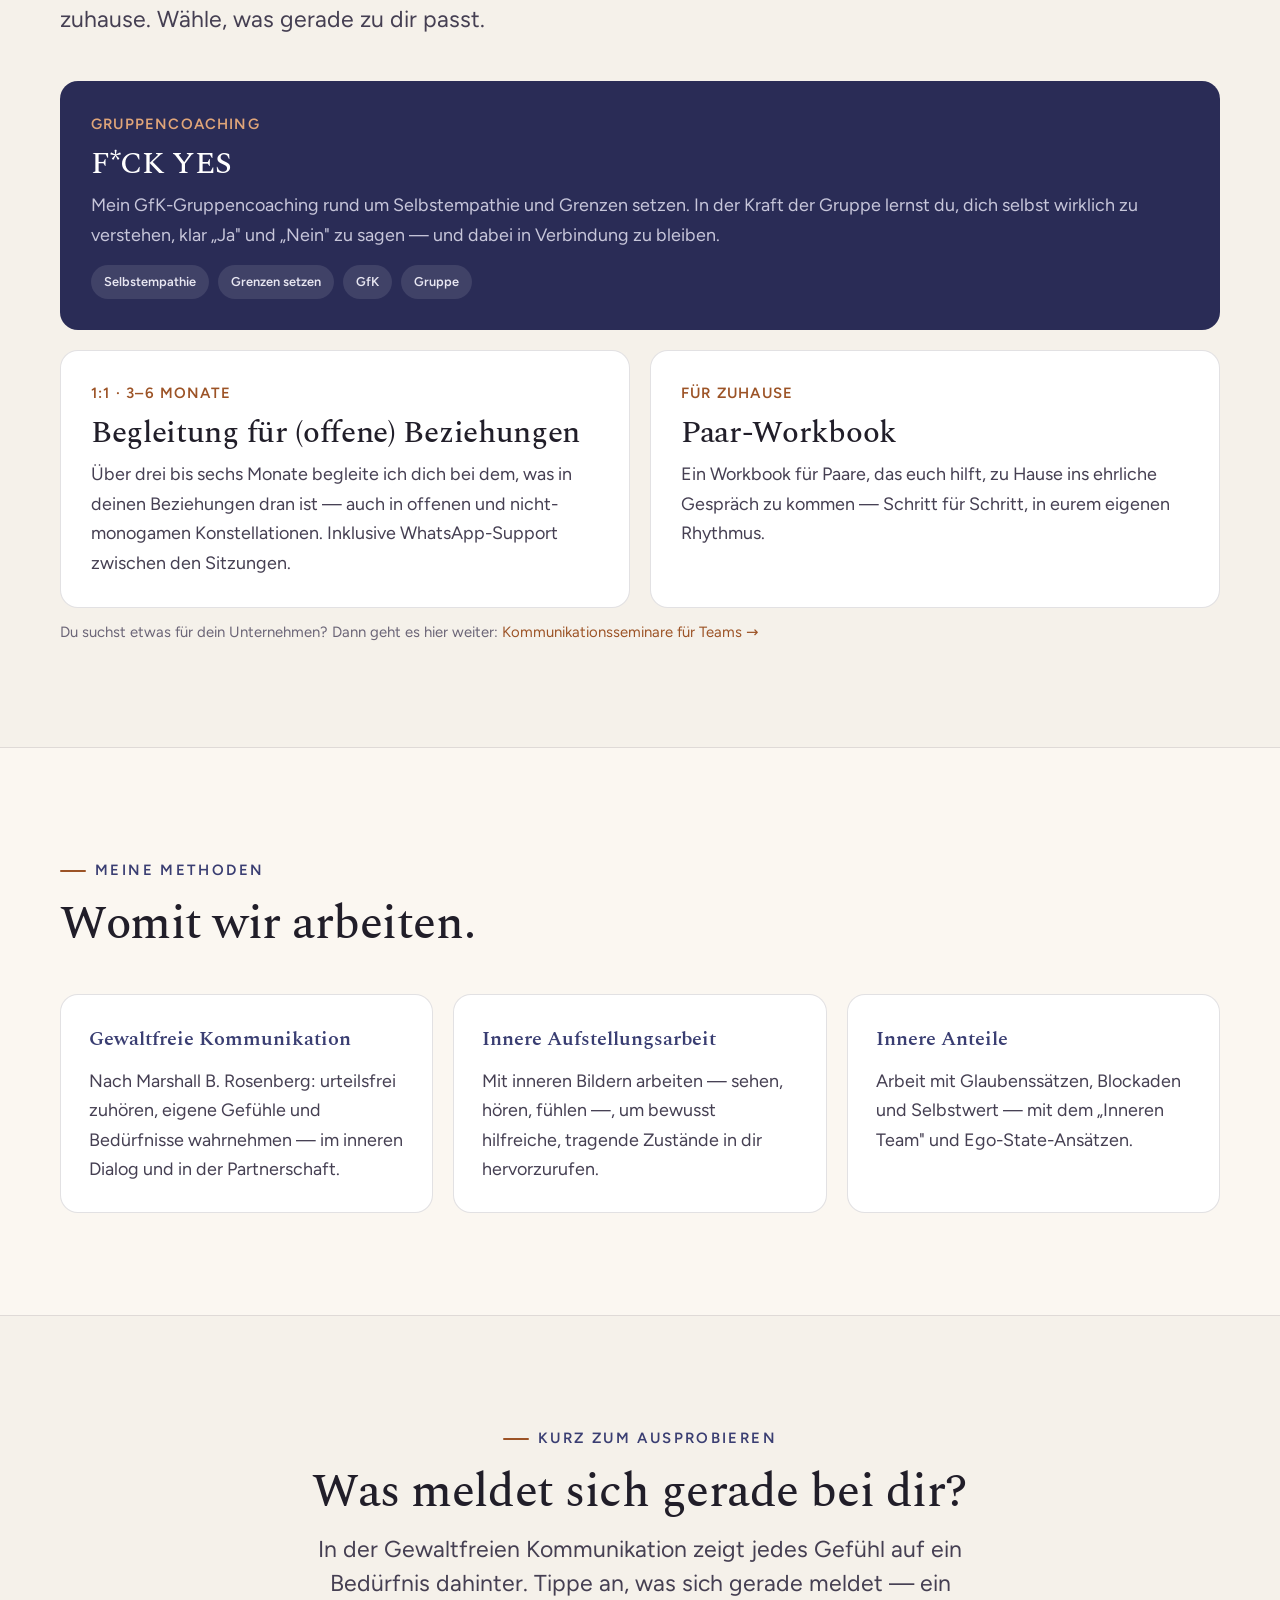
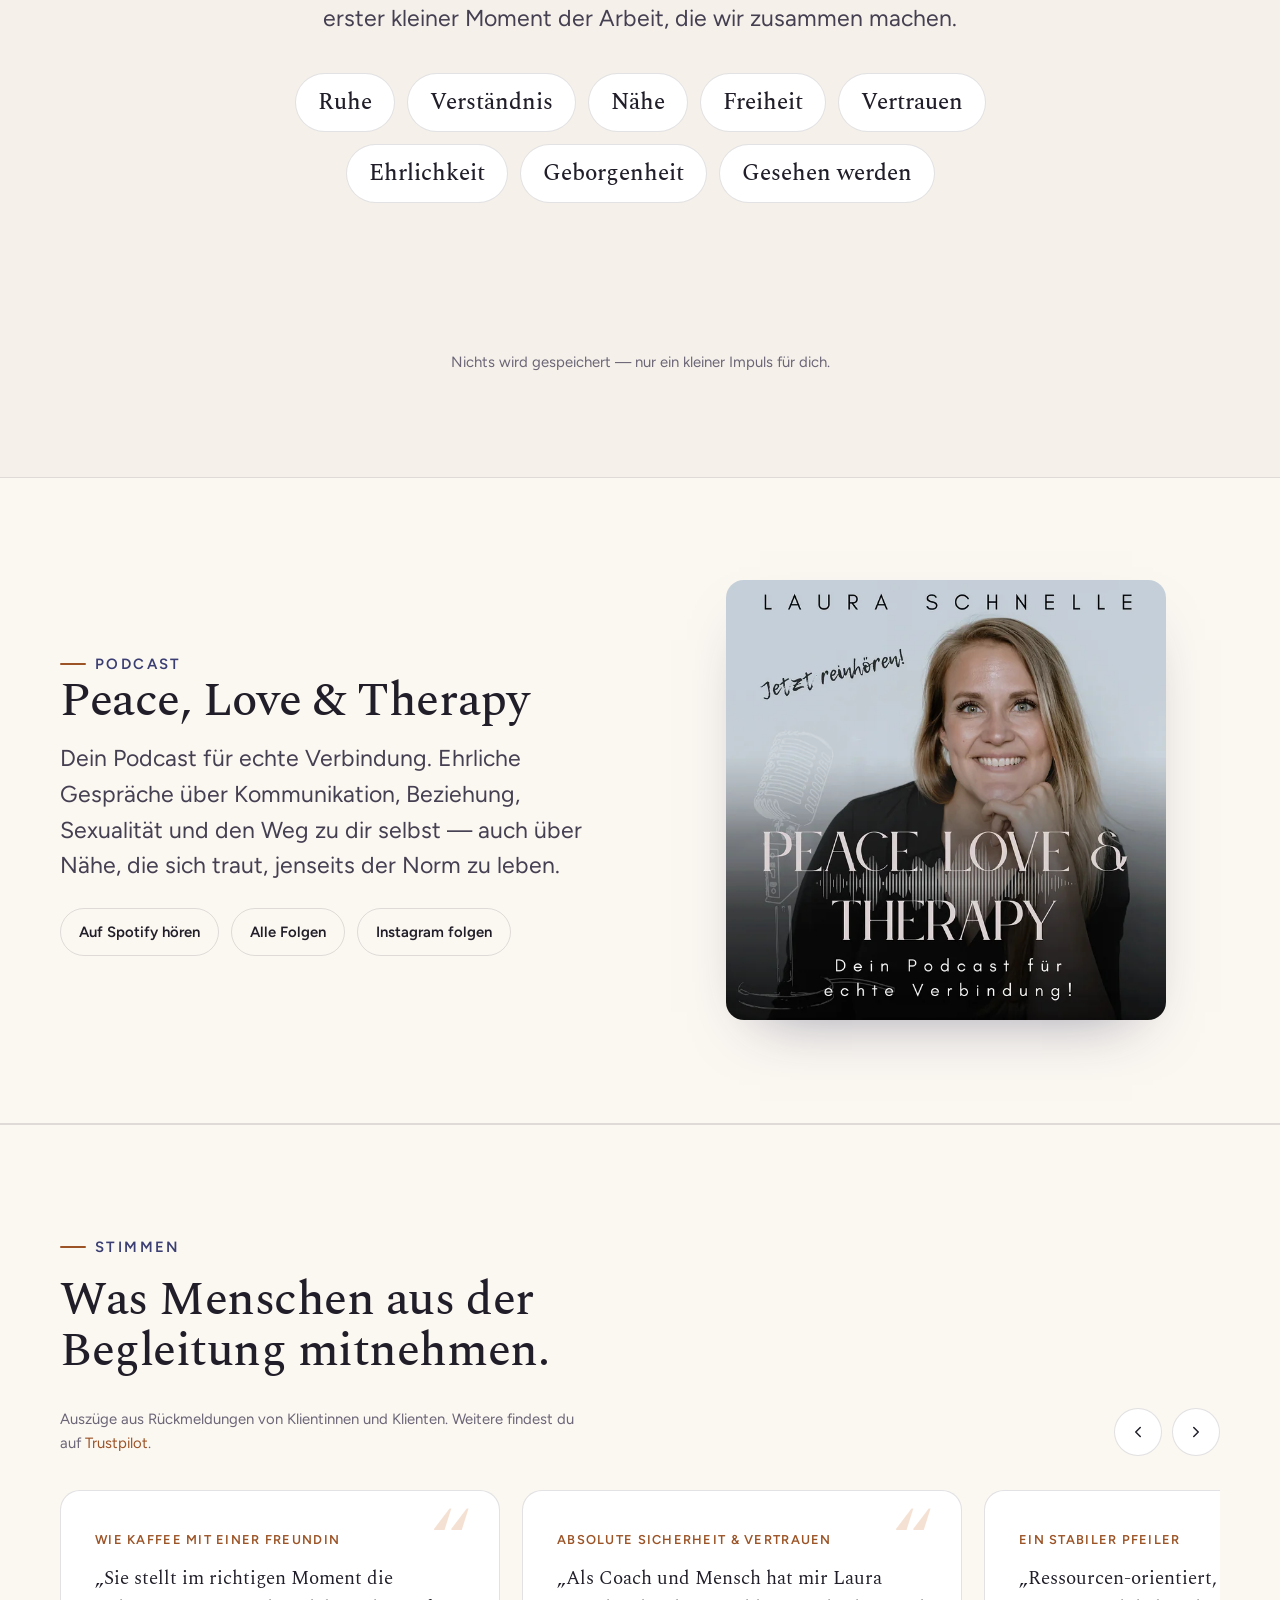
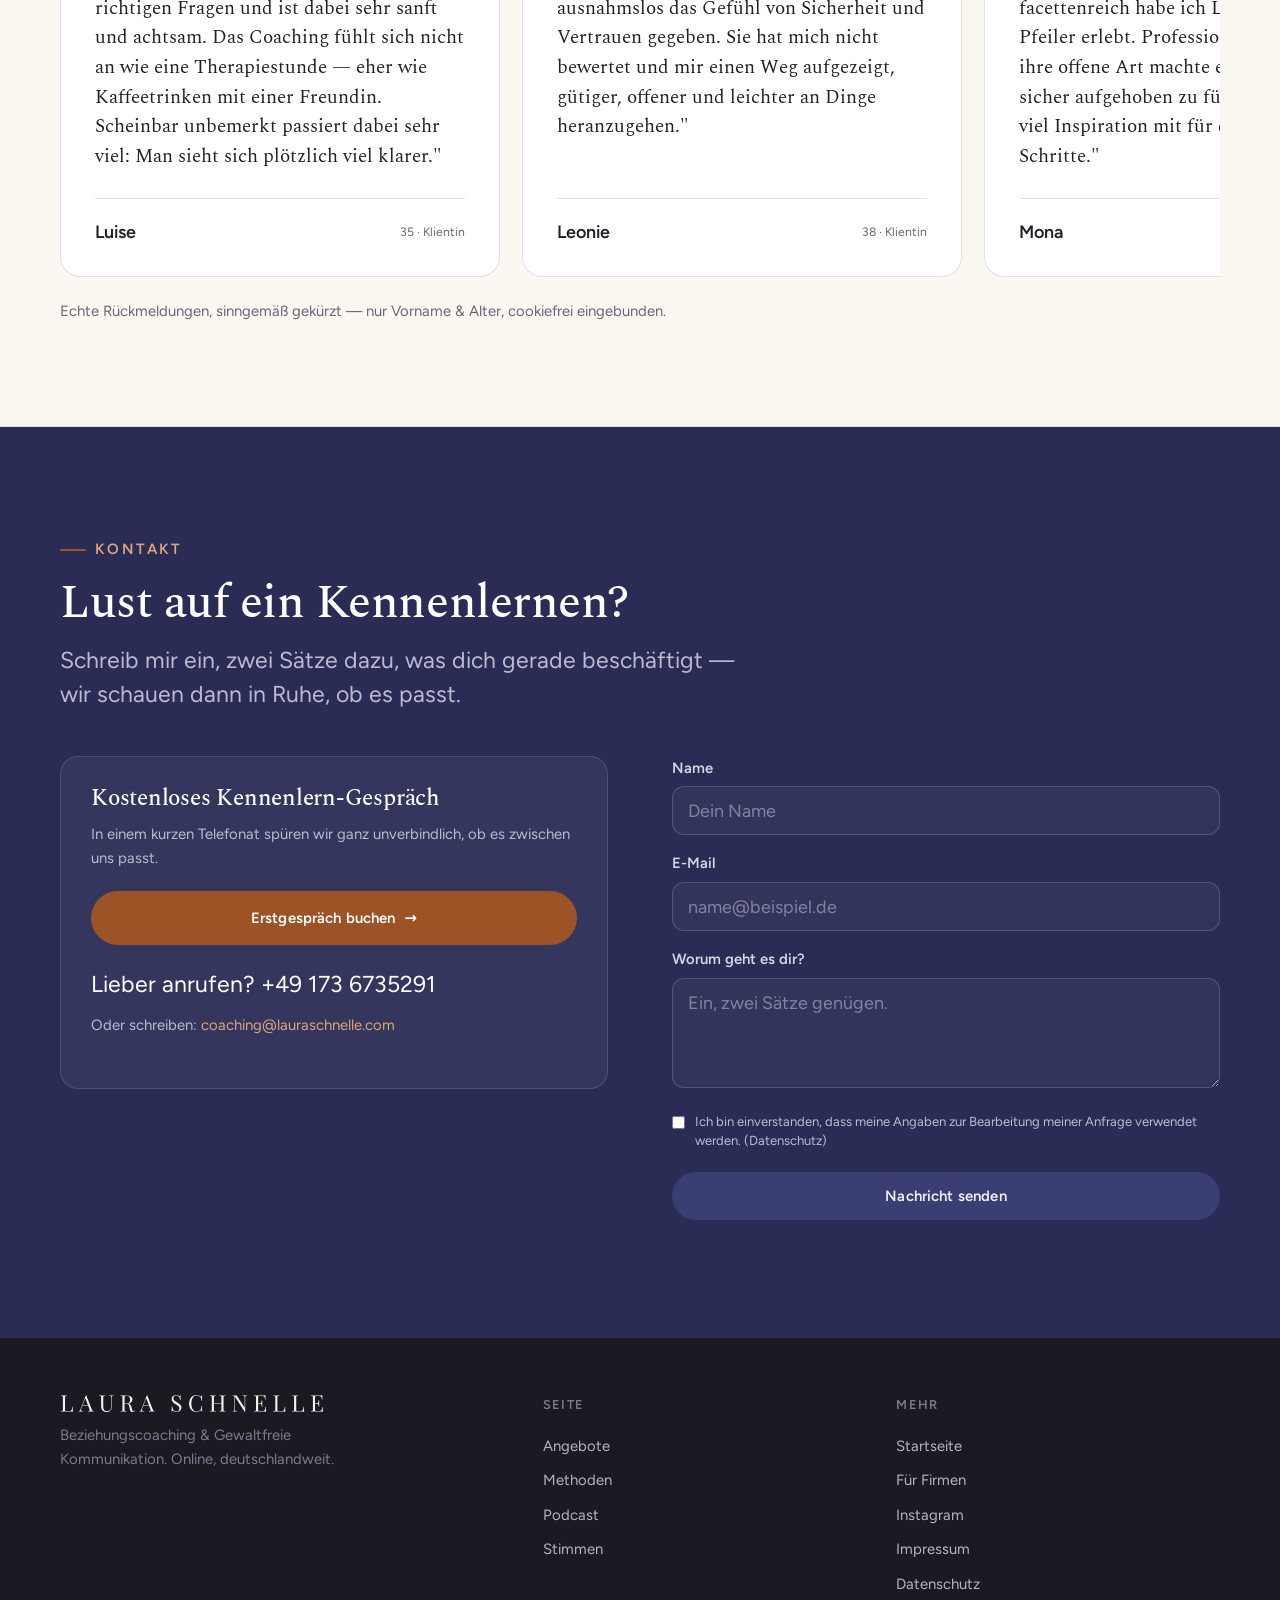
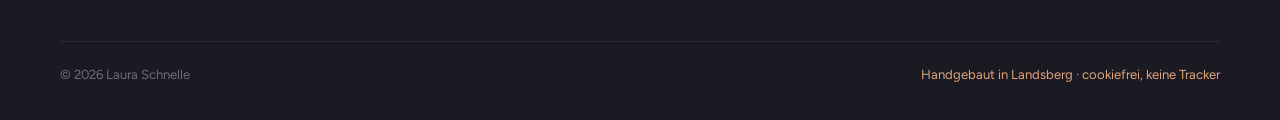
==== commit a1d016dc: "Go-Live-Vorbereitung: Kontaktformular scharf, Impressum nach Lauras Angaben - Formulare (beziehung/b" ====
--- a/beziehung.html
+++ b/beziehung.html
@@ -243,20 +243,20 @@
         <p style="color:#fff;font-size:var(--step-1);margin:0 0 6px">Lieber anrufen? <a href="tel:+491736735291">+49&nbsp;173&nbsp;6735291</a></p>
         <p class="altc">Oder schreiben: <a href="mailto:coaching@lauraschnelle.com">coaching@lauraschnelle.com</a></p>
       </div>
-      <form class="reveal" onsubmit="event.preventDefault();this.querySelector('.demo-ok').style.display='block';">
-        <div class="demo-note">Demo-Formular — im Live-Betrieb landet deine Nachricht direkt in Lauras Postfach.</div>
+      <form id="cf" class="reveal">
         <label for="name">Name</label>
         <input id="name" name="name" placeholder="Dein Name" required>
-        <label for="mail">E-Mail</label>
-        <input id="mail" name="mail" type="email" placeholder="name@beispiel.de" required>
+        <label for="email">E-Mail</label>
+        <input id="email" name="email" type="email" placeholder="name@beispiel.de" required>
         <label for="msg">Worum geht es dir?</label>
         <textarea id="msg" name="msg" placeholder="Ein, zwei Sätze genügen."></textarea>
+        <div class="hp" aria-hidden="true"><label for="_honey">Bitte leer lassen</label><input id="_honey" name="_honey" tabindex="-1" autocomplete="off"></div>
         <div class="consent">
           <input id="ok" type="checkbox" required>
-          <label for="ok">Ich bin einverstanden, dass meine Angaben zur Bearbeitung meiner Anfrage verwendet werden. (Datenschutz)</label>
+          <label for="ok">Ich bin einverstanden, dass meine Angaben zur Bearbeitung meiner Anfrage verwendet werden. (<a href="datenschutz.html">Datenschutz</a>)</label>
         </div>
         <button type="submit" class="btn btn-primary" style="width:100%;justify-content:center">Nachricht senden</button>
-        <p class="demo-ok" style="display:none;color:var(--apricot);margin-top:14px;font-size:var(--step--1)">Danke — im Live-Betrieb wäre deine Nachricht jetzt unterwegs. Bis wir sprechen: einmal tief durchatmen.</p>
+        <p id="cfmsg" class="form-msg" role="status" aria-live="polite"></p>
       </form>
     </div>
   </div>
--- a/assets/site.css
+++ b/assets/site.css
@@ -203,6 +203,11 @@
 form textarea{min-height:110px;resize:vertical}
 form input::placeholder,form textarea::placeholder{color:#8482A0}
 .demo-note{font-size:.8rem;color:#A5A2BE;background:rgba(255,255,255,.05);border:1px dashed rgba(255,255,255,.17);border-radius:10px;padding:10px 12px;margin-bottom:16px}
+/* Honeypot — für Menschen unsichtbar, für Bots ein Köder. Nicht display:none (manche Bots ignorieren das). */
+.hp{position:absolute;left:-9999px;width:1px;height:1px;overflow:hidden}
+.form-msg{margin:14px 0 0;font-size:var(--step--1);line-height:1.5;min-height:1px}
+.form-msg.ok{color:var(--apricot)}
+.form-msg.err{color:#FFB4A8}
 .consent{display:flex;gap:10px;align-items:flex-start;margin-bottom:16px}
 .consent input{width:auto;margin:4px 0 0}
 .consent label{font-weight:400;color:#BCBAD2;font-size:.82rem;line-height:1.45}
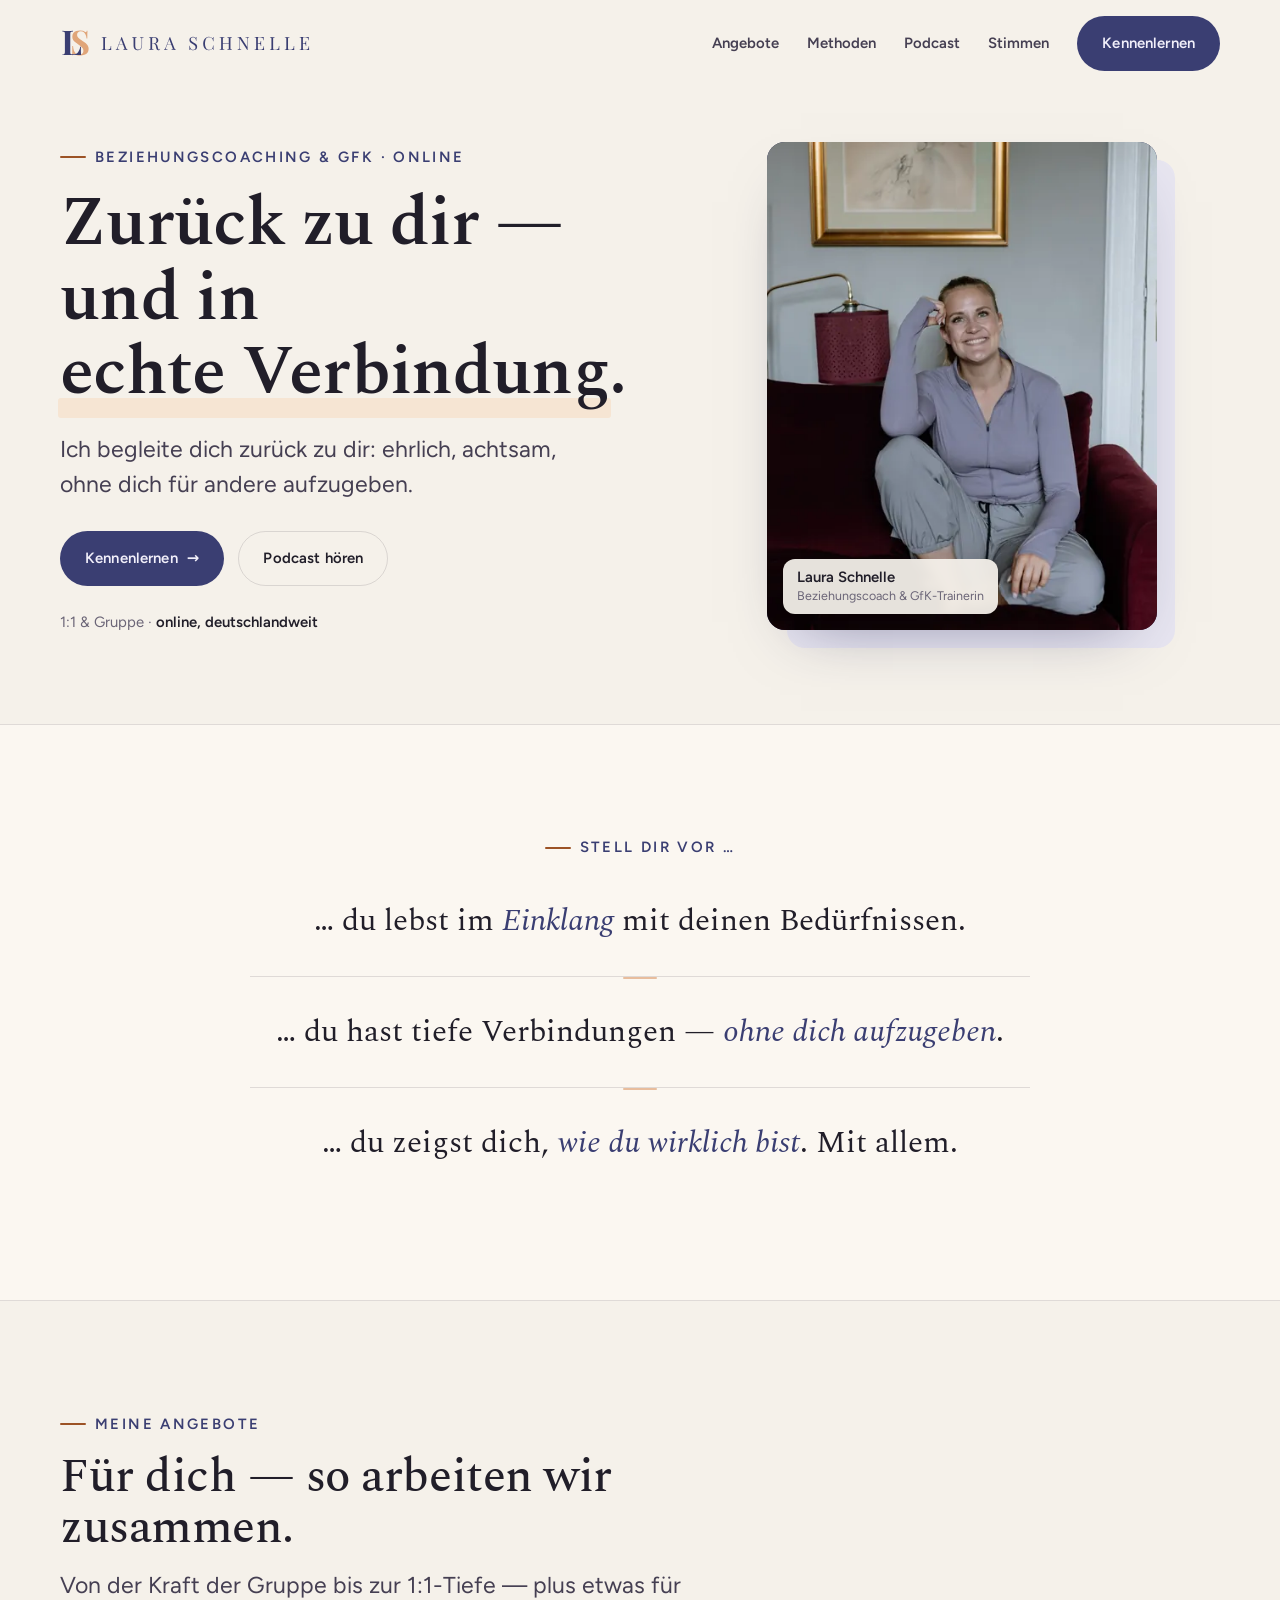
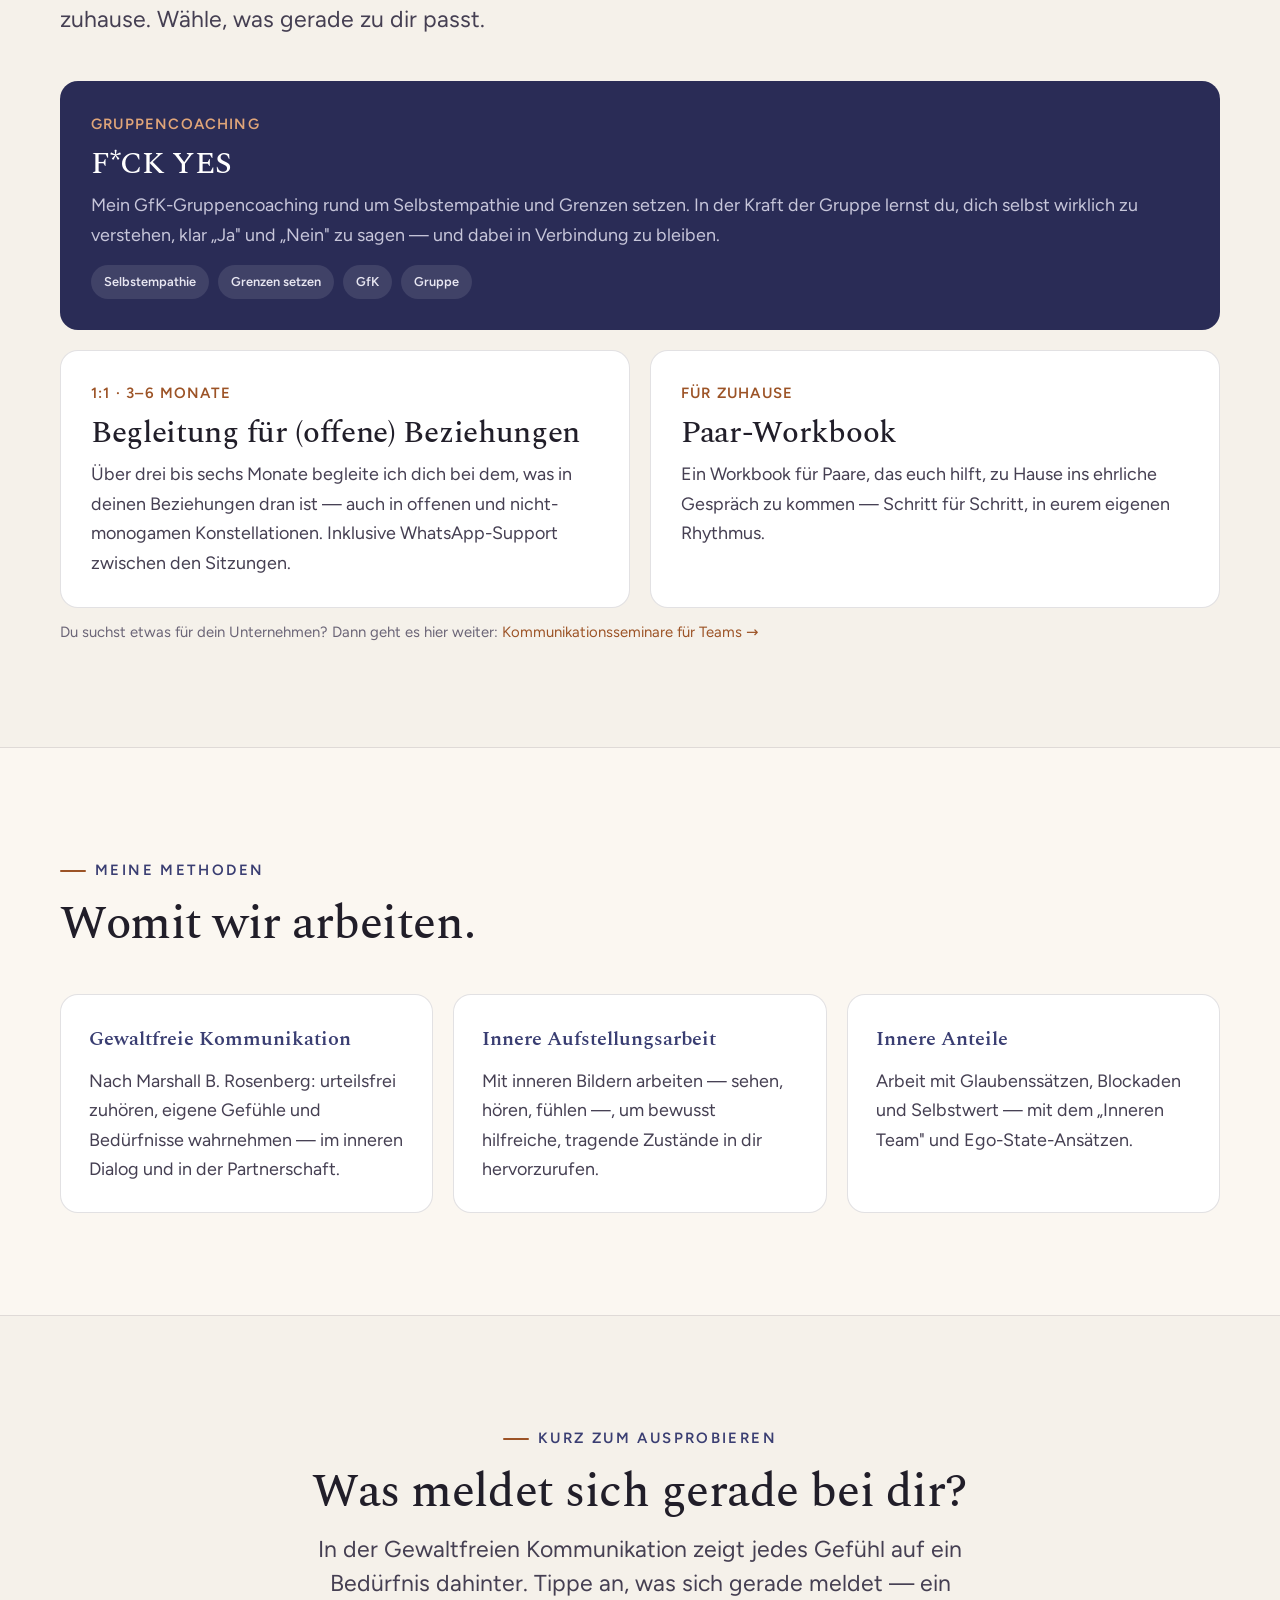
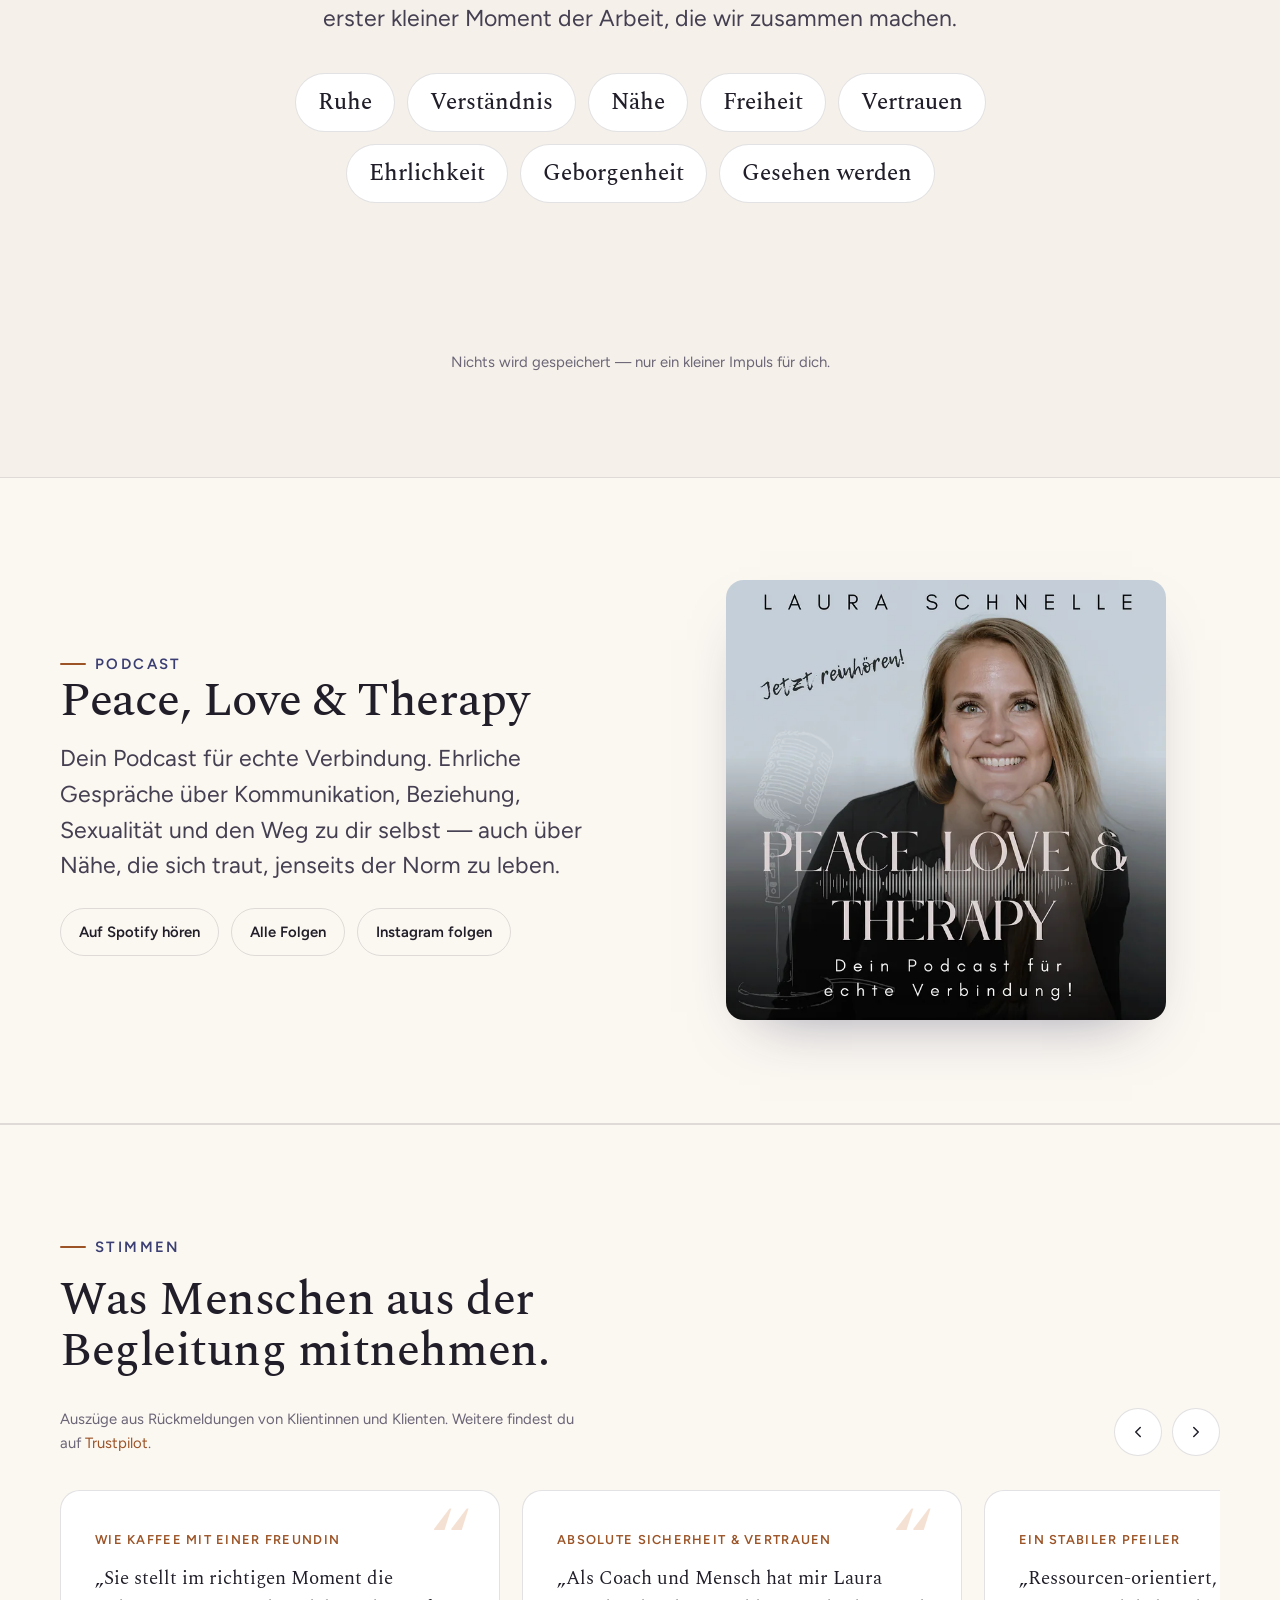
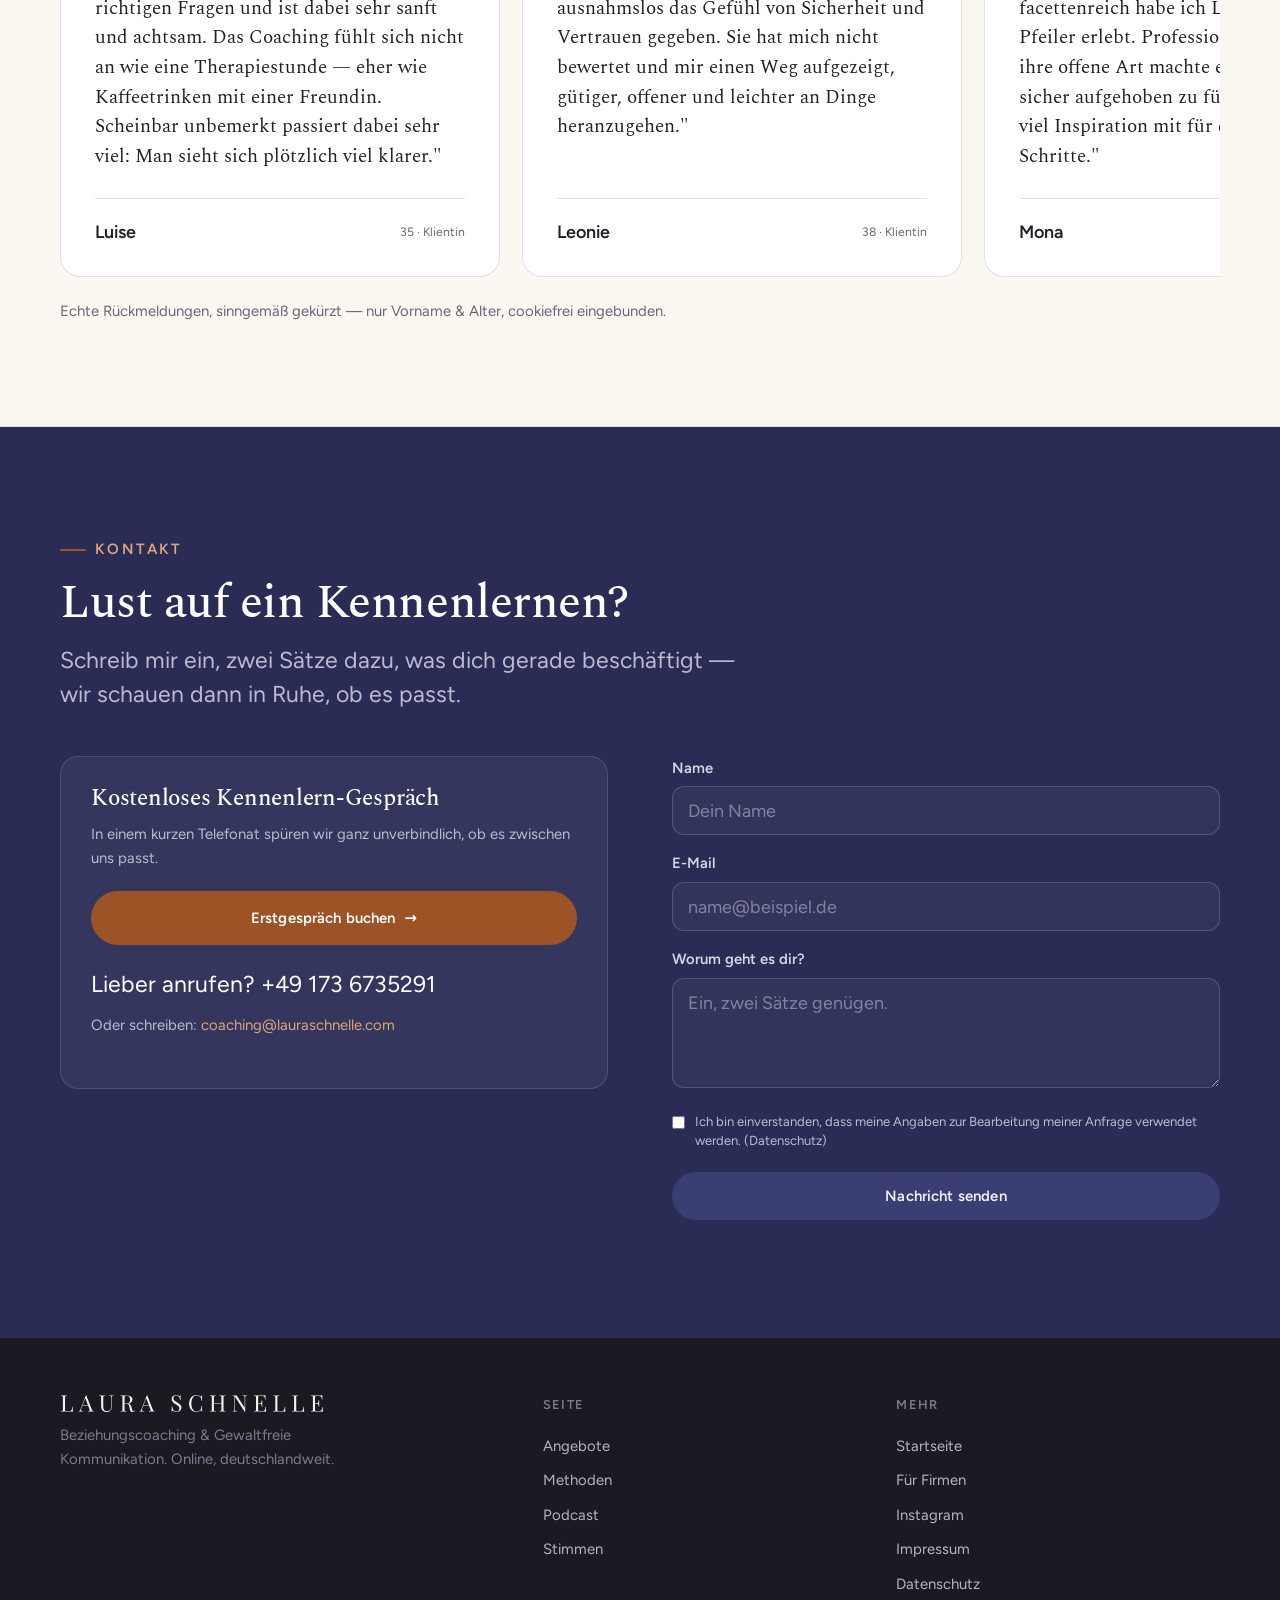
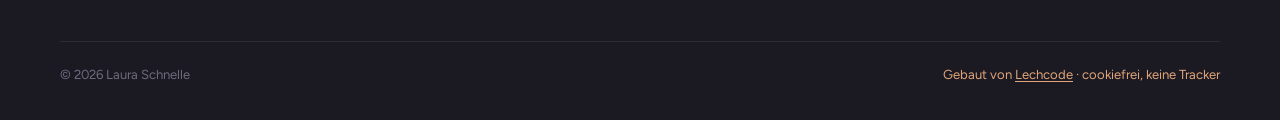
==== commit 014d782e: "Footer-Credit auf lechcode.de verlinkt, Vorschau-Reste raus - Footer aller Seiten: "Gebaut von Lechc" ====
--- a/beziehung.html
+++ b/beziehung.html
@@ -4,16 +4,15 @@
 <meta charset="utf-8">
 <meta name="viewport" content="width=device-width, initial-scale=1">
 <script>document.documentElement.classList.add('js')</script>
-<!-- ENTFERNEN sobald Impressum+Datenschutz live & freigegeben -->
-<meta name="robots" content="noindex, nofollow">
 <title>Beziehungscoaching & Selbstliebe | Laura Schnelle</title>
 <meta name="description" content="1:1-Begleitung und GFK-Gruppencoaching mit Gewaltfreier Kommunikation: zurück zu dir, in echte Verbindung und ehrliche Beziehungen — auch in offenen Konstellationen. Plus der Podcast „Peace, Love & Therapy". Online, deutschlandweit.">
+<link rel="canonical" href="https://lauraschnelle.com/beziehung.html">
 <meta property="og:title" content="Zurück zu dir — und in echte Verbindung | Laura Schnelle">
 <meta property="og:description" content="Beziehungscoaching & Selbstliebe mit Gewaltfreier Kommunikation. 1:1 & GFK-Gruppencoaching, online. Podcast „Peace, Love & Therapy".">
 <meta property="og:type" content="website">
 <meta property="og:locale" content="de_DE">
-<meta property="og:url" content="https://lechcode.github.io/laura-schnelle-vorschau/beziehung.html">
-<meta property="og:image" content="https://lechcode.github.io/laura-schnelle-vorschau/assets/og-beziehung.jpg">
+<meta property="og:url" content="https://lauraschnelle.com/beziehung.html">
+<meta property="og:image" content="https://lauraschnelle.com/assets/og-beziehung.jpg">
 <meta property="og:image:width" content="1200">
 <meta property="og:image:height" content="630">
 <meta name="theme-color" content="#F5F1EA">
@@ -287,7 +286,7 @@
     </div>
     <div class="foot-bot">
       <span>© 2026 Laura Schnelle</span>
-      <span class="made">Handgebaut in Landsberg · cookiefrei, keine Tracker</span>
+      <span class="made">Gebaut von <a href="https://lechcode.de" target="_blank" rel="noopener">Lechcode</a> · cookiefrei, keine Tracker</span>
     </div>
   </div>
 </footer>
--- a/assets/site.css
+++ b/assets/site.css
@@ -275,6 +275,8 @@
 .foot-col a:hover{color:#fff}
 .foot-bot{margin-top:40px;padding-top:22px;border-top:1px solid rgba(255,255,255,.08);display:flex;justify-content:space-between;flex-wrap:wrap;gap:12px;font-size:.82rem;color:#6E6A7E}
 .foot-bot .made{color:var(--apricot)}
+.foot-bot .made a{color:inherit;text-decoration:underline;text-underline-offset:2px;text-decoration-thickness:from-font}
+.foot-bot .made a:hover{text-decoration-thickness:2px}
 
 .js .reveal{opacity:0;transform:translateY(22px);transition:opacity .7s var(--ease), transform .7s var(--ease)}
 .js .reveal.in{opacity:1;transform:none}
